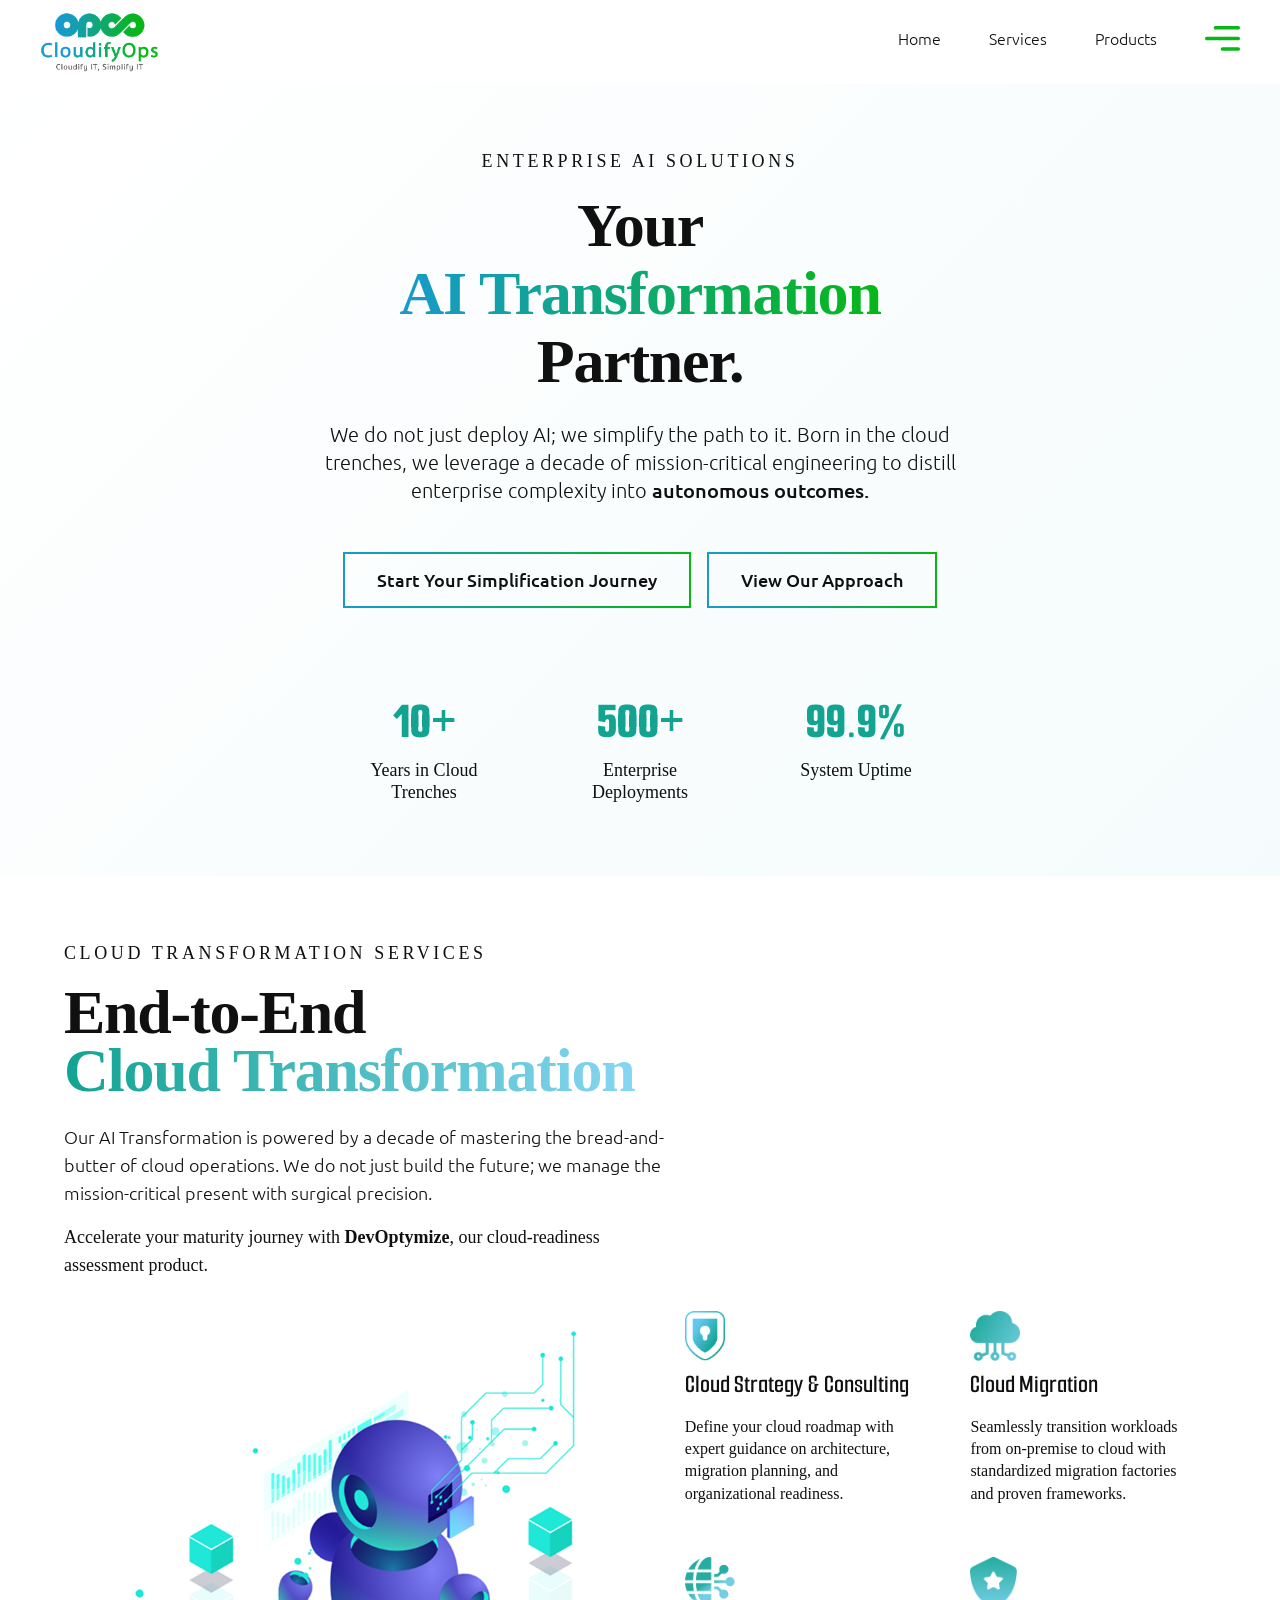
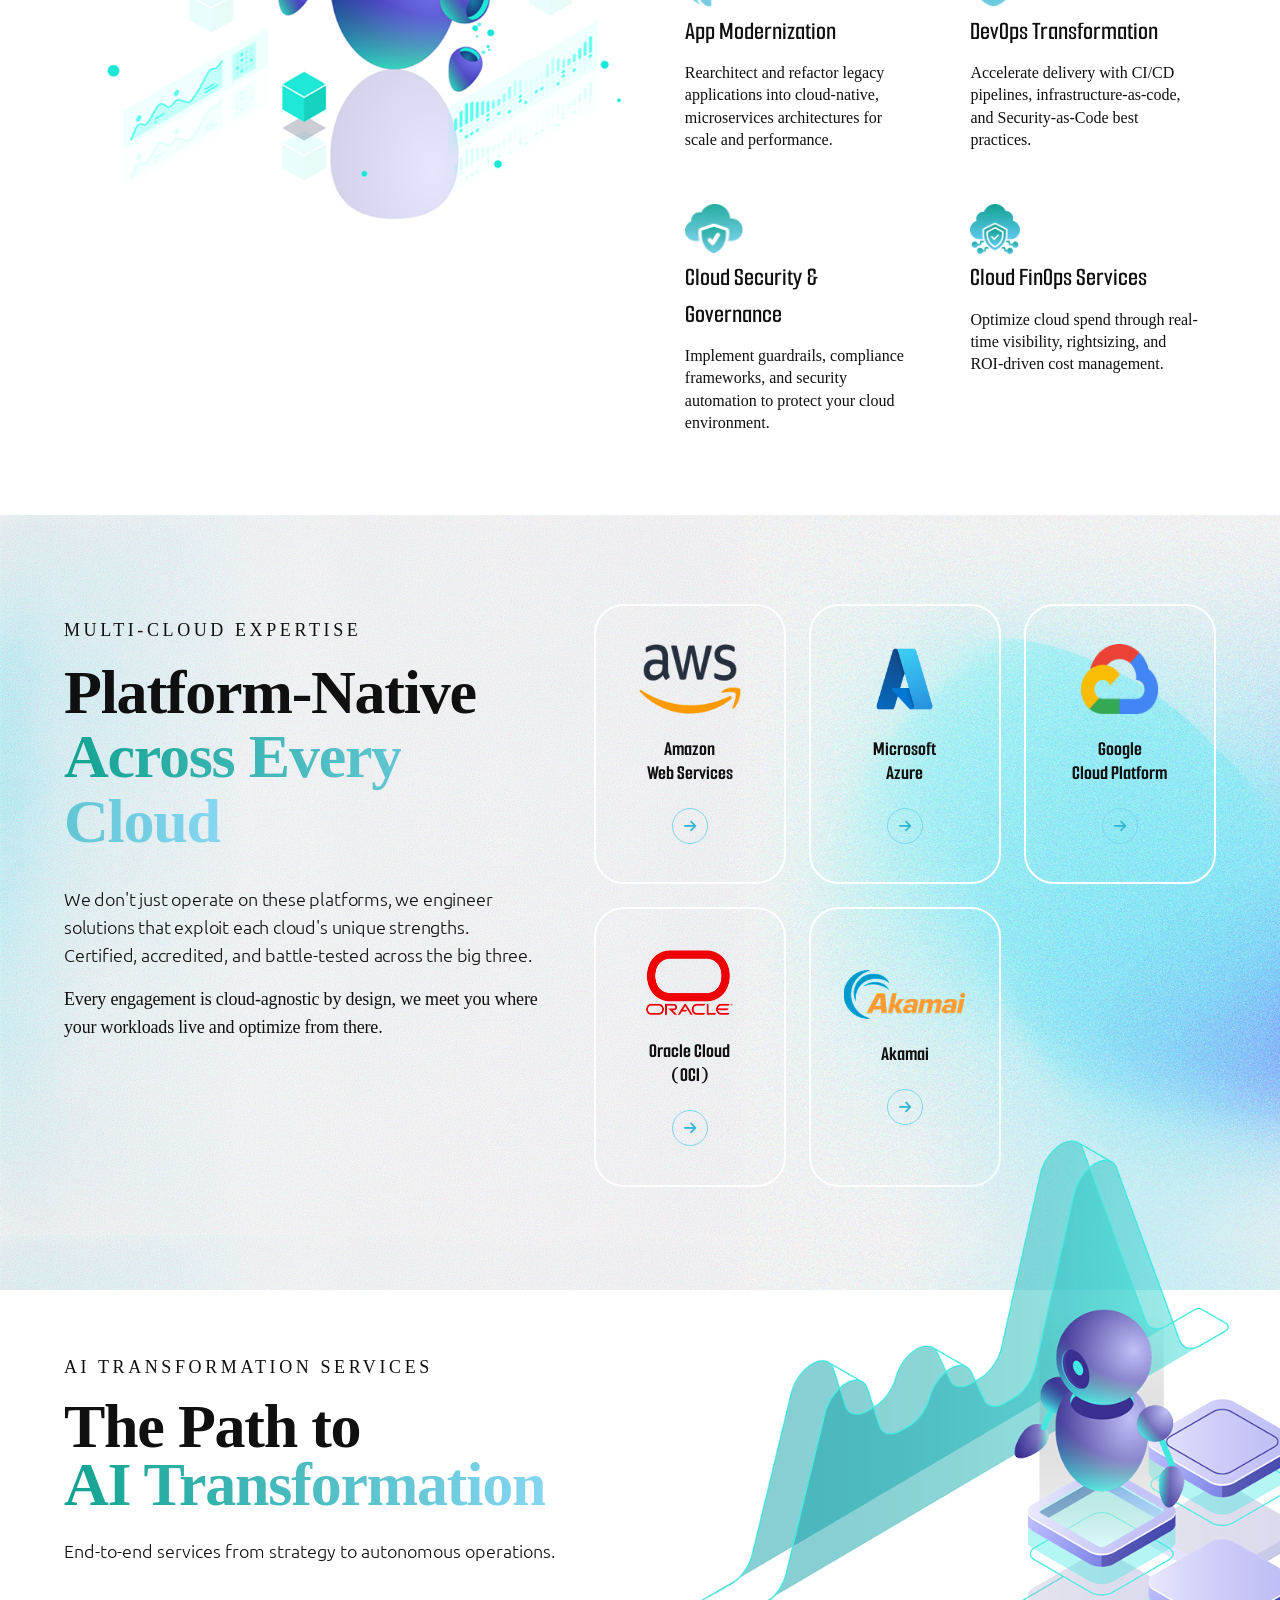
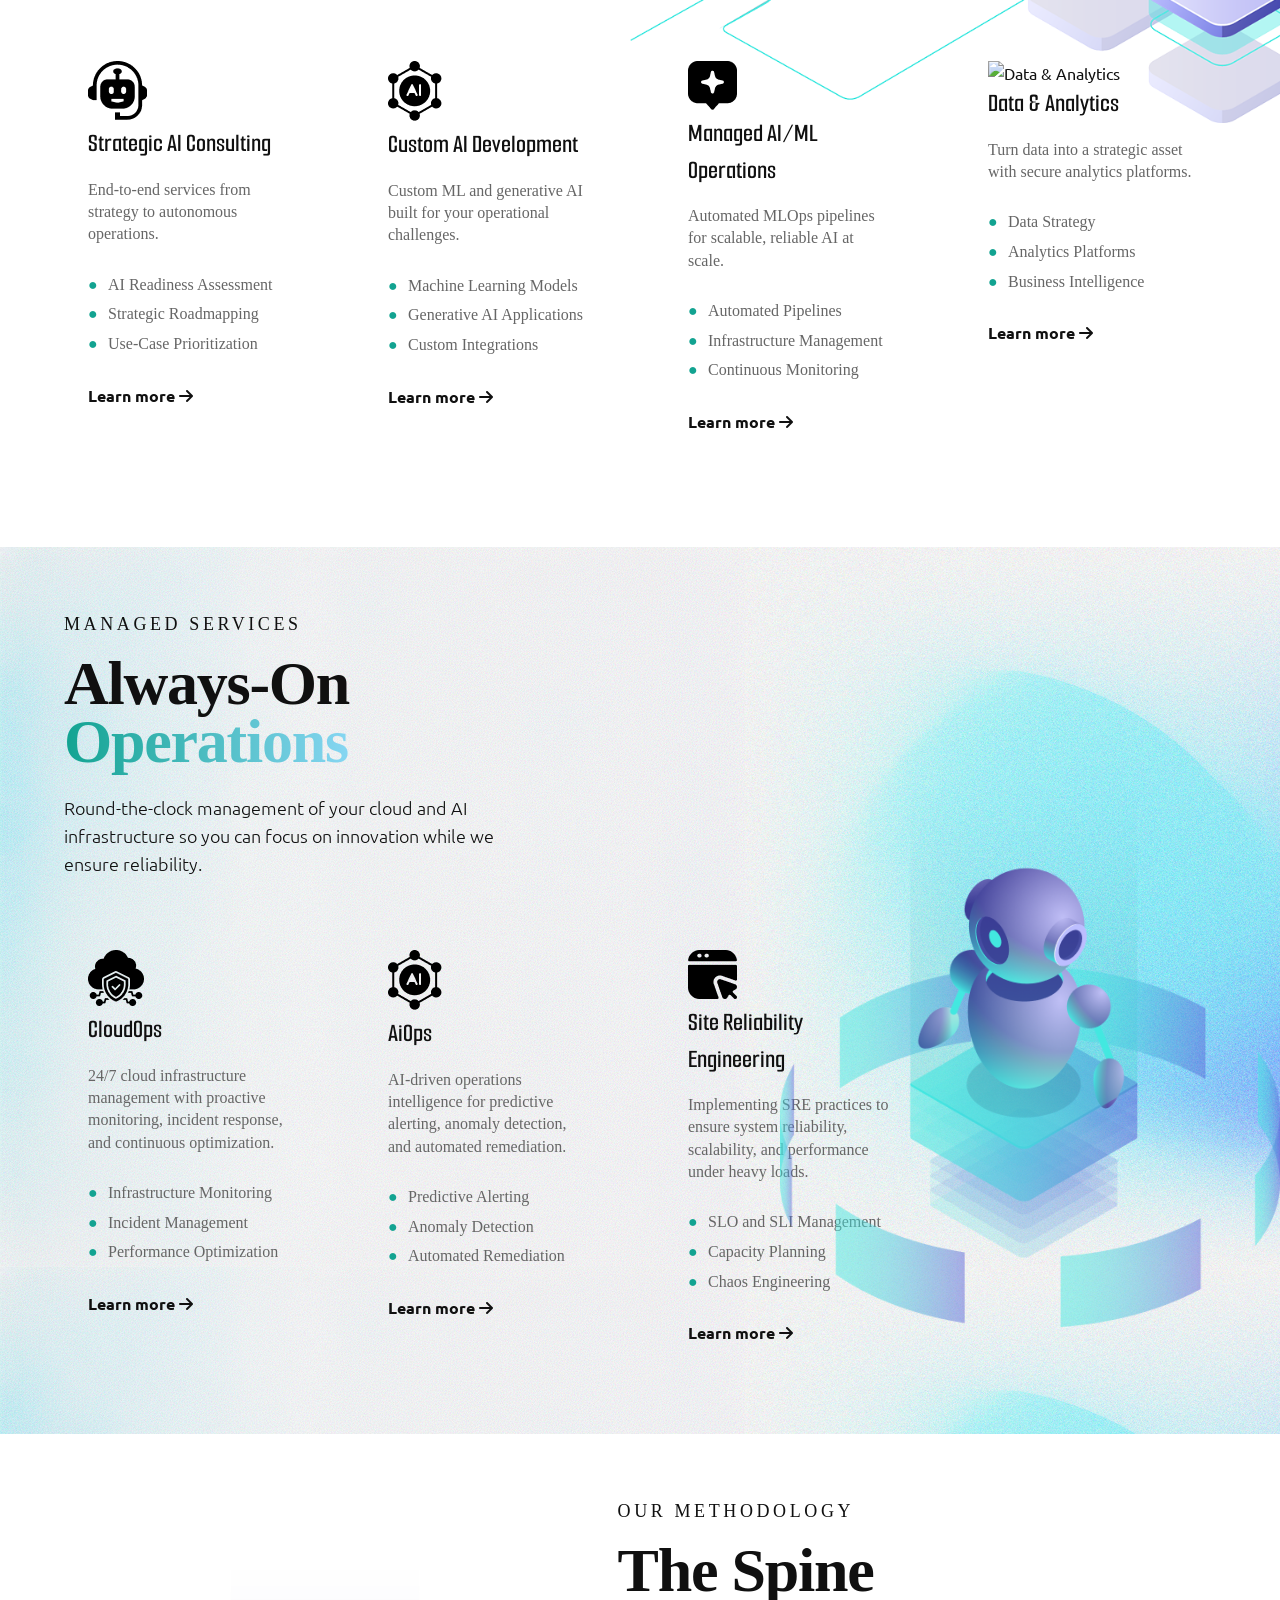
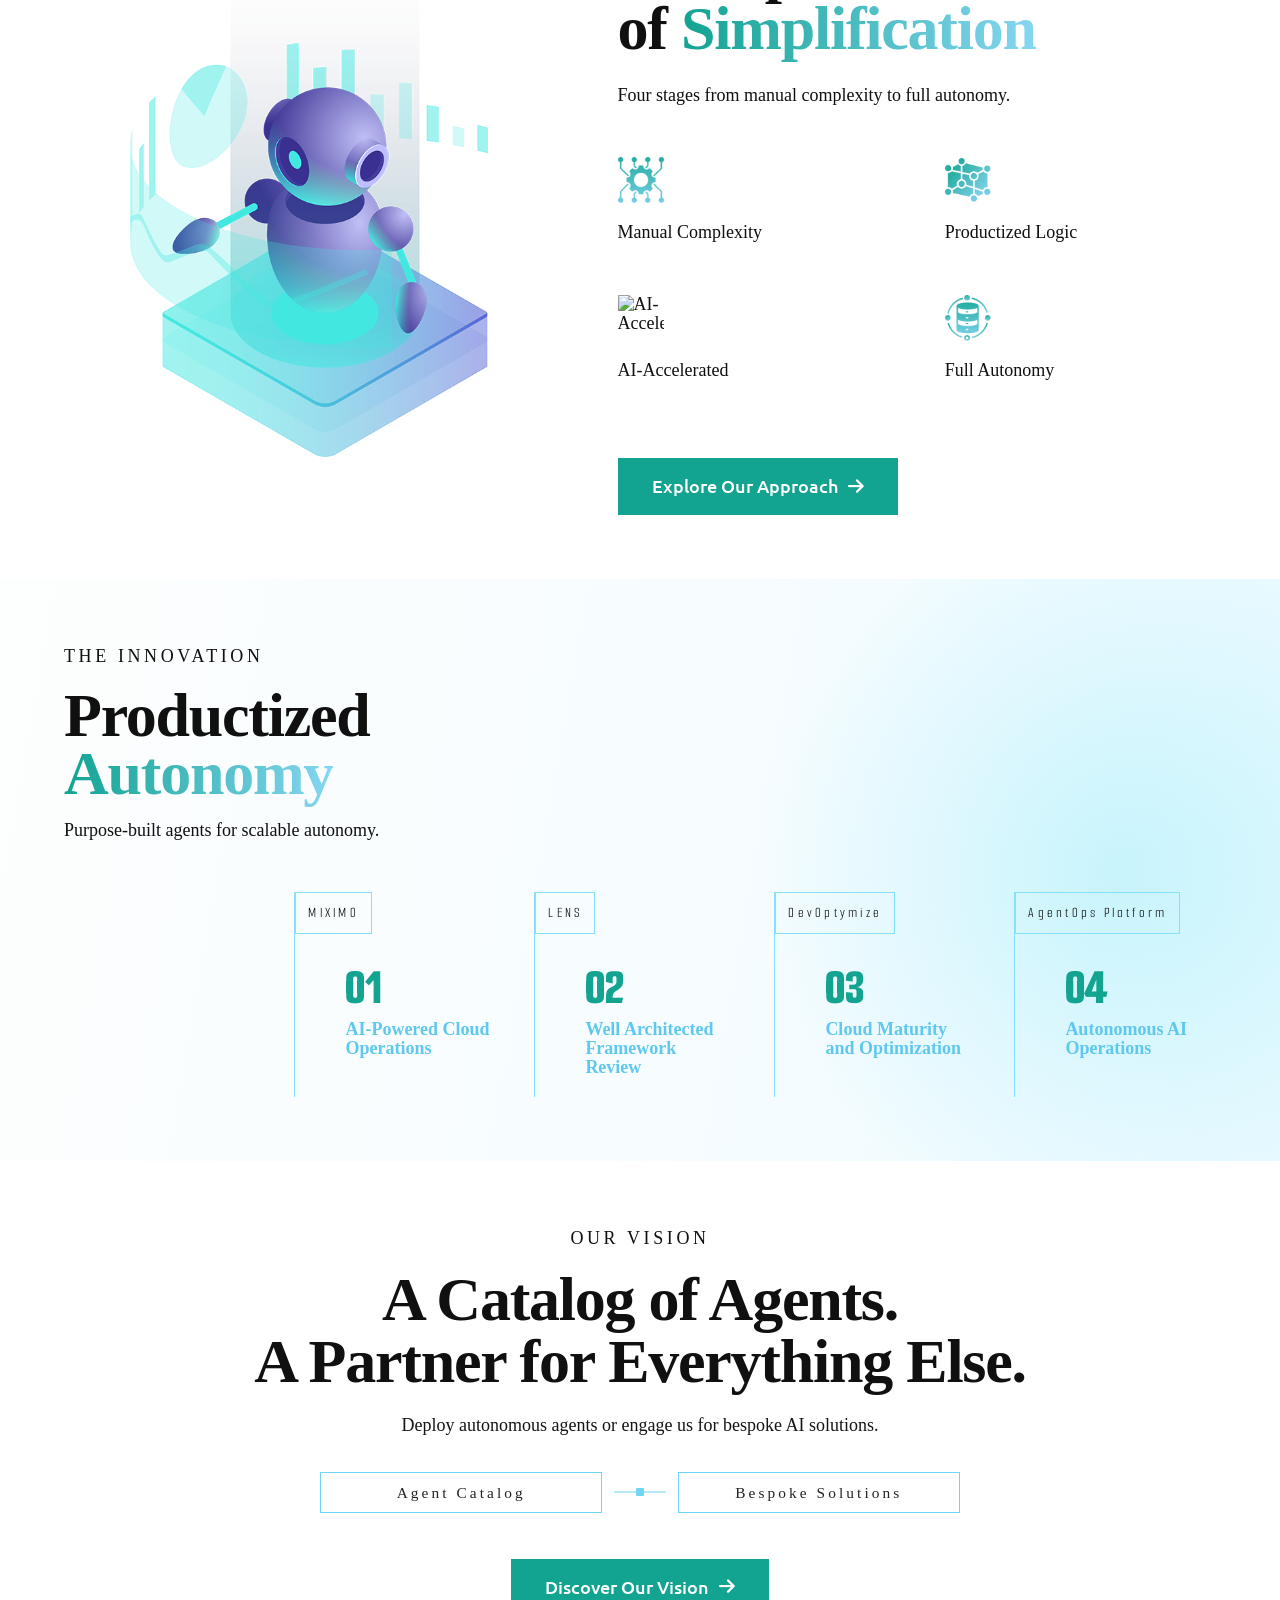
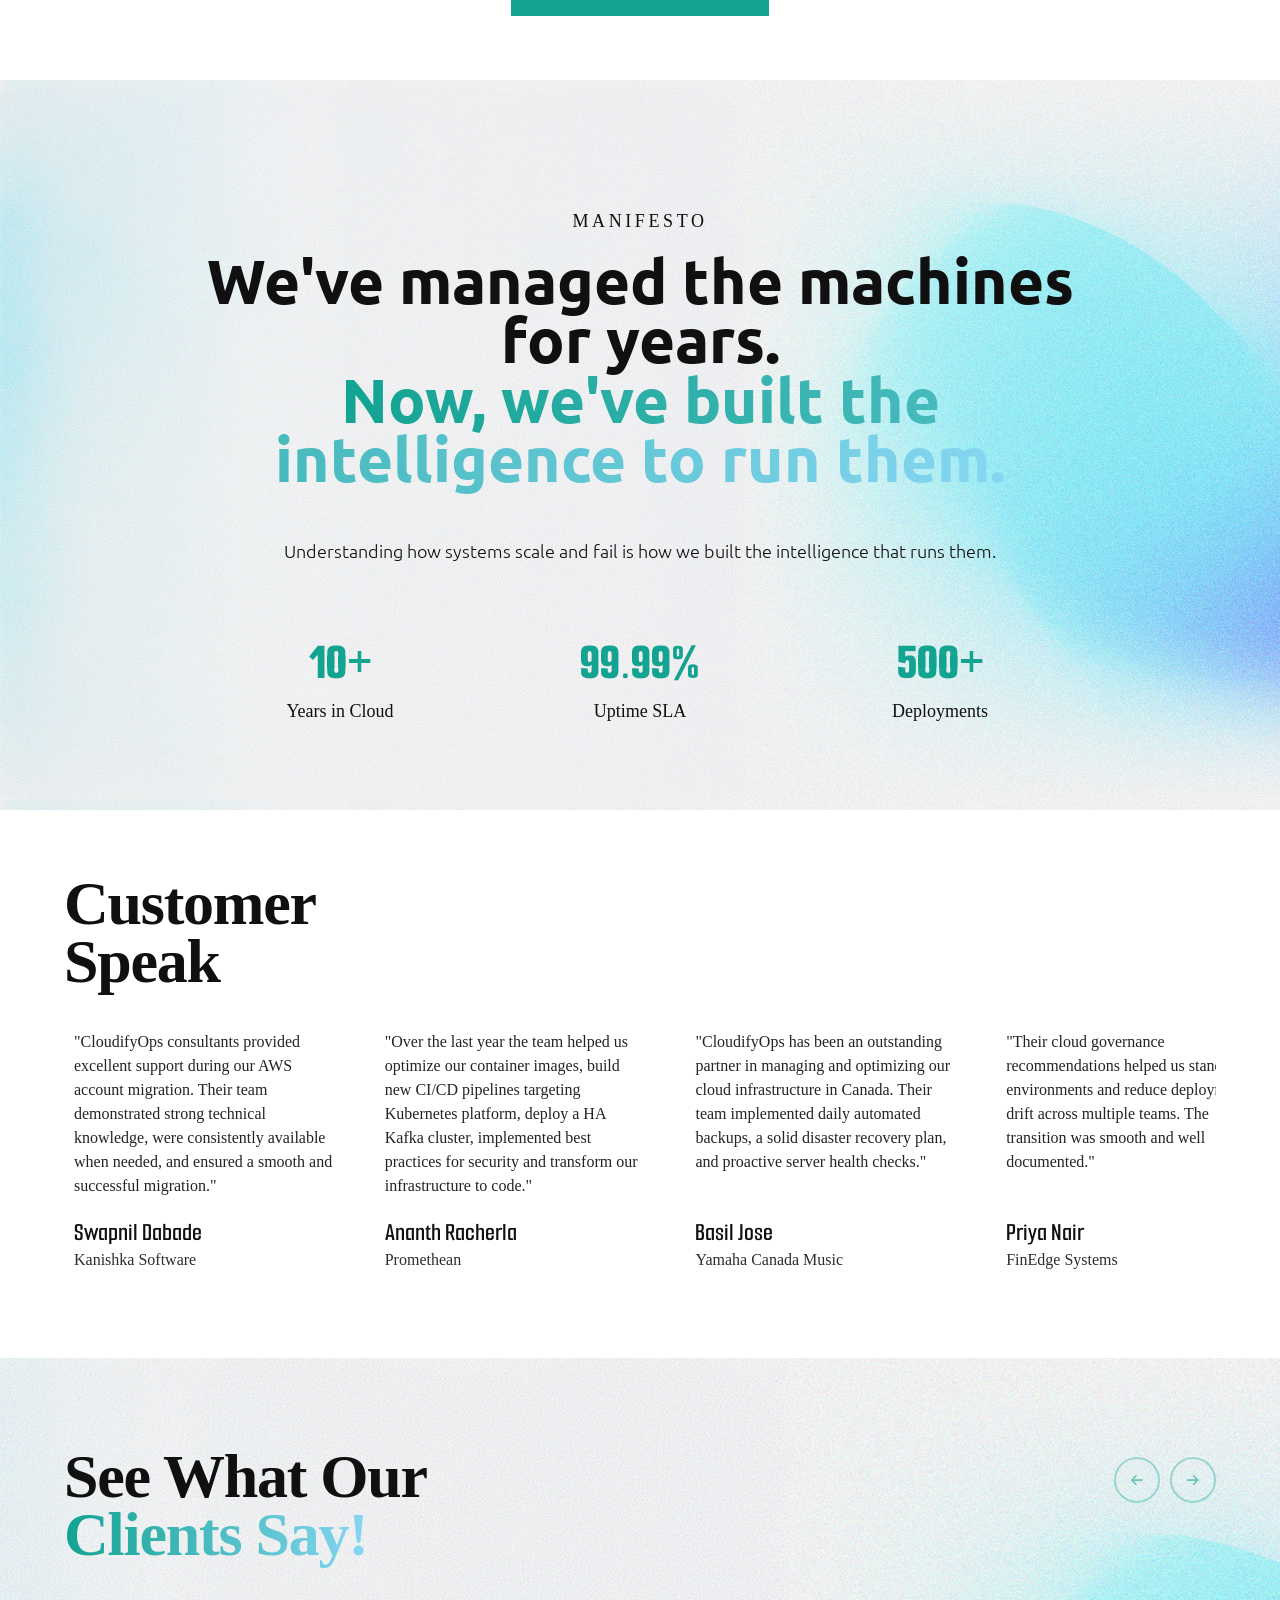
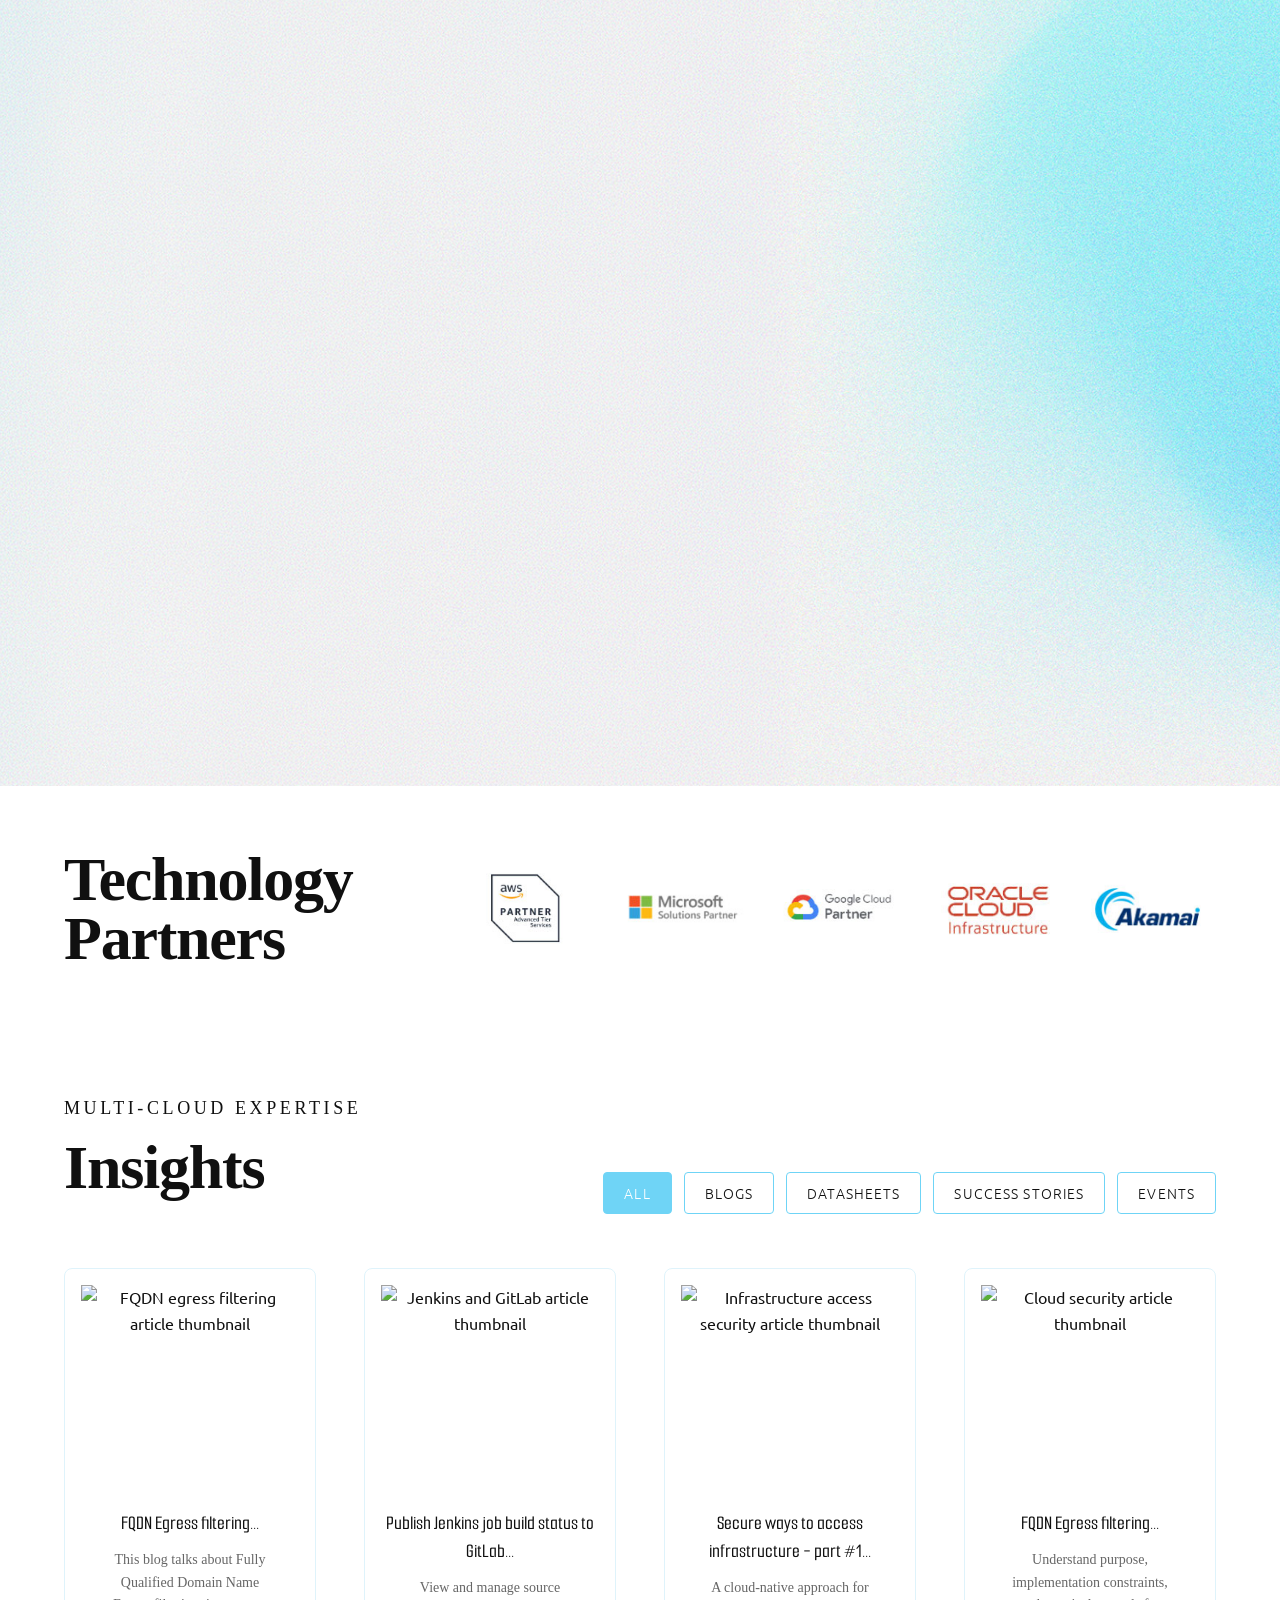
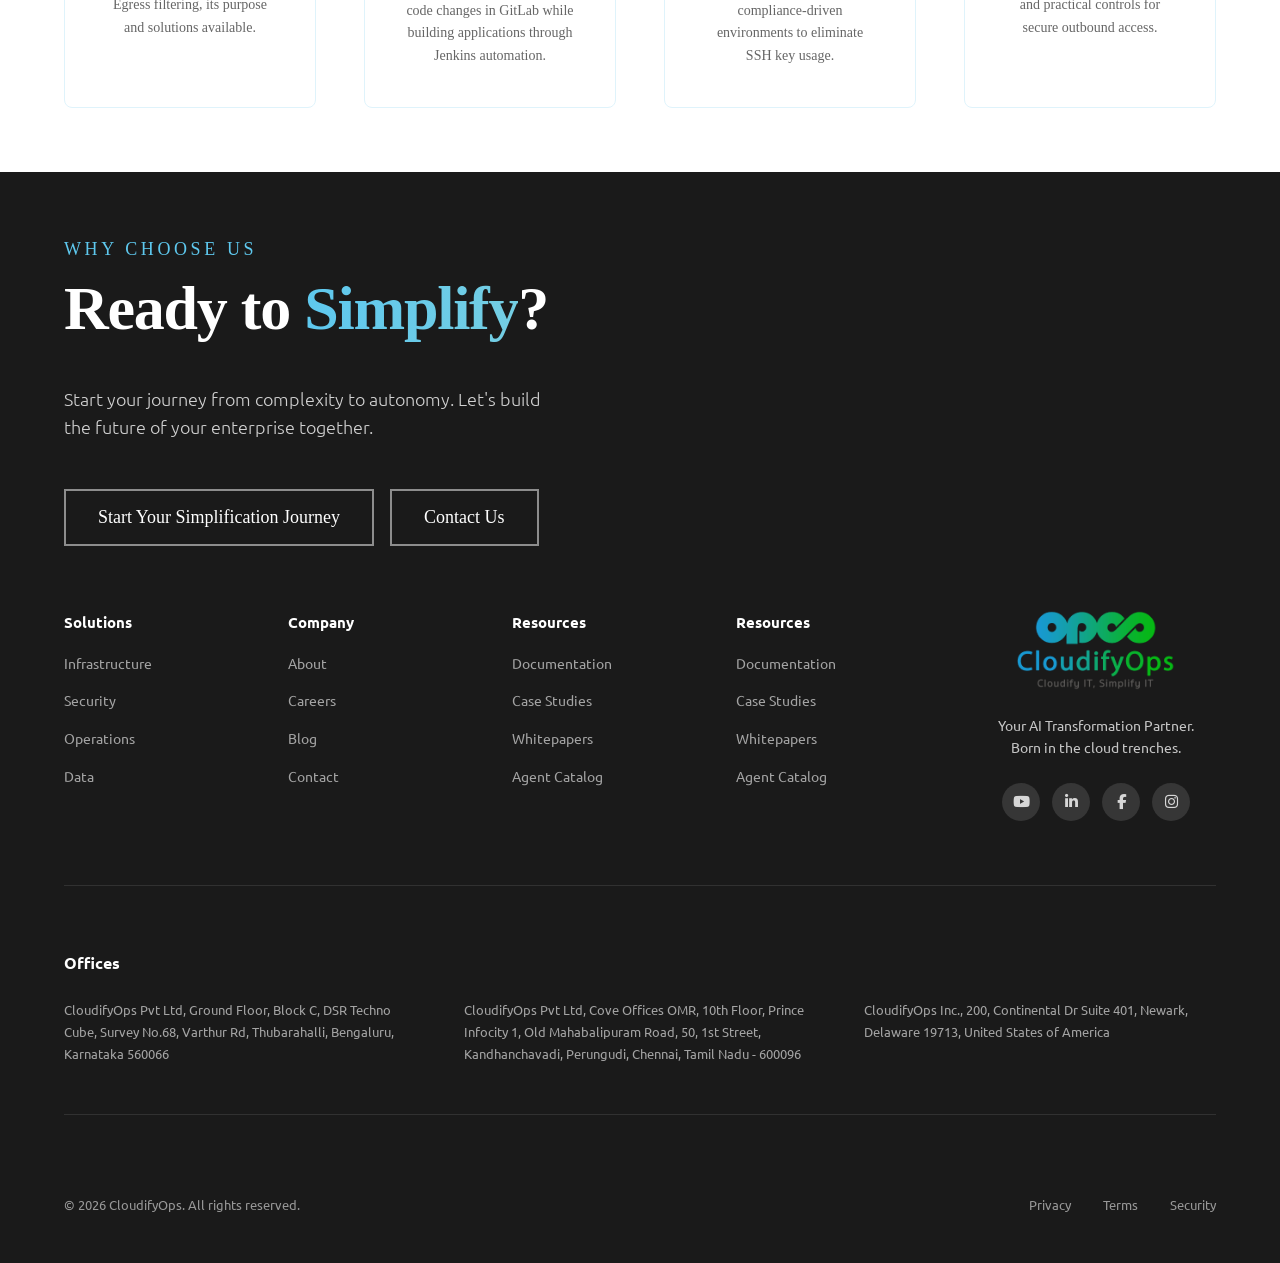
==== index.html @ 9f72c700 "project first copy" ====
<!DOCTYPE html>
<html lang="en">
<head>
  <meta charset="UTF-8" />
  <meta name="viewport" content="width=device-width, initial-scale=1.0" />
  <title>CloudifyOps | AI Transformation Partner</title>
  <meta name="description" content="CloudifyOps helps enterprises simplify cloud complexity and accelerate AI transformation." />
 <link rel="shortcut icon" href="./favicon.ico" type="image/x-icon">
<link rel="icon" href="./favicon.ico" type="image/x-icon">
  <link rel="preconnect" href="https://fonts.googleapis.com" />
  <link rel="preconnect" href="https://fonts.gstatic.com" crossorigin />
  <link href="https://fonts.googleapis.com/css2?family=Ubuntu:wght@300;400;500;700&family=Ubuntu+Sans:wght@300;400;500;700;800&family=Smooch+Sans:wght@600&display=swap" rel="stylesheet" />
  <link rel="stylesheet" href="https://cdnjs.cloudflare.com/ajax/libs/font-awesome/6.4.0/css/all.min.css" />
  <link rel="stylesheet" href="https://unpkg.com/aos@2.3.1/dist/aos.css" />
  <link rel="stylesheet" href="styles.css" />
</head>
<body>
  <header class="site-header" role="banner">
    <div class="container header-wrap">
      <img class="brand" src="images/logo.png" alt="CloudifyOps logo" />
      <nav aria-label="Primary">
        <ul class="nav-list">
          <li><a href="#">Home</a></li>
          <li><a href="#services">Services</a></li>
          <li><a href="#products">Products</a></li>
          <li><a href=""> 
            <svg width="35" height="25" viewBox="0 0 35 25" fill="none" xmlns="http://www.w3.org/2000/svg">
<path d="M8.75 1.77643C8.75 0.795367 9.53354 0 10.5 0H33.25C34.2165 0 35 0.795367 35 1.77643C35 2.75749 34.2165 3.55285 33.25 3.55285H10.5C9.53354 3.55285 8.75 2.75742 8.75 1.77643ZM33.25 10.6586H1.75C0.783535 10.6586 0 11.454 0 12.435C0 13.416 0.783535 14.2114 1.75 14.2114H33.25C34.2165 14.2114 35 13.416 35 12.435C35 11.454 34.2165 10.6586 33.25 10.6586ZM33.25 21.3171H17.5C16.5336 21.3171 15.75 22.1125 15.75 23.0935C15.75 24.0745 16.5336 24.87 17.5 24.87H33.25C34.2165 24.87 35 24.0745 35 23.0935C35 22.1125 34.2165 21.3171 33.25 21.3171Z" fill="#06B715"/>
</svg>

          </a></li>
        </ul>
      </nav>
    </div>
  </header>

  <main>
    <section class="hero section-soft" aria-labelledby="hero-title">
      <div id="hero-particles" aria-hidden="true"></div>
      <div class="container hero-inner">
        <p class="eyebrow center">Enterprise AI Solutions</p>
        <h1 id="hero-title" class="display center">
          Your <br /><span class="gradient">AI Transformation</span><br />Partner.
        </h1>
        <p class="lead center max-hero">
          We do not just deploy AI; we simplify the path to it. Born in the cloud trenches, we leverage a decade of mission-critical engineering to distill enterprise complexity into <span class="bold">autonomous outcomes.</span>
        </p>
        <div class="cta-row" role="group" aria-label="Primary actions">
          <a class="btn btn-outline" href="#services">Start Your Simplification Journey</a>
          <a class="btn btn-outline" href="#methodology">View Our Approach</a>
        </div>
        <dl class="stats-grid" aria-label="Company highlights">
          <div>
            <dt class="stat-value">10+</dt>
            <dd>Years in Cloud Trenches</dd>
          </div>
          <div>
            <dt class="stat-value">500+</dt>
            <dd>Enterprise Deployments</dd>
          </div>
          <div>
            <dt class="stat-value">99.9%</dt>
            <dd>System Uptime</dd>
          </div>
        </dl>
      </div>
      <!-- <div class="video-bg">
  <video autoplay muted loop playsinline>
    <source src="video/bg.mp4" type="video/mp4">
  </video>
  <div class="content">
    <h1>Hello World</h1>
    <p>This text sits on top of the video.</p>
  </div>
  </div> -->
    </section>

    <section id="services" class="section section-cloud" aria-labelledby="cloud-title">
      <div class="container cloud-layout">
        <div>
                  <p class="eyebrow">Cloud Transformation Services</p>
          <h2 id="cloud-title" class="display">End-to-End<br /><span class="gradient2">Cloud Transformation</span></h2>
          <p class="lead">
            Our AI Transformation is powered by a decade of mastering the bread-and-butter of cloud operations. We do not just build the future; we manage the mission-critical present with surgical precision.
          </p>
          <p class="lead lead-Sans">Accelerate your maturity journey with <strong>DevOptymize</strong>, our cloud-readiness assessment product.</p>
        </div>
        <div></div>
          <div class="cloud-left">
          <figure class="visual-card">
            <img src="images/end-to-end.png" alt="Cloud architecture visualization" />
          </figure>
        </div>
        <div class="cloud-services">
          <article class="card">
            <img src="images/cloudStrategy.png" alt="Cloud Strategy & Consulting" />
            <h3>Cloud Strategy & Consulting</h3>
            <p>Define your cloud roadmap with expert guidance on architecture, migration planning, and organizational readiness.</p>
          </article>
          <article class="card">
             <img src="images/cloudMigration.png" alt="Cloud Migration" />
            <h3>Cloud Migration</h3>
            <p>Seamlessly transition workloads from on-premise to cloud with standardized migration factories and proven frameworks.</p>
          </article>
          <article class="card">
              <img src="images/appModernization.png" alt="App Modernization" />
            <h3>App Modernization</h3>
            <p>Rearchitect and refactor legacy applications into cloud-native, microservices architectures for scale and performance.</p>
          </article>
          <article class="card">
              <img src="images/devOpsTransform.png" alt="DevOps Transformation" />
            <h3>DevOps Transformation</h3>
            <p>Accelerate delivery with CI/CD pipelines, infrastructure-as-code, and Security-as-Code best practices.</p>
          </article>
          <article class="card">
              <img src="images/cloudSecurity.png" alt="Cloud Security & Governance" />
            <h3>Cloud Security & Governance</h3>
            <p>Implement guardrails, compliance frameworks, and security automation to protect your cloud environment.</p>
          </article>
          <article class="card">
              <img src="images/cloudFinOps.png" alt="Cloud FinOps" />
            <h3>Cloud FinOps Services</h3>
            <p>Optimize cloud spend through real-time visibility, rightsizing, and ROI-driven cost management.</p>
          </article>
        </div>
      </div>
    </section>

    <section class="section section-soft multi-cloud-section" aria-labelledby="multi-title">
      <div class="container multi-cloud-wrap">
        <div class="multi-copy">
          <p class="eyebrow">Multi-Cloud Expertise</p>
          <h2 id="multi-title" class="display">Platform-Native<br /><span class="gradient2">Across Every Cloud</span></h2>
          <p class="lead">We don't just operate on these platforms, we engineer solutions that exploit each cloud's unique strengths. Certified, accredited, and battle-tested across the big three.</p>
          <p class="lead lead-Sans">Every engagement is cloud-agnostic by design, we meet you where your workloads live and optimize from there.</p>
        </div>

        <div class="provider-grid" aria-label="Supported cloud platforms">
          <article class="provider-card">
            <img src="images/aws-logo.png" alt="Amazon Web Services" />
            <h3>Amazon<br />Web Services</h3>
            <a href="#" class="provider-link" aria-label="Explore Amazon Web Services"><i class="fas fa-arrow-right"></i></a>
          </article>

          <article class="provider-card">
            <img src="images/azure-logo.png" alt="Microsoft Azure" />
            <h3>Microsoft<br />Azure</h3>
            <a href="#" class="provider-link" aria-label="Explore Microsoft Azure"><i class="fas fa-arrow-right"></i></a>
          </article>

          <article class="provider-card">
            <img src="images/cloud-platform-logo.png" alt="Google Cloud Platform" />
            <h3>Google<br />Cloud Platform</h3>
            <a href="#" class="provider-link" aria-label="Explore Google Cloud Platform"><i class="fas fa-arrow-right"></i></a>
          </article>

          <article class="provider-card">
            <img src="images/oracle-logo.png" alt="Oracle Cloud" />
            <h3>Oracle Cloud<br />(OCI)</h3>
            <a href="#" class="provider-link" aria-label="Explore Oracle Cloud"><i class="fas fa-arrow-right"></i></a>
          </article>

          <article class="provider-card ">
             <img src="images/akamai-logo.png" alt="Akamai" />
            <h3>Akamai</h3>
            <a href="#" class="provider-link" aria-label="Explore Akamai"><i class="fas fa-arrow-right"></i></a>
          </article>
        </div>
      </div>
    </section>

    <section class="section ai-services-section" aria-labelledby="ai-title">
      <div class="container">
        <div class="text-left">
        <p class="eyebrow">AI Transformation Services</p>
        <h2 id="ai-title" class="display">The Path to<br /><span class="gradient2">AI Transformation</span></h2>
        <p class="lead max-copy">End-to-end services from strategy to autonomous operations.</p>
        </div>
        <div class="ai-services-grid">
          <article class="service-card">
            <img src="images/strategic_AI.png" alt="Strategic AI Consulting" /> 
            <h3>Strategic AI Consulting</h3>
            <p>End-to-end services from strategy to autonomous operations.</p>
            <ul>
              <li>AI Readiness Assessment</li>
              <li>Strategic Roadmapping</li>
              <li>Use-Case Prioritization</li>
            </ul>
            <a href="#" class="learn-more">Learn more <i class="fas fa-arrow-right"></i></a>
          </article>
          <article class="service-card">
            <img src="images/custom_AI.png" alt="Custom AI Development" />
            <h3>Custom AI Development</h3>
            <p>Custom ML and generative AI built for your operational challenges.</p>
            <ul>
              <li>Machine Learning Models</li>
              <li>Generative AI Applications</li>
              <li>Custom Integrations</li>
            </ul>
            <a href="#" class="learn-more">Learn more <i class="fas fa-arrow-right"></i></a>
          </article>
          <article class="service-card">
            <img src="images/managed_AI.png" alt="Managed AI/ML Operations" />
            <h3>Managed AI/ML Operations</h3>
            <p>Automated MLOps pipelines for scalable, reliable AI at scale.</p>
            <ul>
              <li>Automated Pipelines</li>
              <li>Infrastructure Management</li>
              <li>Continuous Monitoring</li>
            </ul>
            <a href="#" class="learn-more">Learn more <i class="fas fa-arrow-right"></i></a>
          </article>
          <article class="service-card">
            <img src="images/data_analytics.png" alt="Data & Analytics" />
            <h3>Data & Analytics</h3>
            <p>Turn data into a strategic asset with secure analytics platforms.</p>
            <ul>
              <li>Data Strategy</li>
              <li>Analytics Platforms</li>
              <li>Business Intelligence</li>
            </ul>
            <a href="#" class="learn-more">Learn more <i class="fas fa-arrow-right"></i></a>
          </article>
        </div>
      </div>
      <div class="background-visual">
      <img src="images/the_path_to_bg.png" alt="Path to AI transformation background"  />  
      </div>
    </section>

    <section class="section section-soft managed-section" aria-labelledby="ops-title">
      <div class="container">
        <div class="text-left">
        <p class="eyebrow">Managed Services</p>
        <h2 id="ops-title" class="display">Always-On<br /><span class="gradient2">Operations</span></h2>
        <p class="lead max-copy">Round-the-clock management of your cloud and AI infrastructure so you can focus on innovation while we ensure reliability.</p>
      </div>
        <div class="managed-grid">
          <article class="managed-card">           
              <img src="images/cloud_OPS.png" alt="CloudOps" />
            
            <h3>CloudOps</h3>
            <p>24/7 cloud infrastructure management with proactive monitoring, incident response, and continuous optimization.</p>
            <ul>
              <li>Infrastructure Monitoring</li>
              <li>Incident Management</li>
              <li>Performance Optimization</li>
            </ul>
            <a href="#" class="learn-more">Learn more <i class="fas fa-arrow-right"></i></a>
          </article>
          <article class="managed-card">
            <img src="images/AI_OPS.png" alt="AiOps" />
            <h3>AiOps</h3>
            <p>AI-driven operations intelligence for predictive alerting, anomaly detection, and automated remediation.</p>
            <ul>
              <li>Predictive Alerting</li>
              <li>Anomaly Detection</li>
              <li>Automated Remediation</li>
            </ul>
            <a href="#" class="learn-more">Learn more <i class="fas fa-arrow-right"></i></a>
          </article>
          <article class="managed-card">
            <img src="images/site_Realiabilty.png"  alt="Site Reliability Engineering" />
            <h3>Site Reliability Engineering</h3>
            <p>Implementing SRE practices to ensure system reliability, scalability, and performance under heavy loads.</p>
            <ul>
              <li>SLO and SLI Management</li>
              <li>Capacity Planning</li>
              <li>Chaos Engineering</li>
            </ul>
            <a href="#" class="learn-more">Learn more <i class="fas fa-arrow-right"></i></a>
          </article>
          <div class="managed-bg">
          <img src="images/always_Operations_bg.png"  alt="Always on operations background"  />
        </div>
        </div>
      </div>
    </section>

    <section id="methodology" class="section methodology-section" aria-labelledby="method-title">
      <div class="container two-col">
        <figure class="visual-card">
          <img src="images/the_Spine_bg.png" alt="Autonomy maturity model illustration" />
        </figure>
        <div>
          <p class="eyebrow">Our Methodology</p>
          <h2 id="method-title" class="display">The Spine<br />of <span class="gradient2">Simplification</span></h2>
          <p class="lead lead-Sans">Four stages from manual complexity to full autonomy.</p>
          <ol class="method-list">
            <li>
              <img src="images/manual_Complexity.png" alt="Manual Complexity" />  
              Manual Complexity</li>
            <li>
              <img src="images/productized_Logic.png" alt="Productized Logic" />  
              Productized Logic</li>
            <li>
              <img src="images/ai_Accelerated.png" alt="AI-Accelerated" />  
              AI-Accelerated</li>
            <li>
              <img src="images/full_Autonomy.png" alt="Full Autonomy" />  
              Full Autonomy</li>
          </ol>
          <a class="btn btn-solid" href="#products">Explore Our Approach <i class="fas fa-arrow-right ml-10"></i> </a>
        </div>
      </div>
    </section>

    <section id="products" class="section section-soft products-section" aria-labelledby="product-title">
      <div class="container">
        <p class="eyebrow">The Innovation</p>
        <h2 id="product-title" class="display">Productized<br /><span class="gradient2">Autonomy</span></h2>
        <p class="lead lead-Sans">Purpose-built agents for scalable autonomy.</p>
        <div class="timeline" role="list" aria-label="Productized offerings">
          <article role="listitem" class="timeline-step"><span>01</span><h3>MIXIMO</h3><p>AI-Powered Cloud Operations</p></article>
          <article role="listitem" class="timeline-step"><span>02</span><h3>LENS</h3><p>Well Architected Framework Review</p></article>
          <article role="listitem" class="timeline-step"><span>03</span><h3>DevOptymize</h3><p>Cloud Maturity and Optimization</p></article>
          <article role="listitem" class="timeline-step"><span>04</span><h3>AgentOps Platform</h3><p>Autonomous AI Operations</p></article>
        </div>
      </div>
    </section>

    <section class="section vision-section" aria-labelledby="vision-title">
      <div class="container center-block">
        <p class="eyebrow center">Our Vision</p>
        <h2 id="vision-title" class="display center">A Catalog of Agents.<br />A Partner for Everything Else.</h2>
        <p class="vision-tagline">Deploy autonomous agents or engage us for bespoke AI solutions.</p>

        <div class="vision-options" aria-label="Vision options">
          <span class="vision-option-box">Agent Catalog</span>
          <span class="vision-option-connector" aria-hidden="true"></span>
          <span class="vision-option-box">Bespoke Solutions</span>
        </div>

        <a class="btn btn-solid" href="#">Discover Our Vision <i class="fas fa-arrow-right ml-10"></i></a>
   
      </div>
    </section>

    <section class="section manifesto-section" aria-labelledby="manifesto-title">
      <div class="container hero-inner">
      <p class="eyebrow center manifesto">Manifesto</p>
        <h3 class="manifesto-title center">We've managed the machines for years.<br /><span class="gradient2">Now, we've built the intelligence to run them.</span></h3>
        <p class="lead center max-copy">Understanding how systems scale and fail is how we built the intelligence that runs them.</p>
        <dl class="stats-grid compact" aria-label="Manifesto metrics">
          <div><dt class="stat-value">10+</dt><dd>Years in Cloud</dd></div>
          <div><dt class="stat-value">99.99%</dt><dd>Uptime SLA</dd></div>
          <div><dt class="stat-value">500+</dt><dd>Deployments</dd></div>
        </dl>
        </div>
    </section>

    <section class="section section-soft testimonials-section" aria-labelledby="speak-title">
      <div class="container">
        <h2 id="speak-title" class="display">Customer<br />Speak</h2>
        <div class="testimonials-scroll" tabindex="0" aria-label="Customer testimonials horizontal scroll">
          <div class="testimonials">
            <article class="card quote">
              <p>"CloudifyOps consultants provided excellent support during our AWS account migration. Their team demonstrated strong technical knowledge, were consistently available when needed, and ensured a smooth and successful migration."</p>
              <h3>Swapnil Dabade</h3>
              <p class="company">Kanishka Software</p>
            </article>
            <article class="card quote">
              <p>"Over the last year the team helped us optimize our container images, build new CI/CD pipelines targeting Kubernetes platform, deploy a HA Kafka cluster, implemented best practices for security and transform our infrastructure to code."</p>
              <h3>Ananth Racherla</h3>
              <p class="company">Promethean</p>
            </article>
            <article class="card quote">
              <p>"CloudifyOps has been an outstanding partner in managing and optimizing our cloud infrastructure in Canada. Their team implemented daily automated backups, a solid disaster recovery plan, and proactive server health checks."</p>
              <h3>Basil Jose</h3>
              <p class="company">Yamaha Canada Music</p>
            </article>
            <article class="card quote">
              <p>"Their cloud governance recommendations helped us standardize environments and reduce deployment drift across multiple teams. The transition was smooth and well documented."</p>
              <h3>Priya Nair</h3>
              <p class="company">FinEdge Systems</p>
            </article>
            <article class="card quote">
              <p>"CloudifyOps modernized our CI/CD process end-to-end. Build times came down significantly, and release quality improved due to automated quality gates."</p>
              <h3>Rahul Menon</h3>
              <p class="company">Nexora Labs</p>
            </article>
            <article class="card quote">
              <p>"From architecture review to production rollout, the team was proactive and highly responsive. Their SRE practices improved platform stability from day one."</p>
              <h3>Shreya Kulkarni</h3>
              <p class="company">Meridian HealthTech</p>
            </article>
            <article class="card quote">
              <p>"We engaged them for cloud cost optimization and saw measurable savings in the first quarter. Their FinOps dashboard gave our leadership excellent visibility."</p>
              <h3>Arvind Iyer</h3>
              <p class="company">BlueOrbit Commerce</p>
            </article>
          </div>
        </div>
      </div>
    </section>

    <section class="section client-section" aria-labelledby="client-title">
      <div class="container">
        <div class="client-head">
          <div class="text-left">
            <h2 id="client-title" class="display">See What Our<br /><span class="gradient2">Clients Say!</span></h2>
          </div>
          <div class="client-video-controls" role="group" aria-label="Switch testimonial video">
            <button type="button" class="client-video-btn" id="client-video-prev" aria-label="Previous video">
              <i class="fas fa-arrow-left"></i>
            </button>
            <button type="button" class="client-video-btn" id="client-video-next" aria-label="Next video">
              <i class="fas fa-arrow-right"></i>
            </button>
          </div>
        </div>
        <figure class="video-frame">
          <iframe
            id="client-video-frame"
            src="https://www.youtube.com/embed/M7lc1UVf-VE?rel=0"
            title="Client testimonial video 1"
            loading="lazy"
            allow="accelerometer; autoplay; clipboard-write; encrypted-media; gyroscope; picture-in-picture; web-share"
            referrerpolicy="strict-origin-when-cross-origin"
            allowfullscreen>
          </iframe>
        </figure>
      </div>
    </section>

    <section class="section section-soft partners-section" aria-labelledby="partners-title">
      <div class="container partners-wrap">
        <h2 id="partners-title" class="display">Technology<br />Partners</h2>
        <div class="partners-logos" aria-label="Technology partner logos">
          <img src="images/aws_partner.jpg" alt="AWS Partner" />
          <img src="images/ms_partner.jpg" alt="Microsoft Solutions Partner" />
          <img src="images/gcp_partner.jpg" alt="Google Cloud Partner" />
          <img src="images/oracle_partner.jpg" alt="Oracle Cloud Infrastructure" />
          <img src="images/akamai_partner.jpg" alt="Akamai" />
        </div>
      </div>
    </section>

    <section class="section insights-section" aria-labelledby="insights-title">
      <div class="container">
        <div class="insights-header">
          <div class="text-left">
            <p class="eyebrow">Multi-Cloud Expertise</p>
            <h2 id="insights-title" class="display">Insights</h2>
          </div>
          <div class="insights-filters" role="group" aria-label="Filter insights by category">
            <button class="insights-filter-btn active" data-filter="all">All</button>
            <button class="insights-filter-btn" data-filter="blogs">Blogs</button>
            <button class="insights-filter-btn" data-filter="datasheets">Datasheets</button>
            <button class="insights-filter-btn" data-filter="success-stories">Success Stories</button>
            <button class="insights-filter-btn" data-filter="events">Events</button>
          </div>
        </div>
        <div class="insights-grid">
          <article class="card insight text-center" data-category="blogs">
            <img src="https://www.figma.com/api/mcp/asset/30bbb2be-18c9-4618-9ff2-c35a91240050" alt="FQDN egress filtering article thumbnail" />
            <h3>FQDN Egress filtering...</h3>
            <p>This blog talks about Fully Qualified Domain Name Egress filtering, its purpose and solutions available.</p>
          </article>
          <article class="card insight text-center" data-category="datasheets">
            <img src="https://www.figma.com/api/mcp/asset/0dc335c1-ae79-4dea-bd41-d3f1d31a6fc4" alt="Jenkins and GitLab article thumbnail" />
            <h3>Publish Jenkins job build status to GitLab...</h3>
            <p>View and manage source code changes in GitLab while building applications through Jenkins automation.</p>
          </article>
          <article class="card insight text-center" data-category="success-stories">
            <img src="https://www.figma.com/api/mcp/asset/27e1b049-0b17-4aa0-99bf-0b4b010f9f17" alt="Infrastructure access security article thumbnail" />
            <h3>Secure ways to access infrastructure - part #1...</h3>
            <p>A cloud-native approach for compliance-driven environments to eliminate SSH key usage.</p>
          </article>
          <article class="card insight text-center" data-category="events">
            <img src="https://www.figma.com/api/mcp/asset/c19cabff-6011-427c-ae5c-abffdbf961c8" alt="Cloud security article thumbnail" />
            <h3>FQDN Egress filtering...</h3>
            <p>Understand purpose, implementation constraints, and practical controls for secure outbound access.</p>
          </article>
        </div>
      </div>
    </section>
  </main>

  <footer class="site-footer" role="contentinfo">
    <div class="container">

      <!-- CTA block -->
      <p class="eyebrow light">Why Choose Us</p>
      <h2 class="display light">Ready to <span class="gradient">Simplify</span>?</h2>
      <p class="lead light">Start your journey from complexity to autonomy. Let's build the future of your enterprise together.</p>
      <div class="cta-row footer-cta" role="group" aria-label="Footer actions">
        <a class="btn light-border" href="#">Start Your Simplification Journey</a>
        <a class="btn light-border" href="#">Contact Us</a>
      </div>

      <!-- Nav links + Brand -->
      <div class="footer-main">
        <div class="footer-nav-cols">
          <div>
            <h3>Solutions</h3>
            <ul>
              <li><a href="#">Infrastructure</a></li>
              <li><a href="#">Security</a></li>
              <li><a href="#">Operations</a></li>
              <li><a href="#">Data</a></li>
            </ul>
          </div>
          <div>
            <h3>Company</h3>
            <ul>
              <li><a href="#">About</a></li>
              <li><a href="#">Careers</a></li>
              <li><a href="#">Blog</a></li>
              <li><a href="#">Contact</a></li>
            </ul>
          </div>
          <div>
            <h3>Resources</h3>
            <ul>
              <li><a href="#">Documentation</a></li>
              <li><a href="#">Case Studies</a></li>
              <li><a href="#">Whitepapers</a></li>
              <li><a href="#">Agent Catalog</a></li>
            </ul>
          </div>
          <div>
            <h3>Resources</h3>
            <ul>
              <li><a href="#">Documentation</a></li>
              <li><a href="#">Case Studies</a></li>
              <li><a href="#">Whitepapers</a></li>
              <li><a href="#">Agent Catalog</a></li>
            </ul>
          </div>
        </div>

        <div class="footer-brand">
          <img src="images/logo-footer.png" alt="CloudifyOps" class="footer-logo" />
          <p class="footer-tagline">Your AI Transformation Partner.<br>Born in the cloud trenches.</p>
          <div class="footer-social" role="list" aria-label="Social media links">
            <a href="#" aria-label="YouTube" role="listitem"><i class="fab fa-youtube"></i></a>
            <a href="#" aria-label="LinkedIn" role="listitem"><i class="fab fa-linkedin-in"></i></a>
            <a href="#" aria-label="Facebook" role="listitem"><i class="fab fa-facebook-f"></i></a>
            <a href="#" aria-label="Instagram" role="listitem"><i class="fab fa-instagram"></i></a>
          </div>
        </div>
      </div>

      <!-- Offices -->
      <section class="offices" aria-label="Office addresses">
        <h3>Offices</h3>
        <div class="office-grid">
          <p>CloudifyOps Pvt Ltd, Ground Floor, Block C, DSR Techno Cube, Survey No.68, Varthur Rd, Thubarahalli, Bengaluru, Karnataka 560066</p>
          <p>CloudifyOps Pvt Ltd, Cove Offices OMR, 10th Floor, Prince Infocity 1, Old Mahabalipuram Road, 50, 1st Street, Kandhanchavadi, Perungudi, Chennai, Tamil Nadu - 600096</p>
          <p>CloudifyOps Inc., 200, Continental Dr Suite 401, Newark, Delaware 19713, United States of America</p>
        </div>
      </section>

      <!-- Bottom bar -->
      <div class="footer-bottom">
        <p>&copy; 2026 CloudifyOps. All rights reserved.</p>
        <nav aria-label="Legal">
          <ul>
            <li><a href="#">Privacy</a></li>
            <li><a href="#">Terms</a></li>
            <li><a href="#">Security</a></li>
          </ul>
        </nav>
      </div>

    </div>
  </footer>

  <button class="scroll-to-top" id="scroll-to-top" aria-label="Scroll to top">
    <i class="fas fa-chevron-up" aria-hidden="true"></i>
  </button>

  <script>
    (function () {
      var videos = [
        { id: "M7lc1UVf-VE", title: "Client testimonial video 1" },
        { id: "aqz-KE-bpKQ", title: "Client testimonial video 2" },
        { id: "ScMzIvxBSi4", title: "Client testimonial video 3" }
      ];

      var frame = document.getElementById("client-video-frame");
      var prevBtn = document.getElementById("client-video-prev");
      var nextBtn = document.getElementById("client-video-next");
      if (!frame || !prevBtn || !nextBtn) return;

      var currentIndex = 0;

      function updateVideo() {
        var item = videos[currentIndex];
        frame.src = "https://www.youtube.com/embed/" + item.id + "?rel=0";
        frame.title = item.title;
      }

      prevBtn.addEventListener("click", function () {
        currentIndex = (currentIndex - 1 + videos.length) % videos.length;
        updateVideo();
      });

      nextBtn.addEventListener("click", function () {
        currentIndex = (currentIndex + 1) % videos.length;
        updateVideo();
      });
    })();
  </script>

  <script>
    // Insights filter buttons
    (function () {
      const filterBtns = document.querySelectorAll('.insights-filter-btn');
      const cards = document.querySelectorAll('.insights-grid .insight');

      filterBtns.forEach(function (btn) {
        btn.addEventListener('click', function () {
          filterBtns.forEach(function (b) { b.classList.remove('active'); });
          btn.classList.add('active');

          const filter = btn.dataset.filter;
          cards.forEach(function (card) {
            if (filter === 'all' || card.dataset.category === filter) {
              card.style.display = '';
            } else {
              card.style.display = 'none';
            }
          });
        });
      });
    })();
  </script>

  <script src="https://cdn.jsdelivr.net/npm/particles.js@2.0.0/particles.min.js"></script>
  <script>
    (function () {
      if (!window.particlesJS || !document.getElementById("hero-particles")) return;

      particlesJS("hero-particles", {
        particles: {
          number: {
            value: 150,
            density: {
              enable: true,
              value_area: 1000
            }
          },
          color: {
            value: ["#12a391", "#179ACD", "#06B716"]
          },
          shape: {
            type: "circle"
          },
          opacity: {
            value: 0.46,
            random: true,
            anim: {
              enable: true,
              speed: 0.6,
              opacity_min: 0.15,
              sync: false
            }
          },
          size: {
            value: 2.6,
            random: true,
            anim: {
              enable: false
            }
          },
          line_linked: {
            enable: true,
            distance: 165,
            color: "#179ACD",
            opacity: 0.24,
            width: 1
          },
          move: {
            enable: true,
            speed: 1.6,
            direction: "none",
            random: true,
            straight: false,
            out_mode: "out",
            bounce: false,
            attract: {
              enable: false
            }
          }
        },
        interactivity: {
          detect_on: "canvas",
          events: {
            onhover: {
              enable: true,
              mode: "repulse"
            },
            onclick: {
              enable: false,
              mode: "push"
            },
            resize: true
          },
          modes: {
            repulse: {
              distance: 175,
              duration: 0.55
            }
          }
        },
        retina_detect: true
      });
    })();
  </script>

  <script src="https://unpkg.com/aos@2.3.1/dist/aos.js"></script>
  <script>
    (function () {
      var header = document.querySelector(".site-header");
      if (!header) return;

      function syncHeaderState() {
        if (window.scrollY > 8) {
          header.classList.add("is-scrolled");
        } else {
          header.classList.remove("is-scrolled");
        }
      }

      window.addEventListener("scroll", syncHeaderState, { passive: true });
      syncHeaderState();
    })();
  </script>
  <script>
    (function () {
      var scrollBtn = document.getElementById("scroll-to-top");
      var secondSection = document.querySelector("main > section:nth-of-type(2)");
      if (!scrollBtn || !secondSection) return;

      function syncScrollButton() {
        var revealAt = secondSection.offsetTop - 20;
        if (window.scrollY >= revealAt) {
          scrollBtn.classList.add("is-visible");
        } else {
          scrollBtn.classList.remove("is-visible");
        }
      }

      scrollBtn.addEventListener("click", function () {
        window.scrollTo({ top: 0, behavior: "smooth" });
      });

      window.addEventListener("scroll", syncScrollButton, { passive: true });
      window.addEventListener("resize", syncScrollButton);
      syncScrollButton();
    })();
  </script>
  <script>
    (function () {
      var sections = document.querySelectorAll("main > section, .site-footer");

      sections.forEach(function (section, index) {
        section.setAttribute("data-aos", index % 2 === 0 ? "fade-left" : "fade-up");
        section.setAttribute("data-aos-duration", "900");
        section.setAttribute("data-aos-delay", String(Math.min(index * 60, 240)));
      });

      AOS.init({
        once: true,
        offset: 80,
        easing: "ease-out-cubic"
      });
    })();
  </script>
</body>
</html>
---- styles.css ----
/* ============================================
   Reset & Base Styles
   ============================================ */
* {
  box-sizing: border-box;
  margin: 0;
  padding: 0;
}

html {
  scroll-behavior: smooth;
}

body {
  font-family: "Ubuntu", sans-serif;
  color: #101010;
  background: #fff;
  line-height: 1.6;
  overflow-x: hidden;
}

/* ============================================
   CSS Custom Properties
   ============================================ */
:root {
  /* Typography Variables */
  --display-size: 62px;
  --display-line: 58px;
  --display-weight: 800;
  --display-font: "Ubuntu Sans";
  
  --body-size: 18px;
  --body-line: 28px;
  --body-font: "Ubuntu";
  --body-weight: 300;
  
  --eyebrow-size: 18px;
  --eyebrow-line: 27px;
  --eyebrow-weight: 300;
  --eyebrow-spacing: 0.2em;
  --eyebrow-font: "Ubuntu Sans";
  
  --smooch-size: 32px;
  --smooch-line: 38px;
  --smooch-weight: 600;
  --smooch-font: "Smooch Sans";
  
  --detail-size: 18px;
  --detail-line: 21px;
  --detail-weight: 400;
  --detail-font: "Ubuntu";
  
  /* Color Variables */
  --teal-strong: #12a391;
  --mint: #26aca1;
  --sky: #5ec8ee;
  --aqua: #74cee3;
  --text: #101010;
  --line: #dff3fb;
  --bg-soft: #f5fbfc;
  --dark: #1a1a1a;
  --gradient:  linear-gradient(90deg, #179ACD, #06B716);
  --gradient2:  linear-gradient(90deg, #12A391, #86D6F2);

  
  /* Spacing */
  --spacing-xs: 8px;
  --spacing-sm: 12px;
  --spacing-md: 16px;
  --spacing-lg: 24px;
  --spacing-xl: 32px;
  --spacing-2xl: 48px;
  --spacing-3xl: 64px;
  
  /* Container */
  --container-max: 1692px;
  --container-pad: 24px;
}

@media (max-width: 1199px) {
  :root {
    --display-size: 48px;
    --display-line: 52px;
    --body-size: 16px;
    --body-line: 22px;
    --eyebrow-size: 16px;
    --container-pad: 20px;
  }
}

@media (max-width: 767px) {
  :root {
    --display-size: 32px;
    --display-line: 38px;
    --body-size: 16px;
    --body-line: 20px;
    --eyebrow-size: 14px;
    --container-pad: 16px;
  }
}

/* ============================================
   Typography Classes
   ============================================ */
.display {
  font-family: var(--display-font);
  font-size: var(--display-size);
  line-height: var(--display-line);
  font-weight: var(--display-weight);
  margin-bottom: var(--spacing-lg);
  letter-spacing: -0.02em;
}

.lead {
  font-family: var(--body-font);
  font-size: var(--body-size);
  line-height: var(--body-line);
  font-weight: var(--body-weight);
  margin-bottom: var(--spacing-md);
  color: var(--text);
}

.lead-Sans {
  font-family: var(--display-font);
  font-weight: 500;

}

.eyebrow {
  font-family: var(--eyebrow-font);
  font-size: var(--eyebrow-size);
  line-height: var(--eyebrow-line);
  font-weight: var(--eyebrow-weight);
  text-transform: uppercase;
  letter-spacing: var(--eyebrow-spacing);
  margin-bottom: var(--spacing-md);
  color: var(text);
  display: block;
}

.stat-value {
  font-family: var(--smooch-font);
  font-size: clamp(32px, 5vw, 52px);
  font-weight: 800;
  line-height: 1;
  color: var(--teal-strong);
  display: block;
  margin-bottom: var(--spacing-sm);
}

.detail {
  font-size: var(--detail-size);
  line-height: var(--detail-line);
  font-weight: var(--detail-weight);
  color: var(--text);
}

.gradient {
  background: linear-gradient(90deg, #179ACD, #06B716);
  -webkit-background-clip: text;
  -webkit-text-fill-color: transparent;
  background-clip: text;
}
.gradient2 {
  background: linear-gradient(90deg, #12A391, #86D6F2);
  -webkit-background-clip: text;
  -webkit-text-fill-color: transparent;
  background-clip: text;
}

.bold{font-weight: 500;}

/* ============================================
   Layout & Container
   ============================================ */
.container {
  width: min(var(--container-max), calc(100% - var(--container-pad) * 2));
  margin: 0 auto;
  padding: 0 var(--spacing-md);
}

.section {
  padding: var(--spacing-3xl) var(--spacing-lg);
  position: relative;
  overflow: hidden;
}

.section-soft {
    background: #fff;
    /* background: var(--bg-soft); */
  
}

.section-cloud {
background-color: #ffffff;
}

.hero {
  padding: var(--spacing-3xl) var(--spacing-lg) var(--spacing-2xl);
  background: linear-gradient(135deg, #fff 0%, var(--bg-soft) 100%);
  position: relative;
}

/* ============================================
   Header & Navigation
   ============================================ */
.site-header {
  position: sticky;
  top: 0;
  z-index: 1000;
  background: transparent;
  backdrop-filter: none;
  -webkit-backdrop-filter: none;
  padding: var(--spacing-sm) 0;
  transition: background-color 0.3s ease, backdrop-filter 0.3s ease, -webkit-backdrop-filter 0.3s ease;
}

.site-header.is-scrolled {
  background: rgba(255, 255, 255, 0.72);
  backdrop-filter: blur(10px);
  -webkit-backdrop-filter: blur(10px);
}

.header-wrap {
  display: flex;
  align-items: center;
  justify-content: space-between;
  gap: var(--spacing-lg);
}

.brand {
  height: auto;
  width: clamp(100px, 10%, 160px);
  flex-shrink: 0;
}

.nav-list {
  display: flex;
  list-style: none;
  gap: var(--spacing-2xl);
}

.nav-list a {
  text-decoration: none;
  color: var(--text);
  font-weight: 300;
  transition: color 0.3s ease;
}

.nav-list a:hover {
  color: var(--teal-strong);
}

@media (max-width: 767px) {
  .nav-list {
    gap: var(--spacing-lg);
  }
}

/* ============================================
   Buttons
   ============================================ */
.btn {
  display: inline-flex;
  align-items: center;
  justify-content: center;
  padding: var(--spacing-sm) var(--spacing-xl);
  text-decoration: none;
  font-weight: 500;
  font-size: var(--detail-size);
  transition: all 0.3s ease;
  cursor: pointer;
  border: 2px solid transparent;
}

.btn-outline {
  border: 2px solid ;
   border-image-source: linear-gradient(90deg, #179ACD, #06B716);
  border-image-slice: 1;
  color: var(--text);
  background: transparent;
}

.btn-outline:hover {
  background:  linear-gradient(90deg, #179ACD, #06B716);
  color: #fff;
}

.btn-solid {
  background: var(--teal-strong);
  color: #fff;
  border: 2px solid var(--teal-strong);
}

.btn-solid:hover {
  background: #0f8773;
  border-color: #0f8773;
}

.btn.light-border {
  border-color: rgba(255, 255, 255, 0.5);
  color: #fff;
}

.btn.light-border:hover {
  background: #fff;
  color: var(--teal-strong);
}

@media (max-width: 767px) {
  .btn {
    width: 100%;
  }
}

/* ============================================
   Hero Section
   ============================================ */
.hero-inner {
  text-align: center;
  max-width: 900px;
  margin: 0 auto;
  position: relative;
  z-index: 2;
}

#hero-particles {
  position: absolute;
  inset: 0;
  z-index: 1;
  pointer-events: auto;
}

#hero-particles canvas {
  display: block;
}

.hero-inner .eyebrow {
  margin-bottom: var(--spacing-md);
}

.hero-inner .display {
  font-size: clamp(48px, 8vw, 62px);
  line-height: 1.1;
  margin-bottom: var(--spacing-lg);
}

.max-hero {
  max-width: 700px;
  margin: 0 auto var(--spacing-2xl);
  font-size: clamp(18px, 3vw, 20px);
}

.cta-row {
  display: flex;
  gap: var(--spacing-md);
  justify-content: center;
  flex-wrap: wrap;
  margin-bottom: var(--spacing-3xl);
}

.footer-cta {
  justify-content: flex-start;
  margin-top: var(--spacing-2xl);
}

.footer-cta .btn{
  font-weight: var(--detail-line); font-family: var(--display-font);
}

.video-bg {
  position: absolute;
  top:0px;
  z-index: -1;
  width: 100%;
  height: 100vh; /* full screen */
  overflow: hidden;
  opacity: 0.2;
}

.video-bg video {
  position: absolute;
  top: 50%;
  left: 50%;
  min-width: 100%;
  min-height: 100%;
  transform: translate(-50%, -50%);
  object-fit: cover; /* ensures video fills area */
  z-index: -1;       /* pushes video behind content */
}

.content {
  position: relative;
  z-index: 1; /* keeps text above video */
  color: white;
}


@media (max-width: 767px) {
  .cta-row {
    flex-direction: column;
  }
  
  .footer-cta {
    flex-direction: column;
  }
}

/* ============================================
   Stats Grid
   ============================================ */
.stats-grid {
  display: grid;
  grid-template-columns: repeat(3, 1fr);
  gap: var(--spacing-2xl);
  max-width: 600px;
  margin: var(--spacing-xl) auto 0;
  text-align: center;
}

.stats-grid div {
  padding: var(--spacing-lg);
}

.stats-grid dd {
  font-size: clamp(14px, 1.5vw, 18px);
  color: var(--text);
  font-weight: 300;
  font-family: var(--display-font); line-height: 1.2;
}

.stats-grid.compact {
  grid-template-columns: repeat(3, 1fr);
  max-width: 100%;
  gap: var(--spacing-xl);
  margin: var(--spacing-2xl) auto 0;
}

@media (max-width: 1199px) {
  .stats-grid,
  .stats-grid.compact {
    gap: var(--spacing-lg);
  }
}

@media (max-width: 767px) {
  .stats-grid,
  .stats-grid.compact {
    grid-template-columns: repeat(2, 1fr);
  }
}

/* ============================================
   Section 2: Cloud Transformation
   ============================================ */
.cloud-layout {
  display: grid;
  grid-template-columns: 1.05fr 0.95fr;
  gap: 0px;
  align-items: start;
}

.cloud-left {
  padding-top: var(--spacing-lg);
}

.cloud-left .display {
  font-size: clamp(42px, 6vw, 62px);
}

.cloud-left .lead {
  margin-bottom: var(--spacing-lg);
}

.visual-card {
  margin:0;
  border-radius: 12px;
  overflow: hidden;
}

.visual-card img {
  width: 100%;
  max-width: 550px;
  height: auto;
  display: block;
  margin: auto;
}

.cloud-services {
  display: grid;
  grid-template-columns: repeat(2, minmax(240px, 1fr));
  gap: 20px 24px;
}

.card {
  padding: var(--spacing-md);
  /* background: #f9fbfc;
  border-radius: 8px;
  border: 1px solid var(--line); */
  transition: all 0.3s ease;
  
}

.card:hover {
  transform: translateY(-4px);
  box-shadow: 0 8px 24px rgba(18, 163, 145, 0.12);
}

.card h3 {
  font-family: var(--smooch-font);
  font-size: clamp(16px, 3vw, 26px);
  font-weight: 600;
  color: var(--text);
  margin-bottom: var(--spacing-sm);
  line-height: 1.4;
}

.card p {
  font-size: clamp(14px, 1.5vw, 16px);
  font-family: var(--eyebrow-font);
  color:var(--text);
  line-height: 1.4;
}
.card img {
  height: 50px;
}

@media (max-width: 1199px) {
  .cloud-layout {
    grid-template-columns: 1fr;
    gap: 32px;
  }
  
  .cloud-services {
    grid-template-columns: repeat(2, 1fr);
  }
}

@media (max-width: 767px) {
  .cloud-services {
    grid-template-columns: 1fr;
  }
}

/* ============================================
   Section 3: Multi-Cloud Expertise
   ============================================ */
.multi-cloud-section {
  background: linear-gradient(115deg, #f9fcfd 48%, #edf9fe 100%);
  padding-top: clamp(64px, 7vw, 96px);
  padding-bottom: clamp(64px, 8vw, 112px);
  background-image: url(images/section_bg.jpg); background-position: top; background-attachment: fixed; background-size: 100% auto;
}

.multi-cloud-section::after {
  content: "";
  position: absolute;
  right: -120px;
  bottom: -200px;
  width: 500px;
  height: 500px;
  border-radius: 50%;
  background: radial-gradient(circle, rgba(121, 227, 246, 0.35) 0%, rgba(121, 227, 246, 0) 70%);
  pointer-events: none;
}

.multi-cloud-wrap {
  display: grid;
  grid-template-columns: minmax(300px, 1fr) minmax(520px, 1.3fr);
  gap: clamp(28px, 4vw, 56px);
  align-items: start;
}

.multi-copy {
  padding-top: clamp(8px, 1vw, 14px);
}

.multi-copy .display {
  margin-bottom: var(--spacing-xl);
  font-size: clamp(40px, 5vw, 62px);
  line-height: 1.04;
}

.multi-copy .lead {
  max-width: 520px;
  margin-bottom: var(--spacing-md);
  font-size: var(--body-size);
   line-height: var(--body-line);
  letter-spacing: -0.01em;
  font-family: var(--body-font);
    font-weight: var(--body-weight);
     color: var(--text);
}


.multi-copy  .lead-Sans {
  font-family: var(--display-font);
  font-weight: 500;

}

.provider-grid {
  display: grid;
  grid-template-columns: repeat(3, minmax(170px, 1fr));
  gap: clamp(16px, 1.8vw, 26px);
}

.provider-card {
  min-height: clamp(250px, 24vw, 280px);
  border: 2px solid #fff;
  border-radius: 30px;
  display: flex;
  flex-direction: column;
  align-items: center;
  justify-content: center;
  text-align: center;
  padding: clamp(10px, 2vw, 10px);
  background: transparent;
  transition: transform 0.3s ease, border-color 0.3s ease, box-shadow 0.3s ease;
}

.provider-card:hover {
  transform: translateY(-6px);
  border-color: #c7e9f8;
  box-shadow: 0 16px 38px rgba(18, 163, 145, 0.13);
  background: linear-gradient(160deg, rgba(255, 255, 255, 0.85) 0%, rgba(241, 251, 255, 0.65) 100%);
}

.provider-card img {
  width: auto;
  max-width: 72%;
  max-height: 70px;
  object-fit: contain;
  margin-bottom: clamp(16px, 2vw, 24px);
}

.provider-card h3 {
  font-family: var(--smooch-font);
  font-size: clamp(16px, 1.6vw, 24px);
  line-height: 1.16;
  font-weight: 700;
  color: #111;
  margin-bottom: clamp(16px, 2vw, 22px);
}

.provider-card-accent {
  background:
    linear-gradient(165deg, rgba(219, 245, 253, 0.85) 0%, rgba(243, 252, 255, 0.88) 58%, rgba(226, 248, 255, 0.94) 100%);
}

.provider-card-bottom {
  grid-column: span 1;
}

.provider-link {
  width: 36px;
  height: 36px;
  border: 1.8px solid #79d7ea;
  border-radius: 50%;
  display: inline-flex;
  align-items: center;
  justify-content: center;
  text-decoration: none;
  color: #35b5d6;
  font-size: 16px;
  font-weight: 700;
  line-height: 1;
  transition: transform 0.2s ease, background 0.2s ease, color 0.2s ease;
}

.provider-link i {
  font-size: 14px;
  display: flex;
  align-items: center;
  justify-content: center;
}

.provider-link:hover {
  transform: translateX(2px);
  background: #35b5d6;
  color: #fff;
}

.akamai-wordmark {
  margin-bottom: clamp(18px, 2vw, 24px);
  color: #2c9ec4;
  font-size: clamp(34px, 3vw, 46px);
  font-style: italic;
  font-weight: 700;
  line-height: 1;
}

@media (max-width: 1199px) {
  .multi-cloud-wrap {
    grid-template-columns: 1fr;
    gap: var(--spacing-2xl);
  }

  .multi-copy .lead {
    max-width: 900px;
  }

  .provider-grid {
    grid-template-columns: repeat(2, minmax(220px, 1fr));
  }

  .provider-card-bottom {
    grid-column: auto;
  }
}

@media (max-width: 767px) {
  .multi-cloud-section {
    padding-left: 0;
    padding-right: 0;
  }

  .provider-grid {
    grid-template-columns: 1fr;
  }

  .provider-card {
    min-height: 240px;
    border-radius: 24px;
  }
}

/* ============================================
   Section 4: AI Services
   ============================================ */
.ai-services-section {
  text-align: center;
  overflow: visible;
}

.ai-services-section .display {
  font-size: clamp(42px, 6vw, 62px);
}

.ai-services-grid {
  display: grid;
  grid-template-columns: repeat(4, 1fr);
  gap: var(--spacing-2xl);
  margin-top: var(--spacing-2xl);
}

.service-card {
  /* background: #fff;
  border: 1px solid var(--line);
  border-radius: 8px; */
  padding: var(--spacing-2xl) var(--spacing-lg);
  text-align: left;
  transition: all 0.3s ease;
}

.service-card:hover {
  border-color: var(--teal-strong);
  box-shadow: 0 12px 32px rgba(18, 163, 145, 0.12);
  transform: translateY(-8px);
}

.service-card h3 {
  font-size: clamp(16px, 3vw, 26px);
  font-family: var(--smooch-font);
  font-weight: 600;
  color: var(--text);
  margin-bottom: var(--spacing-md);
  line-height: 1.4;
}

.service-card > p {
  font-size: 16px;
  color: #666;
  margin-bottom: var(--spacing-lg);
  line-height: 1.4;
  font-family: var(--display-font);

}

.service-card ul {
  list-style: none;
  margin-bottom: var(--spacing-lg);
}

.service-card li {
  font-family: var(--display-font);
  font-size: 16px;
  color: #666;
  padding: 2px 0;
  padding-left: 20px;
  position: relative;
}

.service-card li:before {
  content: "●";
  position: absolute;
  left: 0;
  color: var(--teal-strong);
  font-weight: bold;
}

.learn-more {
  display: inline-block;
  color: var(--text);
  font-weight: 600;
  text-decoration: none;
  transition: color 0.3s ease;
}

.learn-more:hover {
  color: var(--mint);
}
.background-visual{position: absolute; top:-150px; right:0px; }
.background-visual img{max-width:650px; }

@media (max-width: 1199px) {
  .ai-services-grid {
    grid-template-columns: repeat(2, 1fr);
    gap: var(--spacing-xl);
  }
  .background-visual{top:-150px; }
  .background-visual img{max-width:550px; }
}

@media (max-width: 767px) {
  .ai-services-grid {
    grid-template-columns: 1fr;
  }
  .background-visual{top:-100px; }
  .background-visual img{max-width:300px; }
}

/* ============================================
   Section 5: Managed Services
   ============================================ */
.managed-section {
  text-align: center;
   background-image: url(images/section_bg.jpg); background-position: top; background-attachment: fixed; background-size: 100% auto;
}
.managed-section .lead{max-width: 40%;}

.managed-section .display {
  font-size: clamp(42px, 6vw, 62px);
}

.managed-grid {
  display: grid;
  grid-template-columns: repeat(4, 1fr);
  gap: var(--spacing-2xl);
  margin-top: var(--spacing-2xl);
}

.managed-card {

  padding: var(--spacing-lg);
  text-align: left;
  transition: all 0.3s ease;
}

.managed-card:hover {
  border-color: var(--teal-strong);
  box-shadow: 0 12px 32px rgba(18, 163, 145, 0.12);
  transform: translateY(-8px);
}

.service-icon {
  height: 60px;
  margin-bottom: var(--spacing-lg);
}

.service-icon img {
  height: 100%;
  width: auto;
}

.managed-card h3 {
  font-size: clamp(16px, 3vw, 26px);
  font-family: var(--smooch-font);
  font-weight: 600;
  color: var(--text);
  margin-bottom: var(--spacing-md);
  line-height: 1.4;
}

.managed-card > p {
  font-size: 16px;
  color: #666;
  margin-bottom: var(--spacing-lg);
  line-height: 1.4;
  font-family: var(--display-font);
}

.managed-card ul {
  list-style: none;
  margin-bottom: var(--spacing-lg);
}

.managed-card li {
  font-size: 16px;
  color: #666;
  padding: 2px 0;
  padding-left: 20px;
  position: relative;
  font-family: var(--display-font);
}

.managed-card li:before {
  content: "●";
  position: absolute;
  left: 0;
  color: var(--teal-strong);
  font-weight: bold;
}
.managed-bg{position: absolute; bottom:100px; right:0px; }
.managed-bg img{max-width:500px; }

@media (max-width: 1199px) {
  .managed-grid {
    grid-template-columns: repeat(2, 1fr);
    gap: var(--spacing-xl);
  }
  .managed-bg img{max-width:500px; }
}

@media (max-width: 767px) {
  .managed-grid {
    grid-template-columns: 1fr;
  }
  .managed-bg img{max-width:400px; }
}

/* ============================================
   Section 6: Methodology
   ============================================ */
.two-col {
  display: grid;
  grid-template-columns: 0.9fr 1.1fr;
  gap: var(--spacing-3xl);
  align-items: center;
}
.methodology-section .visual-card img{
  max-height: 500px;
  max-width: 100%;
  width: auto;
}

.method-list {
  list-style: none;
  margin: var(--spacing-2xl) 0 var(--spacing-2xl);
  padding-left: 0;
  display: grid;
  grid-template-columns: repeat(2, minmax(180px, 1fr));
  gap: 22px 56px;
}

.method-list li {
  font-family: var(--display-font);
  font-size: clamp(18px, 3vw, 18px);
  line-height: 1.1;
  padding: 0;
  display: flex;
  flex-direction: column;
  align-items: flex-start;
  gap: 10px;
  font-weight: 400;
  color: var(--text);
  margin-bottom: 30px;
}

.method-list li img {
  width: 46px;
  height: 46px;
  object-fit: contain;
  margin-bottom: 10px;
}

@media (max-width: 1199px) {
  .two-col {
    grid-template-columns: 1fr;
    gap: var(--spacing-2xl);
  }

  .method-list {
    gap: 18px 32px;
  }
}

@media (max-width: 767px) {
  .method-list {
    grid-template-columns: 1fr;
    gap: 16px;
  }
}

/* ============================================
   Section 7: Timeline
   ============================================ */
.products-section {
  position: relative;
  overflow: hidden;
  background: linear-gradient(100deg, #fdfefe 0%, #f5fcff 62%, #e9faff 100%);
}

.products-section::after {
  content: "";
  position: absolute;
  right: -220px;
  top: -90px;
  width: 760px;
  height: 760px;
  border-radius: 50%;
  background: radial-gradient(circle, rgba(129, 231, 247, 0.35) 0%, rgba(129, 231, 247, 0) 68%);
  pointer-events: none;
}

.products-section .container {
  position: relative;
  z-index: 1;
}

.products-section .display {
  margin-bottom: 14px;
}



.timeline {
  display: grid;
  grid-template-columns: repeat(4, minmax(0, 1fr));
  gap: clamp(24px, 3vw, 56px);
  margin-top: var(--spacing-2xl);
  list-style: none;
  justify-content: end; 
  width: 80%;           
  margin-left: 20%;
}


.timeline-step {
  text-align: left;
  position: relative;
  min-height: 205px;
  border-left: 1px solid #86dffc;
  display: flex;
  flex-direction: column;
  align-items: flex-start;
}

.timeline-step span {
  display: block;
  font-size: clamp(42px, 4vw, 56px);
  font-weight: 800;
  color: var(--teal-strong);
  margin-bottom: 8px;
  margin-left: 50px;
  font-family: var(--smooch-font);
  line-height: 0.95;
  order: 2;
}

.timeline-step h3 {
  font-family: var(--smooch-font);
  font-size: clamp(12px, 1.15vw, 18px);
  letter-spacing: 0.22em;
  font-weight: 400;
  color: var(--text);
  margin-bottom: 30px;
  padding: 8px 12px;
  border: 1px solid #86dffc;
  order: 1;
}

.timeline-step p {
  font-family: var(--display-font);
  font-size: clamp(18px, 1.4vw, 22px);
  font-weight: 700;
  color: #5EC8EE;
  line-height: 1.04;
  margin-left: 50px;
  order: 3;
}

@media (max-width: 1199px) {
  .products-section .lead {
    font-size: clamp(20px, 3.3vw, 30px);
  }

  .timeline {
    grid-template-columns: repeat(2, 1fr);
    gap: 28px;
      width: 100%;           
  margin-left: 0px;
  }

  .timeline-step {
    min-height: 186px;
  }

  .timeline-step p {
    font-size: clamp(24px, 4vw, 36px);
  }
}

@media (max-width: 767px) {
  .products-section::after {
    width: 420px;
    height: 420px;
    right: -140px;
    top: 60px;
  }

  .timeline {
    grid-template-columns: 1fr;
    gap: 22px;
  }

  .timeline-step {
    min-height: 160px;
    padding-top: 46px;
    padding-left: 16px;
  }

  .timeline-step h3 {
    margin-bottom: 20px;
    letter-spacing: 0.16em;
  }

  .timeline-step span {
    font-size: 52px;
  }

  .timeline-step p {
    font-size: 30px;
  }
}

/* ============================================
   Vision Section
   ============================================ */
.vision-section {
  text-align: center;
}

.center-block {
  max-width: 900px;
  margin: 0 auto;
}

.vision-section .display {
  font-size: clamp(42px, 6vw, 62px);
  line-height: 1;
}

.vision-tagline {
  font-family: var(--display-font);
  font-size: clamp(16px, 2vw, 18px);
  line-height: 1.08;
  font-weight: 500;
  color: #151515;
  max-width: 880px;
  margin: 0 auto 36px;
}

.vision-options {
  display: inline-flex;
  align-items: center;
  justify-content: center;
  gap: 12px;
  margin-bottom: 46px;
}

.vision-option-box {
  min-width: clamp(220px, 22vw, 320px);
  padding: 12px 20px;
  border: 1px solid #6fd4f6;
  color: #232323;
  font-family: var(--eyebrow-font);
  font-size: clamp(13px, 1.2vw, 20px);
  letter-spacing: 0.2em;
  line-height: 1;
  text-transform: none;
}

.vision-option-connector {
  position: relative;
  width: 52px;
  height: 12px;
}

.vision-option-connector::before {
  content: "";
  position: absolute;
  left: 0;
  right: 0;
  top: 50%;
  transform: translateY(-50%);
  border-top: 1px solid #6fd4f6;
}

.vision-option-connector::after {
  content: "";
  position: absolute;
  top: 50%;
  left: 50%;
  width: 8px;
  height: 8px;
  border-radius: 1px;
  background: #6fd4f6;
  transform: translate(-50%, -50%);
}


@media (max-width: 767px) {
  .vision-tagline {
    margin-bottom: 26px;
  }

  .vision-options {
    flex-direction: column;
    gap: 10px;
    margin-bottom: 28px;
  }

  .vision-option-box {
    min-width: min(300px, 90vw);
  }

  .vision-option-connector {
    width: 12px;
    height: 24px;
  }

  .vision-option-connector::before {
    left: 50%;
    right: auto;
    top: 0;
    bottom: 0;
    width: 0;
    height: auto;
    border-top: 0;
    border-left: 1px solid #6fd4f6;
    transform: translateX(-50%);
  }

 
}


/* ============================================
   Manifesto Section
   ============================================ */

.manifesto-section {
  background: linear-gradient(135deg, #f9fcfd 0%, #edf9fe 100%);
  text-align: center;
  background-image: url(images/section_bg.jpg); background-position: top; background-attachment: fixed; background-size: 100% auto  ;
}
.manifesto {
  margin-top: var(--spacing-3xl);
  margin-bottom: var(--spacing-md);
}

.manifesto-title {
  font-size: clamp(42px, 6vw, 62px);
  font-weight: 600;
  line-height: 0.96;
  margin-bottom: var(--spacing-2xl);

}

@media (max-width: 1199px) {

 


}
@media (max-width: 767px) {

 


}

/* ============================================
   Testimonials
   ============================================ */
.testimonials-section {
  text-align: left;

}

.testimonials-section .display {
  margin-bottom: 30px;
}

.testimonials-scroll {
  overflow-x: auto;
  overflow-y: hidden;
  -webkit-overflow-scrolling: touch;
  scrollbar-width: thin;
  scrollbar-color: #62cef0 #bfefff;
  margin-top: 4px;
  padding-bottom: 12px;
}

.testimonials-scroll::-webkit-scrollbar {
  height: 8px;
}

.testimonials-scroll::-webkit-scrollbar-track {
  background: #bfefff;
}

.testimonials-scroll::-webkit-scrollbar-thumb {
  background: #62cef0;
  border-radius: 8px;
}

.testimonials-scroll::-webkit-scrollbar-thumb:hover {
  background: #2db9e5;
}

.testimonials {
  display: flex;
  gap: clamp(26px, 2.4vw, 46px);
  width: max-content;
  min-width: 100%;
  align-items: stretch;
}

.quote {
  flex: 0 0 clamp(280px, 20.5vw, 400px);
  display: flex;
  flex-direction: column;
  padding: 10px;
  background: transparent;
  border: 0;
  border-radius: 0;
  box-shadow: none;
}

.quote p:first-child {
  font-family: var(--display-font);
  font-size: clamp(16px, 1vw, 20px);
  color: #242424;
  margin-bottom: clamp(18px, 12vw, 22px);
  line-height: 1.5;
  flex-grow: 1;
}

.quote h3 {
  font-family: var(--smooch-font);
  font-size: clamp(20px, 2vw, 46px);
  font-weight: 600;
  color: var(--text);
  margin-top: auto;
  margin-bottom: 2px;
  line-height: 1.05;
}

.quote p.company {
  font-family: var(--display-font);
  font-size: clamp(16px, 1vw, 20px);
  color: #2d2d2d;
  font-weight: 400;
  margin: 0;
}

@media (max-width: 1199px) {
  .quote {
    flex-basis: clamp(340px, 70vw, 680px);
  }

  .quote p:first-child {
    font-size: clamp(18px, 2.6vw, 30px);
  }

  .quote h3 {
    font-size: clamp(24px, 3vw, 36px);
  }

  .quote p.company {
    font-size: clamp(18px, 2.4vw, 28px);
  }
}

@media (max-width: 767px) {
  .quote {
    flex-basis: min(88vw, 420px);
  }

  .quote p:first-child {
    font-size: 20px;
    line-height: 1.2;
  }

  .quote h3 {
    font-size: 34px;
  }

  .quote p.company {
    font-size: 22px;
  }

}

/* ============================================
   Client & Partners Section
   ============================================ */
.client-section {
  background: linear-gradient(115deg, #f9fcfd 48%, #edf9fe 100%);
  padding-top: clamp(64px, 7vw, 96px);
  padding-bottom: clamp(64px, 8vw, 112px);
  background-image: url(images/section_bg.jpg); background-position: bottom;  background-size:cover;
}

.client-section,
.partners-section {
  text-align: center;
}

.client-head {
  display: flex;
  align-items: flex-start;
  justify-content: space-between;
  gap: var(--spacing-lg);
}

.client-video-controls {
  display: inline-flex;
  gap: 10px;
  margin-top: 10px;
}

.client-video-btn {
  width: 46px;
  height: 46px;
  border-radius: 50%;
  border: 2px solid rgba(18, 163, 145, 0.35);
  color: rgba(18, 163, 145, 0.55);
  background: transparent;
  display: inline-flex;
  align-items: center;
  justify-content: center;
  cursor: pointer;
  transition: all 0.2s ease;
}

.client-video-btn:hover {
  border-color: #12a391;
  color: #12a391;
  transform: translateY(-1px);
}

.client-section .display,
.partners-section .display {
  font-size: clamp(42px, 6vw, 62px);
}

.video-frame,
.partner-band {
  width: 100%;
  margin-top: var(--spacing-2xl);
  border-radius: 12px;
  overflow: hidden;
}

.video-frame iframe,
.partner-band img {
  width: 100%;
  height: auto;
  display: block;
}

.video-frame iframe {
  aspect-ratio: 16 / 9;
  border: 0;
}

.partners-wrap {
  display: grid;
  grid-template-columns: minmax(220px, 0.95fr) minmax(0, 2.05fr);
  align-items: center;
  gap: clamp(26px, 4vw, 64px);
}

.partners-section .display {
  margin: 0;
  line-height: 0.95;
  text-align: left;
}

.partners-logos {
  display: grid;
  grid-template-columns: repeat(5, minmax(92px, 1fr));
  align-items: center;
  gap: clamp(18px, 2.5vw, 40px);
}

.partners-logos img {
  width: 100%;
  max-height: 84px;
  object-fit: contain;
  justify-self: center;
}

@media (max-width: 1199px) {
  .partners-wrap {
    grid-template-columns: 1fr;
    gap: var(--spacing-xl);
  }

  .partners-logos {
    grid-template-columns: repeat(3, minmax(120px, 1fr));
  }
}

@media (max-width: 767px) {
  .client-head {
    flex-direction: column;
    align-items: flex-start;
  }

  .client-video-controls {
    margin-top: 0;
  }

  .client-video-btn {
    width: 40px;
    height: 40px;
  }

  .partners-wrap {
    grid-template-columns: 1fr;
    gap: var(--spacing-xl);
  }

  .partners-logos {
    grid-template-columns: repeat(2, minmax(120px, 1fr));
  }

  .partners-logos img:last-child {
    grid-column: 1 / -1;
    width: min(190px, 62%);
  }
}

/* ============================================
   Insights Section
   ============================================ */
.insights-section {
  text-align: center;
}

.insights-section .display {
  font-size: clamp(42px, 6vw, 62px);
}

.insights-header {
  display: flex;
  align-items: flex-end;
  justify-content: space-between;
  gap: var(--spacing-lg);
  flex-wrap: wrap;
}

.insights-filters {
  display: flex;
  align-items: center;
  gap: 12px;
  flex-wrap: wrap;
  padding-bottom: 6px;
}

.insights-filter-btn {
  background: transparent;
  border: 1px solid #6fd4f6;
  color: #101010;
  font-family: var(--body-font);
  font-size: 14px;
  font-weight: 300;
  letter-spacing: 0.08em;
  text-transform: uppercase;
  padding: 10px 20px;
  border-radius: 4px;
  cursor: pointer;
  transition: background 0.2s ease, color 0.2s ease, border-color 0.2s ease;
}

.insights-filter-btn:hover {
  background: rgba(111, 212, 246, 0.15);
  border-color: #12a391;
}

.insights-filter-btn.active {
  background: #6fd4f6;
  border-color: #6fd4f6;
  color: #fff;
}

.insights-grid {
  display: grid;
  grid-template-columns: repeat(4, 1fr);
  gap: var(--spacing-2xl);
  margin-top: var(--spacing-2xl);
}

.insight {
  text-align: left;
  background: #fff;
  border: 1px solid var(--line);
  border-radius: 8px;
  overflow: hidden;
  transition: all 0.3s ease;
}

.insight:hover {
  border-color: var(--teal-strong);
  box-shadow: 0 12px 32px rgba(18, 163, 145, 0.12);
  transform: translateY(-8px);
}

.insight img {
  width: 100%;
  height: 200px;
  object-fit: cover;
  display: block;
}

.insight h3 {
  font-size: 20px;
  font-weight: 500;
  color: var(--text);
  margin-top: var(--spacing-lg);
  line-height: 1.4;
}

.insight p {
  font-size: 14px;
  color: #666;
  margin: 0 var(--spacing-lg) var(--spacing-lg);
  line-height: 1.6;
}

@media (max-width: 1199px) {
  .insights-header {
    flex-direction: column;
    align-items: flex-start;
  }
  .insights-grid {
    grid-template-columns: repeat(2, 1fr);
    gap: var(--spacing-lg);
  }
}

@media (max-width: 767px) {
  .insights-filters {
    gap: 8px;
  }
  .insights-filter-btn {
    font-size: 11px;
    padding: 8px 14px;
  }
  .insights-grid {
    grid-template-columns: 1fr;
  }
}

/* ============================================
   Footer
   ============================================ */
.site-footer {
  background: var(--dark);
  color: #fff;
  padding: var(--spacing-3xl) var(--spacing-lg) var(--spacing-2xl);
}

.site-footer .container {
  max-width: var(--container-max);
}

.site-footer .display {
  color: #fff;
  margin-bottom: var(--spacing-2xl);
}

.site-footer .display .gradient {
  background: linear-gradient(90deg, var(--sky), var(--aqua));
  -webkit-background-clip: text;
  -webkit-text-fill-color: transparent;
  background-clip: text;
}

.site-footer .lead {
  color: rgba(255, 255, 255, 0.8);
  max-width: 500px;
  margin-bottom: var(--spacing-2xl);
}

.site-footer .eyebrow {
  color: var(--sky);
}

.site-footer .eyebrow.light {
  color: var(--sky);
}

/* Footer main row: nav cols + brand */
.footer-main {
  display: flex;
  gap: var(--spacing-3xl);
  align-items: flex-start;
  margin: var(--spacing-3xl) 0;
  padding-bottom: var(--spacing-3xl) ;
  border-bottom: 1px solid rgba(255, 255, 255, 0.1);
}

.footer-nav-cols {
  display: grid;
  grid-template-columns: repeat(4, 1fr);
  gap: var(--spacing-2xl);
  flex: 1;
}

.footer-nav-cols h3 {
  font-size: 15px;
  font-weight: 700;
  margin-bottom: var(--spacing-md);
  color: #fff;
}

.footer-nav-cols ul {
  list-style: none;
}

.footer-nav-cols li {
  margin-bottom: var(--spacing-sm);
}

.footer-nav-cols a {
  color: rgba(255, 255, 255, 0.6);
  text-decoration: none;
  font-size: 14px;
  transition: color 0.3s ease;
}

.footer-nav-cols a:hover {
  color: var(--sky);
}

/* Brand column */
.footer-brand {
  display: flex;
  flex-direction: column;
  align-items: center;
  gap: var(--spacing-lg);
  min-width: 240px;
  max-width: 280px;
  text-align: center;
}

.footer-logo {
  width: 160px;
  height: auto;
  display: block;
}

.footer-tagline {
  font-size: 14px;
  color: rgba(255, 255, 255, 0.75);
  line-height: 1.6;
}

/* Social icons */
.footer-social {
  display: flex;
  gap: 12px;
  align-items: center;
}

.footer-social a {
  display: flex;
  align-items: center;
  justify-content: center;
  width: 38px;
  height: 38px;
  border-radius: 50%;
  background: rgba(255, 255, 255, 0.12);
  color: rgba(255, 255, 255, 0.8);
  font-size: 15px;
  text-decoration: none;
  transition: background 0.3s ease, color 0.3s ease;
}

.footer-social a:hover {
  background: var(--teal-strong);
  color: #fff;
}

/* Offices */
.offices {
  margin-bottom: var(--spacing-2xl);
  padding-bottom: var(--spacing-2xl);
  border-bottom: 1px solid rgba(255, 255, 255, 0.1);
}

.offices h3 {
  font-size: 16px;
  font-weight: 700;
  margin-bottom: var(--spacing-lg);
  color: #fff;
}

.office-grid {
  display: grid;
  grid-template-columns: repeat(3, 1fr);
  gap: var(--spacing-2xl);
}

.office-grid p {
  font-size: 13px;
  color: rgba(255, 255, 255, 0.6);
  line-height: 1.7;
}

/* Bottom bar */
.footer-bottom {
  display: flex;
  justify-content: space-between;
  align-items: center;
  flex-wrap: wrap;
  gap: var(--spacing-lg);
  padding-top: var(--spacing-xl);
  font-size: 13px;
  color: rgba(255, 255, 255, 0.55);
}

.footer-bottom nav ul {
  list-style: none;
  display: flex;
  gap: var(--spacing-xl);
}

.footer-bottom a {
  color: rgba(255, 255, 255, 0.55);
  text-decoration: none;
  transition: color 0.3s ease;
}

.footer-bottom a:hover {
  color: var(--sky);
}

.scroll-to-top {
  position: fixed;
  right: 24px;
  bottom: 24px;
  width: 48px;
  height: 48px;
  border: 0;
  border-radius: 50%;
  background: linear-gradient(90deg, #179ACD, #06B716);
  color: #fff;
  font-size: 16px;
  cursor: pointer;
  z-index: 1200;
  opacity: 0;
  visibility: hidden;
  transform: translateY(10px);
  pointer-events: none;
  box-shadow: 0 8px 24px rgba(23, 154, 205, 0.35);
  transition: opacity 0.25s ease, transform 0.25s ease, visibility 0.25s ease;
}

.scroll-to-top.is-visible {
  opacity: 1;
  visibility: visible;
  transform: translateY(0);
  pointer-events: auto;
}

.scroll-to-top:hover {
  transform: translateY(-2px);
  box-shadow: 0 12px 28px rgba(23, 154, 205, 0.45);
}

@media (prefers-reduced-motion: reduce) {
  [data-aos] {
    opacity: 1 !important;
    transform: none !important;
    transition: none !important;
  }

  .scroll-to-top {
    transition: none;
  }
}

@media (max-width: 1199px) {
  .footer-main {
    flex-direction: column;
  }
  .footer-brand {
    max-width: 100%;
    flex-direction: row;
    text-align: left;
    align-items: center;
  }
}

@media (max-width: 767px) {
  .scroll-to-top {
    right: 16px;
    bottom: 16px;
    width: 42px;
    height: 42px;
  }

  .footer-nav-cols {
    grid-template-columns: repeat(2, 1fr);
  }
  .footer-brand {
    flex-direction: column;
    text-align: center;
    align-items: center;
  }
  .office-grid {
    grid-template-columns: 1fr;
  }
  .footer-bottom {
    flex-direction: column;
    align-items: flex-start;
  }
}

@media (max-width: 1199px) {
  .footer-links {
    grid-template-columns: repeat(2, 1fr);
    gap: var(--spacing-2xl);
  }
  
  .office-grid {
    grid-template-columns: repeat(2, 1fr);
  }
}

@media (max-width: 767px) {
  .footer-links {
    grid-template-columns: 1fr;
  }
  
  .office-grid {
    grid-template-columns: 1fr;
  }
  
  .footer-bottom {
    flex-direction: column;
    text-align: center;
  }
}

/* ============================================
   Utility Classes
   ============================================ */
.center {
  text-align: center;
}

.light {
  color: #fff;
}

.light-border {
  border-color: rgba(255, 255, 255, 0.5);
  color: #fff;
}

@supports not (-webkit-background-clip: text) {
  .gradient {
    color: var(--teal-strong);
  }
}

.text-left{text-align: left;}
.text-right{text-align: right;}
.text-center{text-align: center;}
.ml-10{margin-left: 10px;}
.mr-10{margin-right: 10px;}
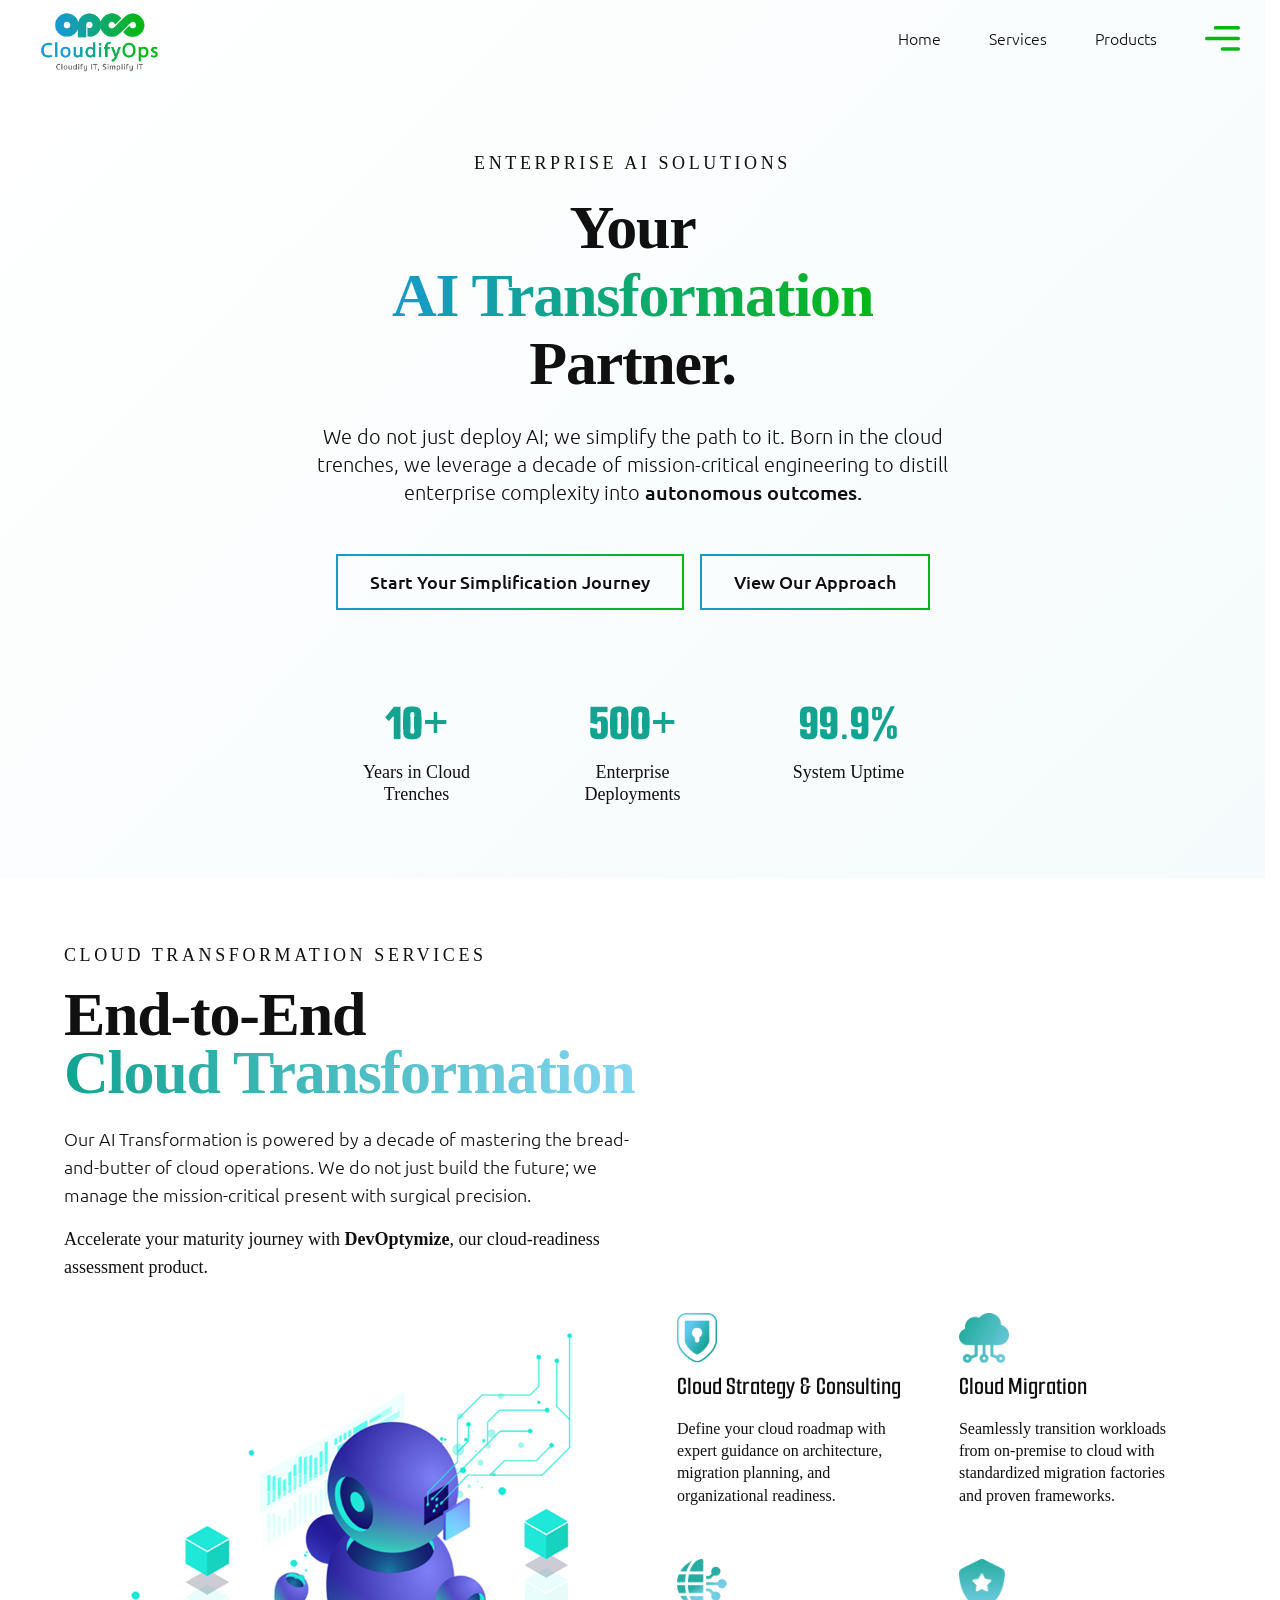
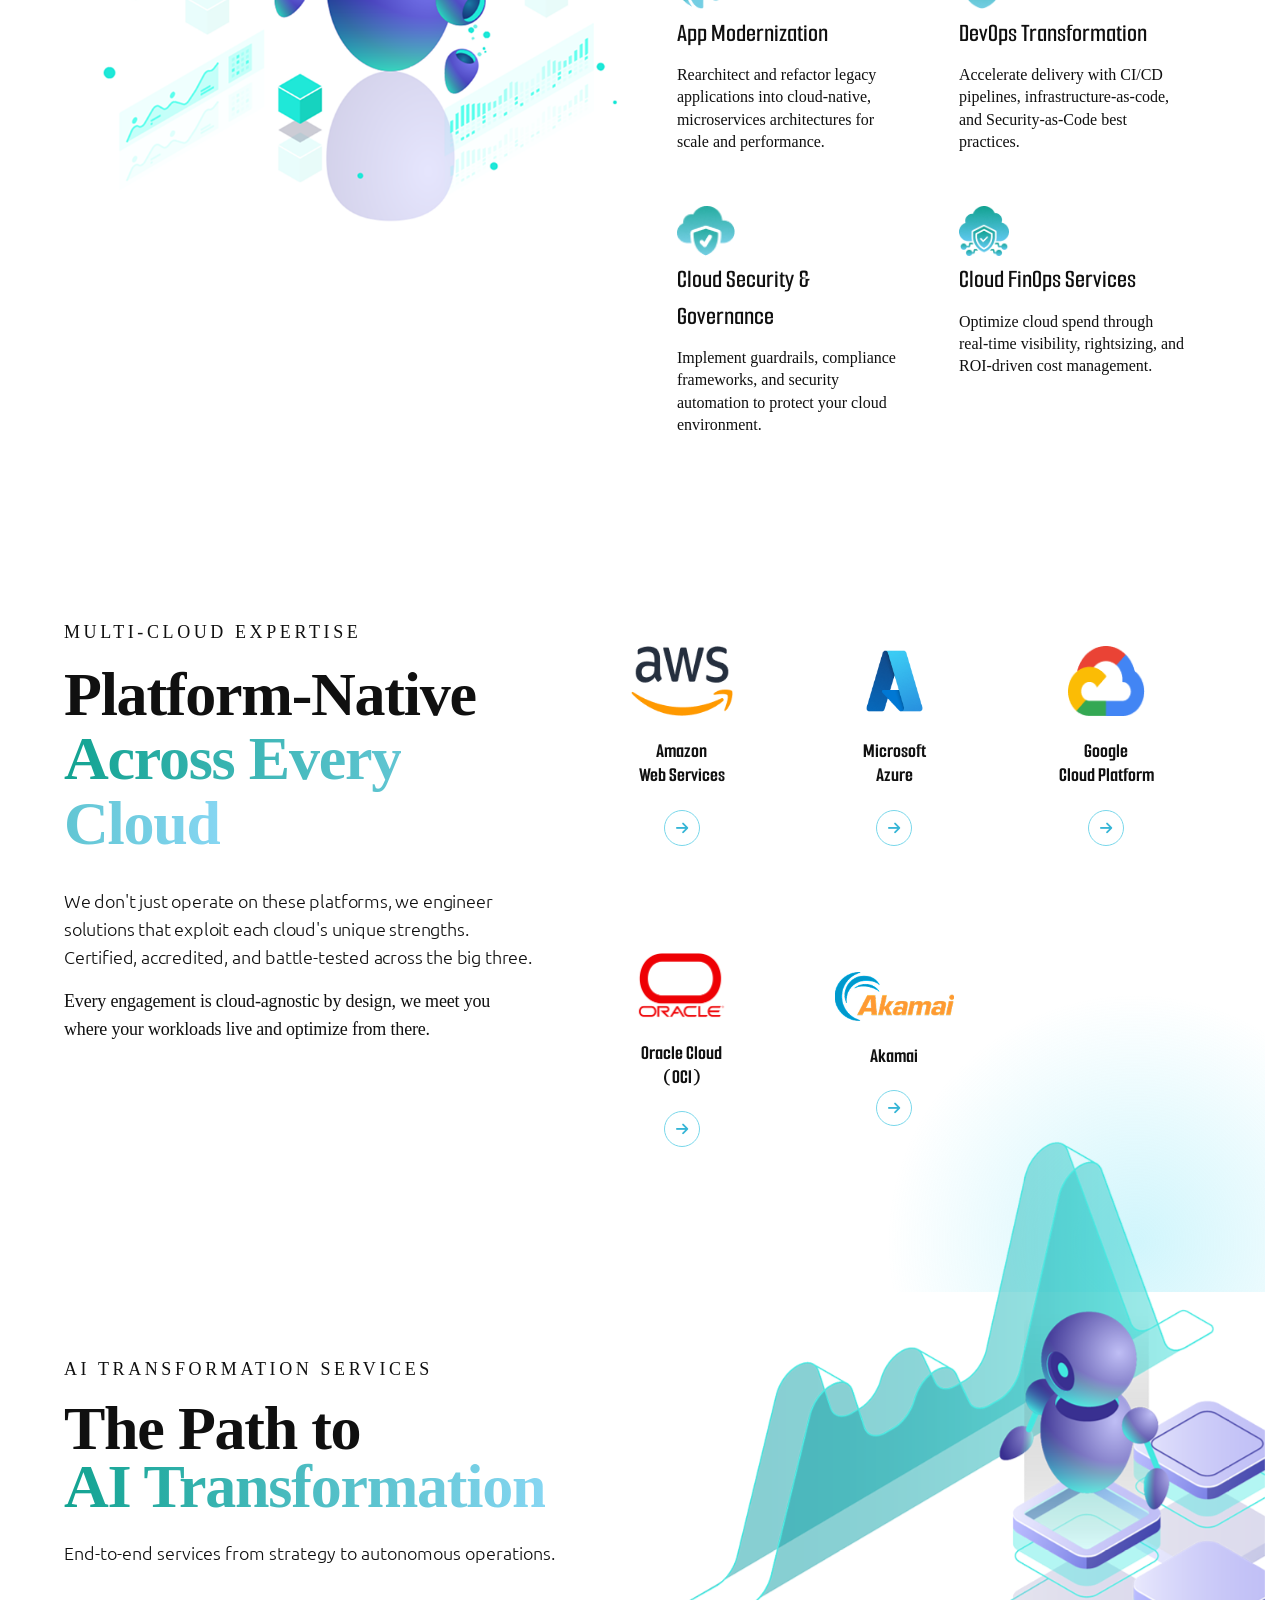
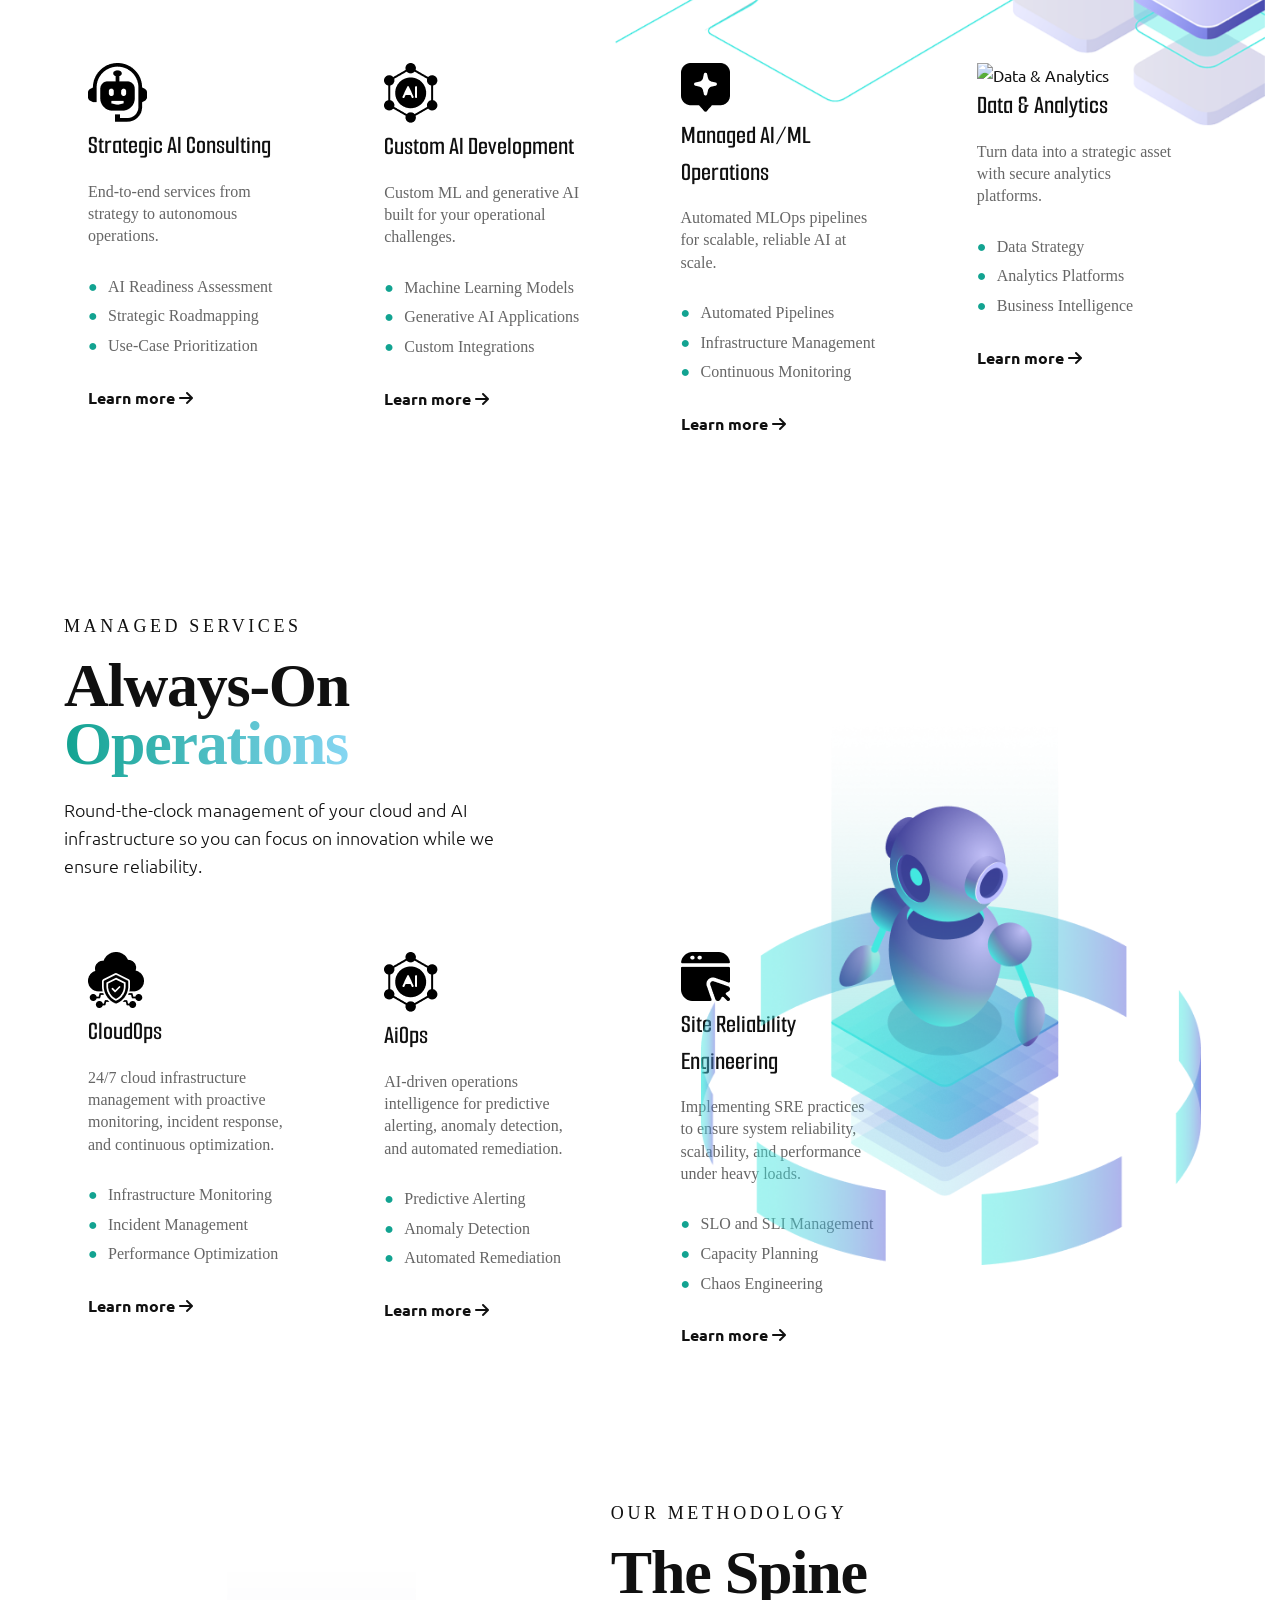
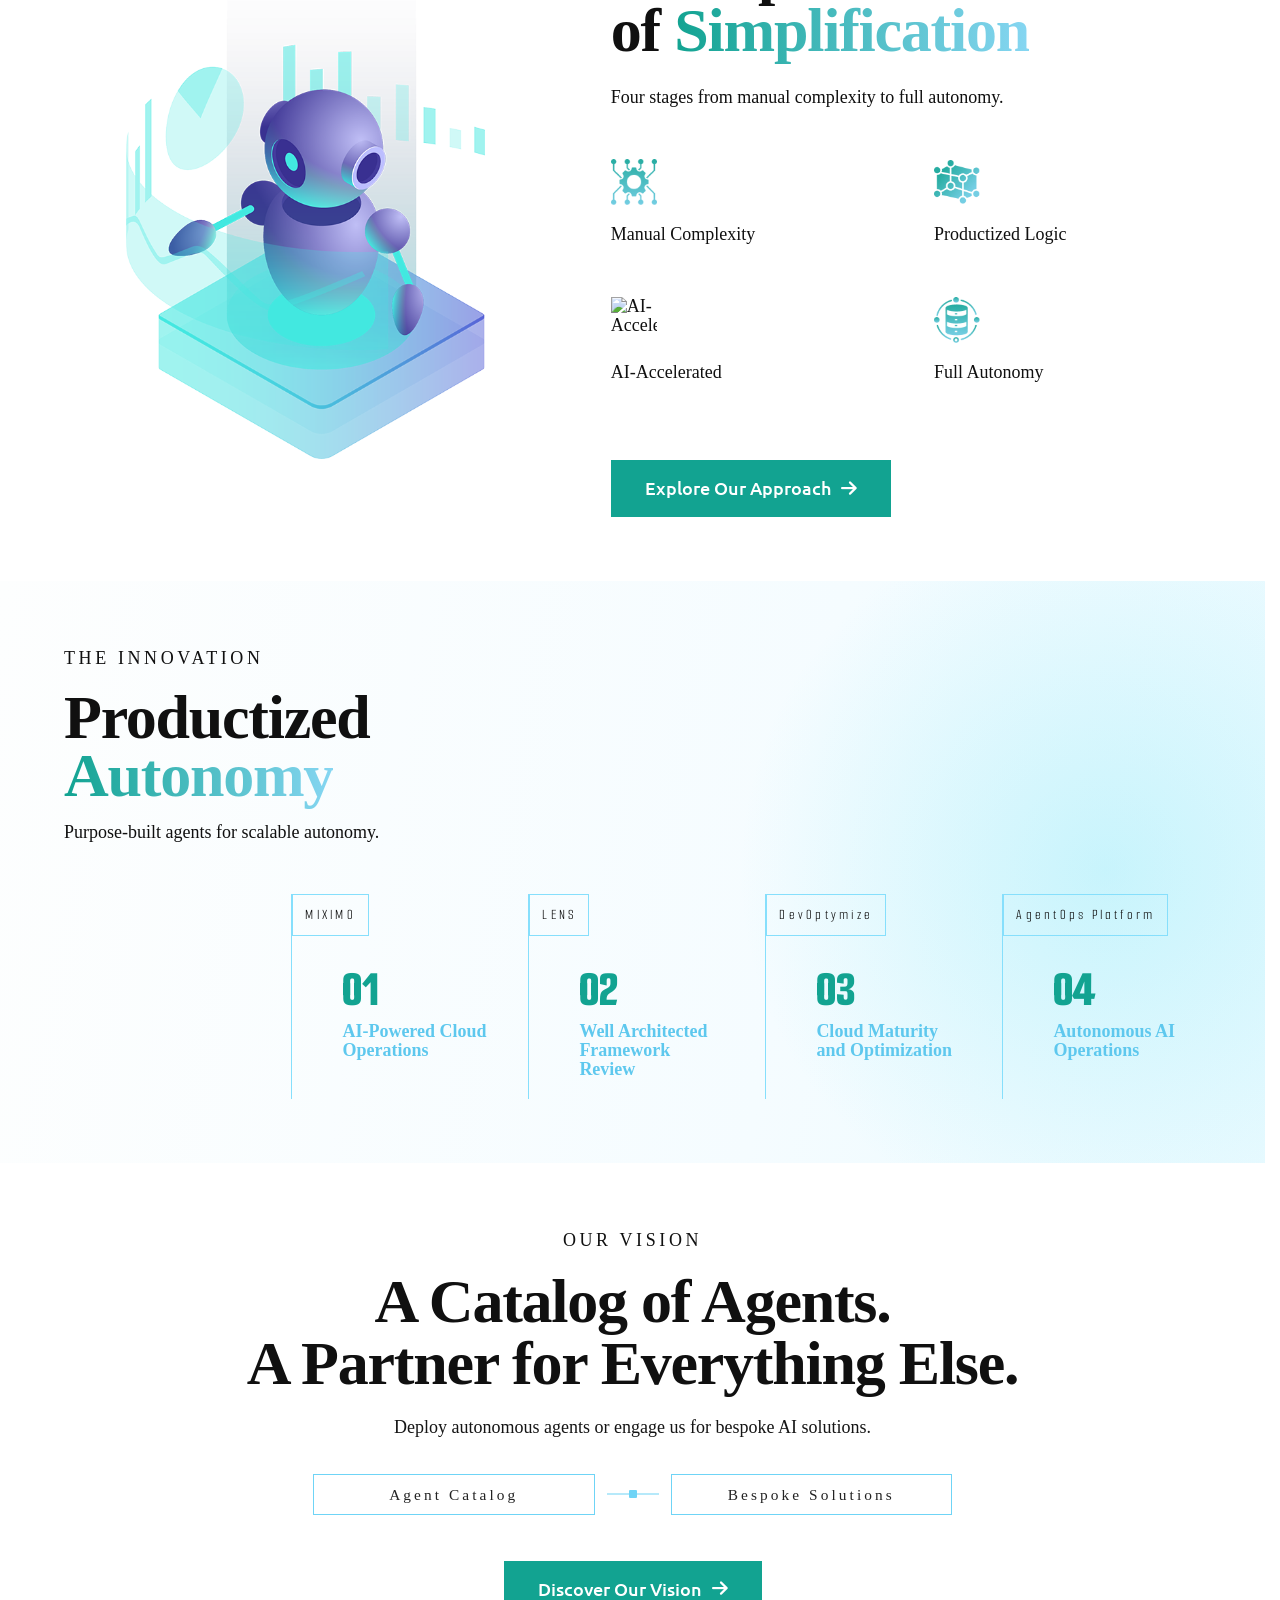
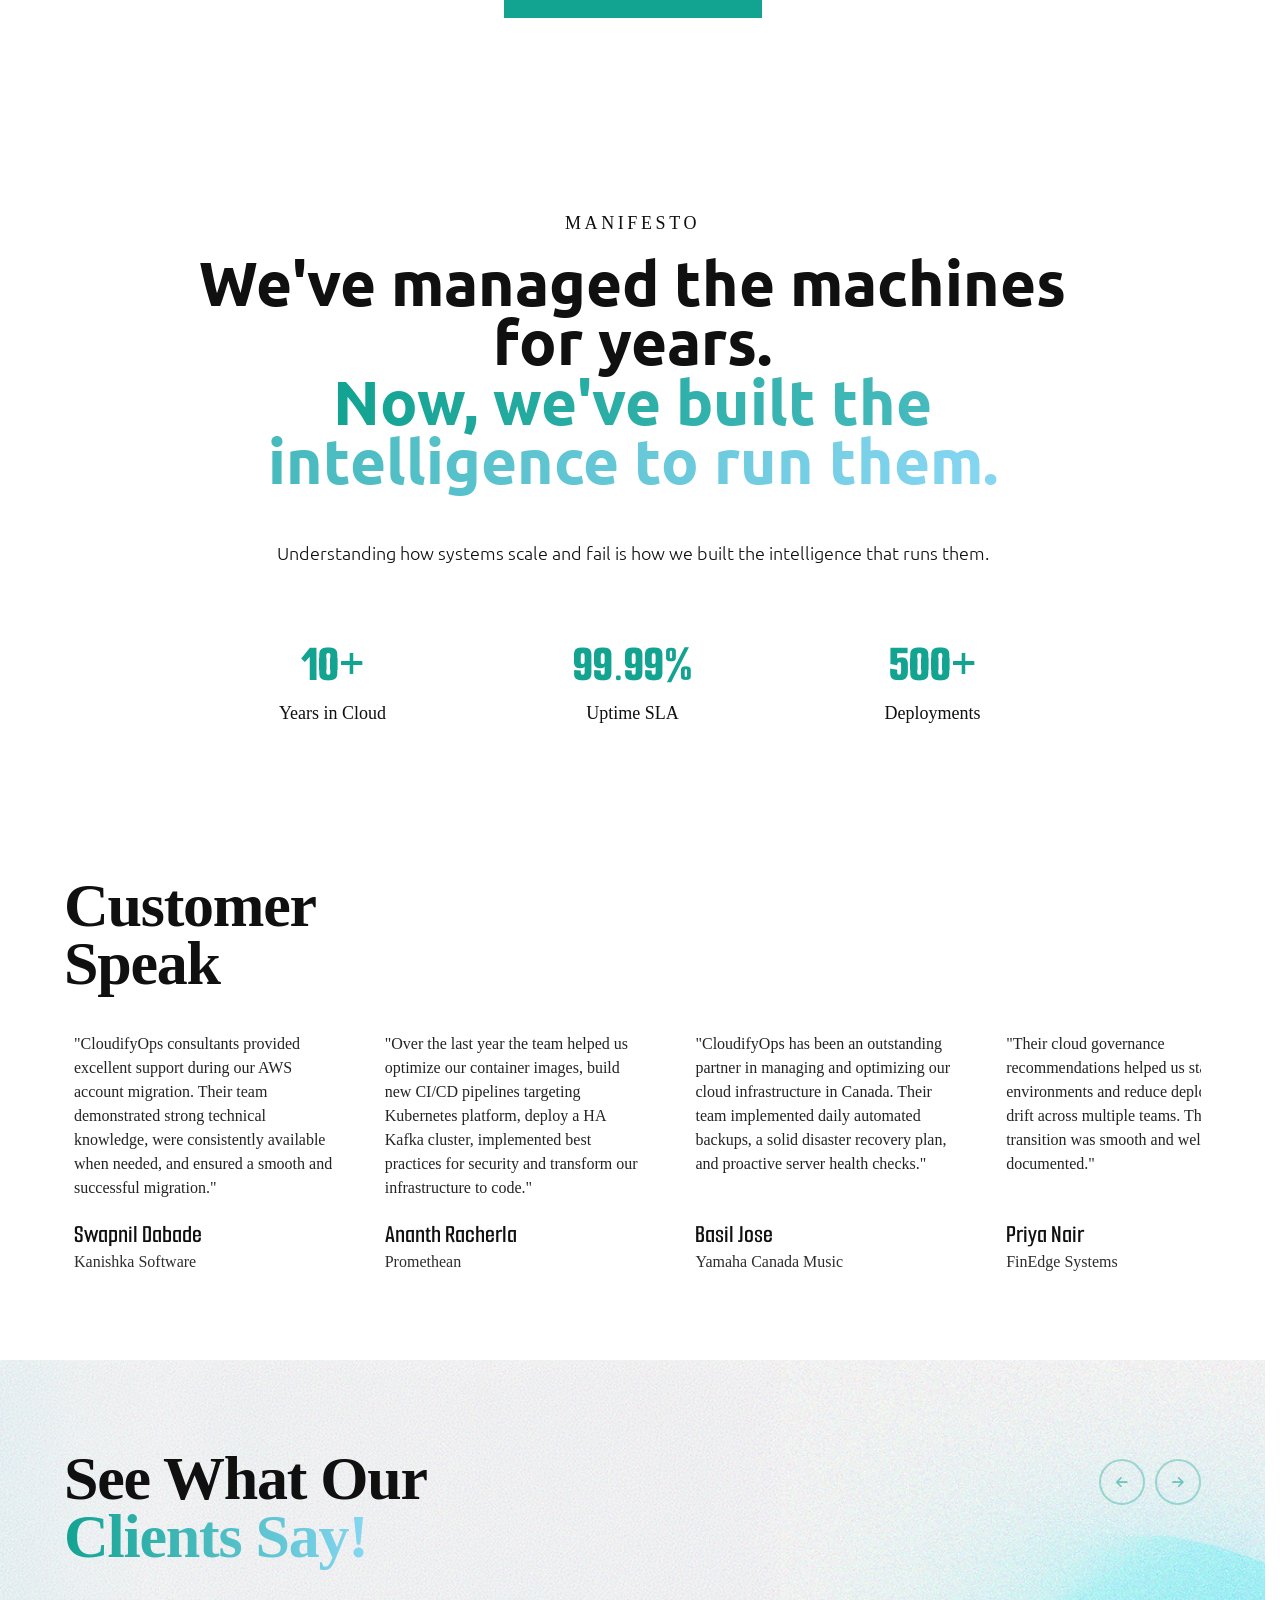
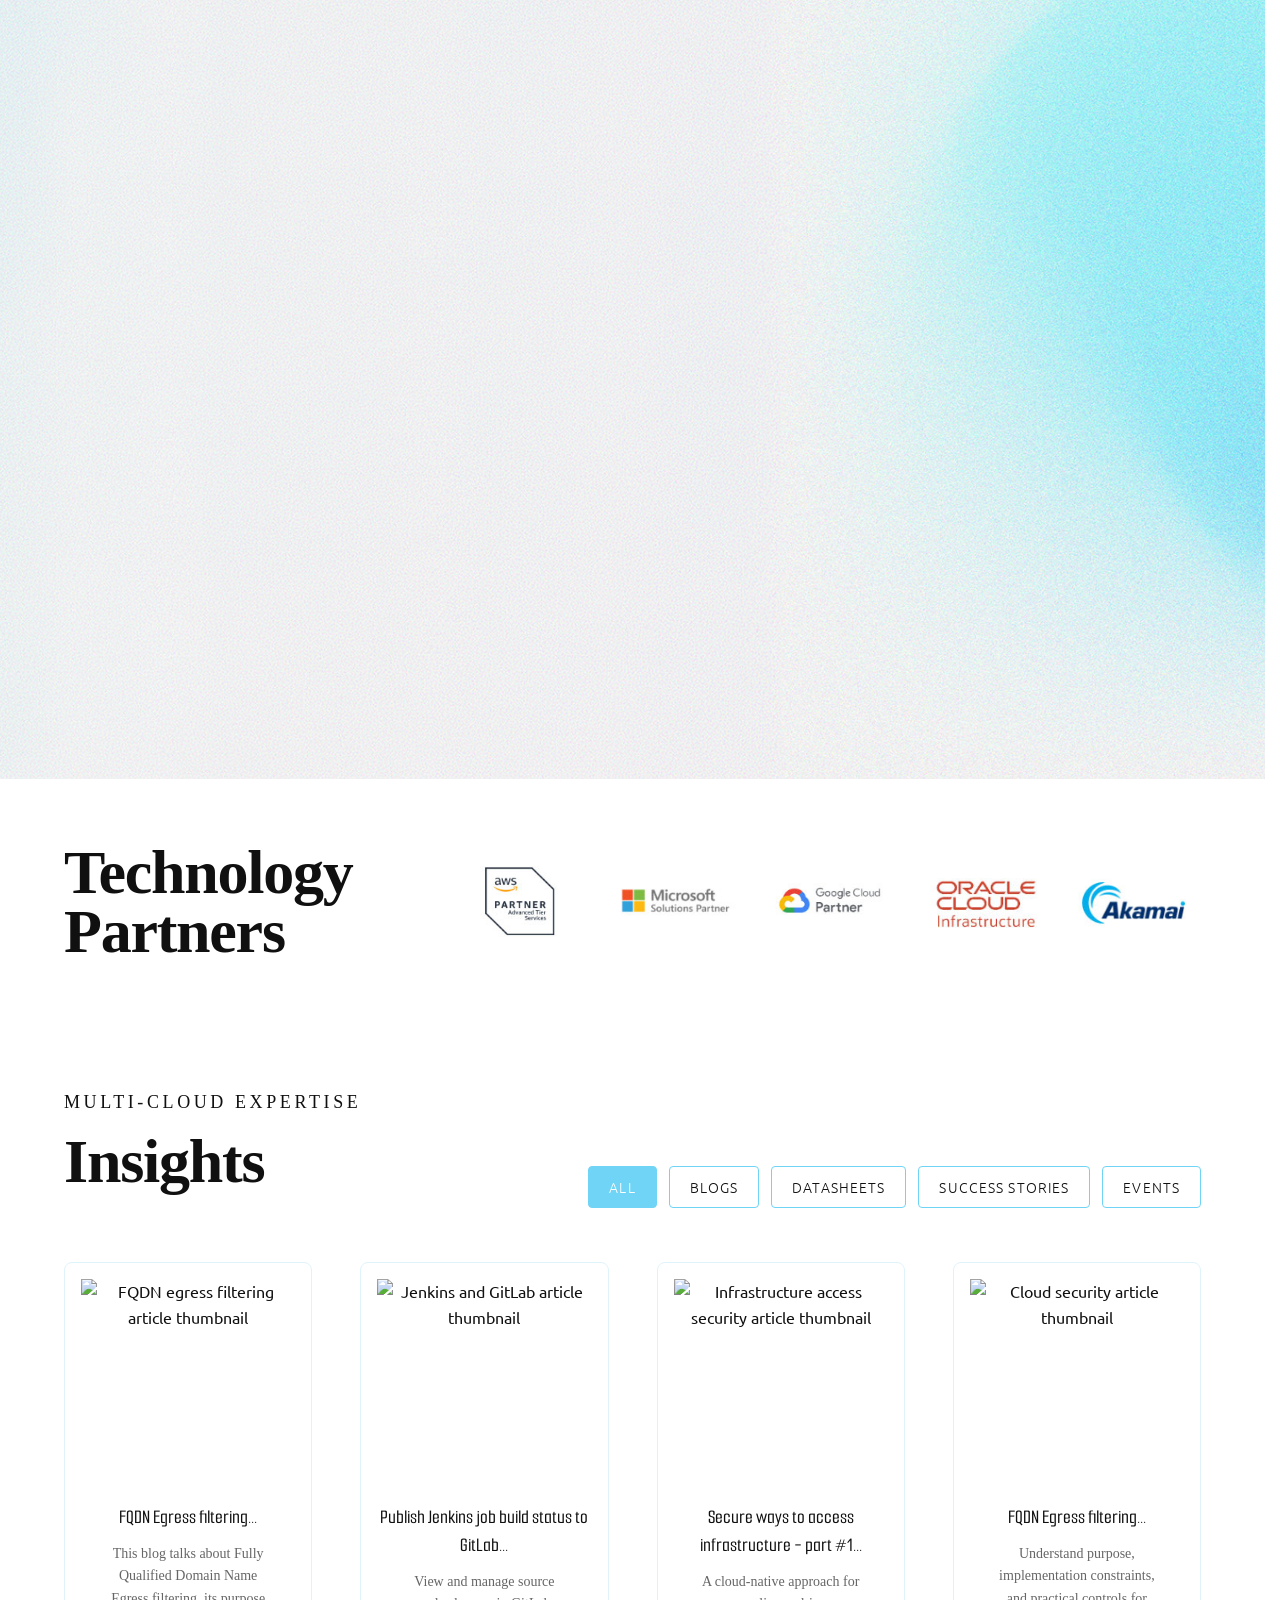
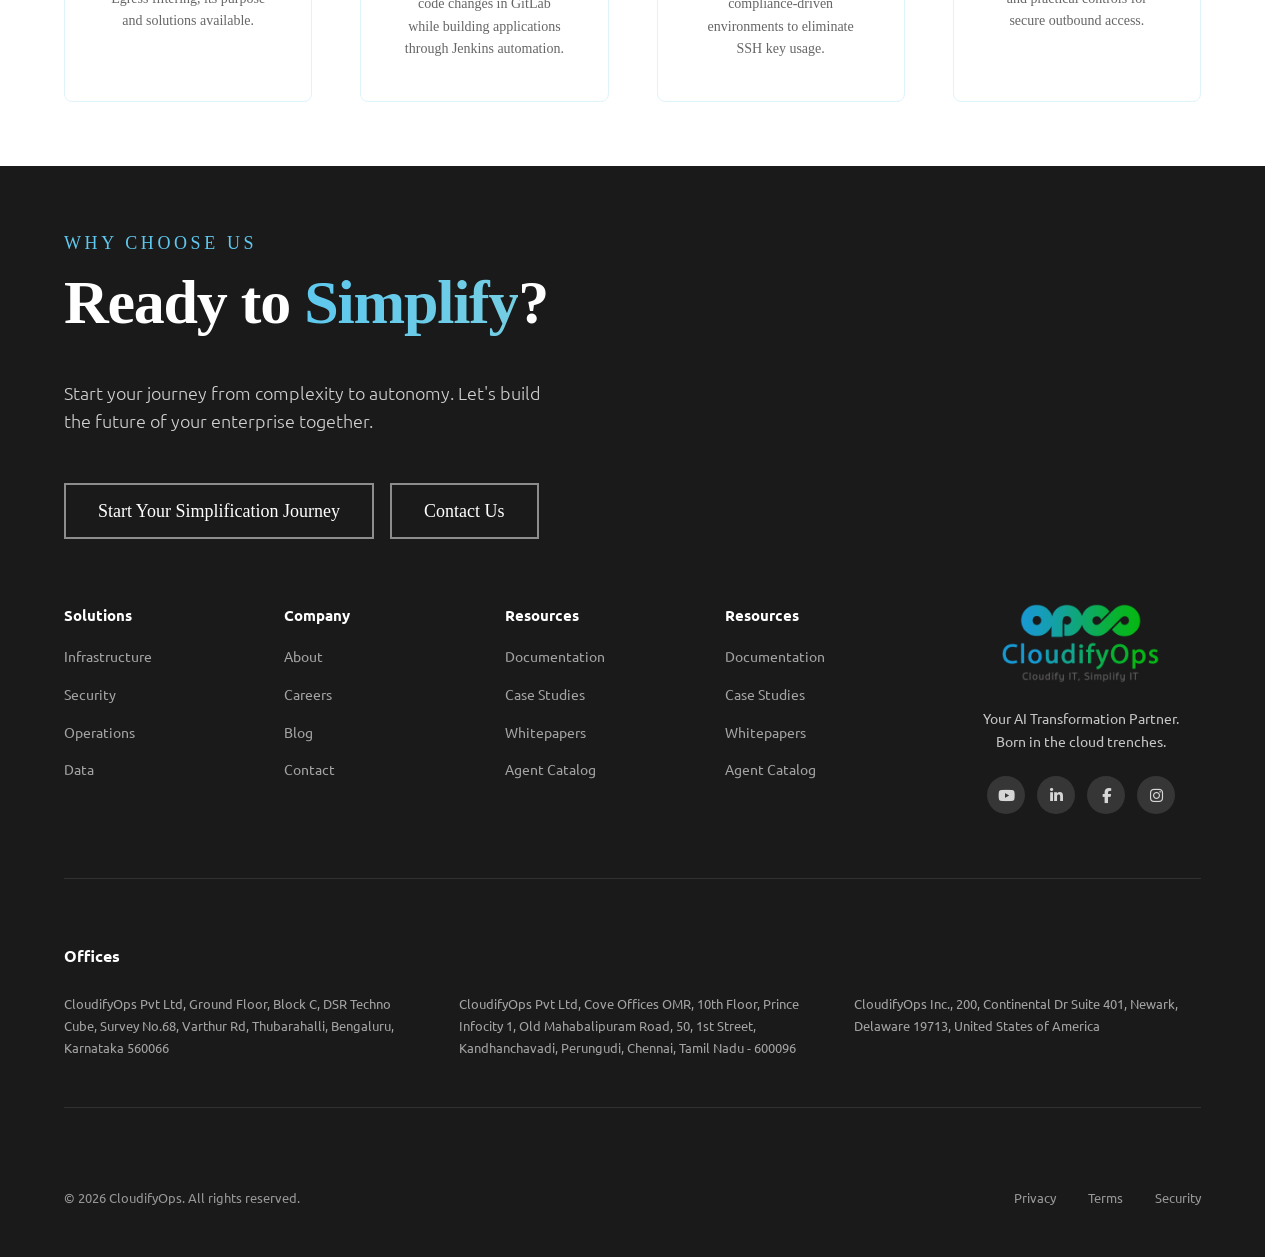
==== commit ad2cfb72: "Home page updated" ====
--- a/index.html
+++ b/index.html
@@ -14,7 +14,7 @@
   <link rel="stylesheet" href="https://unpkg.com/aos@2.3.1/dist/aos.css" />
   <link rel="stylesheet" href="styles.css" />
 </head>
-<body>
+<body class="overlay-header">
   <header class="site-header" role="banner">
     <div class="container header-wrap">
       <img class="brand" src="images/logo.png" alt="CloudifyOps logo" />
@@ -636,52 +636,61 @@
       particlesJS("hero-particles", {
         particles: {
           number: {
-            value: 150,
+            value: 120,
             density: {
               enable: true,
-              value_area: 1000
+              value_area: 920
             }
           },
           color: {
             value: ["#12a391", "#179ACD", "#06B716"]
           },
           shape: {
-            type: "circle"
+            type: "circle",
+            stroke: {
+              width: 0,
+              color: "#179ACD"
+            }
           },
           opacity: {
-            value: 0.46,
+            value: 0.38,
             random: true,
             anim: {
               enable: true,
-              speed: 0.6,
-              opacity_min: 0.15,
+              speed: 0.9,
+              opacity_min: 0.1,
               sync: false
             }
           },
           size: {
-            value: 2.6,
+            value: 2.2,
             random: true,
             anim: {
-              enable: false
+              enable: true,
+              speed: 2,
+              size_min: 0.4,
+              sync: false
             }
           },
           line_linked: {
             enable: true,
-            distance: 165,
+            distance: 145,
             color: "#179ACD",
-            opacity: 0.24,
+            opacity: 0.32,
             width: 1
           },
           move: {
             enable: true,
-            speed: 1.6,
+            speed: 1.15,
             direction: "none",
-            random: true,
+            random: false,
             straight: false,
             out_mode: "out",
-            bounce: false,
+            bounce: true,
             attract: {
-              enable: false
+              enable: true,
+              rotateX: 900,
+              rotateY: 1200
             }
           }
         },
@@ -690,18 +699,24 @@
           events: {
             onhover: {
               enable: true,
-              mode: "repulse"
+              mode: "grab"
             },
             onclick: {
-              enable: false,
-              mode: "push"
+              enable: true,
+              mode: "repulse"
             },
             resize: true
           },
           modes: {
+            grab: {
+              distance: 220,
+              line_linked: {
+                opacity: 0.75
+              }
+            },
             repulse: {
-              distance: 175,
-              duration: 0.55
+              distance: 130,
+              duration: 0.4
             }
           }
         },
@@ -709,8 +724,6 @@
       });
     })();
   </script>
-
-  <script src="https://unpkg.com/aos@2.3.1/dist/aos.js"></script>
   <script>
     (function () {
       var header = document.querySelector(".site-header");
@@ -752,19 +765,126 @@
       syncScrollButton();
     })();
   </script>
+  <script src="https://unpkg.com/aos@2.3.1/dist/aos.js"></script>
+  <script>
+    // Counter animation for stat values
+    (function () {
+      var statValues = document.querySelectorAll(".stat-value");
+      var animated = new Set();
+
+      function animateCounter(element) {
+        if (animated.has(element)) return;
+        animated.add(element);
+
+        var text = element.textContent.trim();
+        var isPercent = text.includes("%");
+        var isPlus = text.includes("+");
+        
+        // Extract numeric value
+        var numericText = text.replace(/[^0-9.]/g, "");
+        var finalValue = parseFloat(numericText);
+        var isDecimal = numericText.includes(".");
+
+        var startValue = 0;
+        var duration = 2000; // 2 seconds
+        var startTime = null;
+
+        function updateCounter(currentTime) {
+          if (!startTime) startTime = currentTime;
+          var elapsed = currentTime - startTime;
+          var progress = Math.min(elapsed / duration, 1);
+
+          var currentValue = Math.floor(progress * finalValue * 10) / 10;
+          
+          var displayValue = isDecimal 
+            ? currentValue.toFixed(1) 
+            : Math.floor(currentValue);
+          
+          element.textContent = displayValue + (isPercent ? "%" : "") + (isPlus ? "+" : "");
+
+          if (progress < 1) {
+            requestAnimationFrame(updateCounter);
+          } else {
+            element.textContent = finalValue + (isPercent ? "%" : "") + (isPlus ? "+" : "");
+          }
+        }
+
+        requestAnimationFrame(updateCounter);
+      }
+
+      // Use Intersection Observer to trigger animation when element comes into view
+      if ("IntersectionObserver" in window) {
+        var observer = new IntersectionObserver(function (entries) {
+          entries.forEach(function (entry) {
+            if (entry.isIntersecting) {
+              animateCounter(entry.target);
+            }
+          });
+        }, { threshold: 0.5 });
+
+        statValues.forEach(function (el) {
+          observer.observe(el);
+        });
+      } else {
+        // Fallback: animate immediately if IntersectionObserver not supported
+        statValues.forEach(function (el) {
+          animateCounter(el);
+        });
+      }
+    })();
+  </script>
   <script>
     (function () {
-      var sections = document.querySelectorAll("main > section, .site-footer");
-
-      sections.forEach(function (section, index) {
-        section.setAttribute("data-aos", index % 2 === 0 ? "fade-left" : "fade-up");
-        section.setAttribute("data-aos-duration", "900");
-        section.setAttribute("data-aos-delay", String(Math.min(index * 60, 240)));
+      // Initialize AOS for content elements (not entire sections)
+      var cardSelectors = [
+        '.card',
+        '.service-card',
+        '.managed-card',
+        '.quote',
+        '.insight',
+        '.provider-card',
+        '.timeline-step'
+      ];
+      
+      cardSelectors.forEach(function(selector) {
+        var elements = document.querySelectorAll(selector);
+        elements.forEach(function(el, index) {
+          el.setAttribute("data-aos", "fade-up");
+          el.setAttribute("data-aos-duration", "800");
+          el.setAttribute("data-aos-delay", String(Math.min(index * 50, 200)));
+        });
+      });
+
+      // Add animation to section titles and content
+      var sections = document.querySelectorAll("main > section");
+      sections.forEach(function(section) {
+        var display = section.querySelector(".display");
+        var eyebrow = section.querySelector(".eyebrow");
+        var leads = section.querySelectorAll(".lead");
+        var ctaRow = section.querySelector(".cta-row");
+        var grid = section.querySelector("[class*='-grid']");
+        
+        if (display) display.setAttribute("data-aos", "fade-up");
+        if (eyebrow) eyebrow.setAttribute("data-aos", "fade-up");
+        leads.forEach(function(lead) {
+          lead.setAttribute("data-aos", "fade-up");
+        });
+        if (ctaRow) ctaRow.setAttribute("data-aos", "fade-up");
+        if (grid && !grid.classList.contains("stats-grid")) {
+          grid.setAttribute("data-aos", "fade-up");
+        }
+      });
+
+      // Remove animation from background images
+      var bgImages = document.querySelectorAll(".managed-bg, .background-visual");
+      bgImages.forEach(function(el) {
+        el.removeAttribute("data-aos");
       });
 
       AOS.init({
         once: true,
-        offset: 80,
+        offset: 100,
+        duration: 800,
         easing: "ease-out-cubic"
       });
     })();
--- a/styles.css
+++ b/styles.css
@@ -9,6 +9,7 @@
 
 html {
   scroll-behavior: smooth;
+  scrollbar-gutter: stable;
 }
 
 body {
@@ -16,7 +17,7 @@
   color: #101010;
   background: #fff;
   line-height: 1.6;
-  overflow-x: hidden;
+  scrollbar-gutter: stable;
 }
 
 /* ============================================
@@ -221,6 +222,27 @@
   -webkit-backdrop-filter: blur(10px);
 }
 
+.overlay-header .site-header {
+  position: fixed;
+  top: 0;
+  left: 0;
+  width: 100%;
+  z-index: 1100;
+  background: transparent;
+  backdrop-filter: none;
+  -webkit-backdrop-filter: none;
+}
+
+.overlay-header .site-header.is-scrolled {
+  background: rgba(255, 255, 255, 0.72);
+  backdrop-filter: blur(10px);
+  -webkit-backdrop-filter: blur(10px);
+}
+
+.overlay-header .hero {
+  padding-top: clamp(110px, 12vw, 150px);
+}
+
 .header-wrap {
   display: flex;
   align-items: center;
@@ -551,7 +573,6 @@
   padding-bottom: clamp(64px, 8vw, 112px);
   background-image: url(images/section_bg.jpg); background-position: top; background-attachment: fixed; background-size: 100% auto;
 }
-
 .multi-cloud-section::after {
   content: "";
   position: absolute;
@@ -1747,6 +1768,484 @@
 .footer-nav-cols a:hover {
   color: var(--sky);
 }
+
+  /* ============================================
+     Secure Cloud Services Page
+     ============================================ */
+
+  .secure-cloud-page .site-header {
+    position: fixed;
+    top: 0;
+    left: 0;
+    width: 100%;
+    z-index: 1100;
+    background: transparent;
+    backdrop-filter: none;
+    -webkit-backdrop-filter: none;
+  }
+
+  .secure-cloud-page .site-header.is-scrolled {
+    background: rgba(255, 255, 255, 0.72);
+    backdrop-filter: blur(10px);
+    -webkit-backdrop-filter: blur(10px);
+  }
+
+  .hero-security {
+    position: relative;
+    overflow: hidden;
+    background-image: url(images/hero_section_bg.jpg);
+    background-position: top center;
+    background-size: cover;
+    padding-top: clamp(110px, 12vw, 150px);
+    padding-bottom: clamp(36px, 6vw, 72px);
+  }
+
+  .hero-security .btn-outline{
+    background-color: #ffffff52;
+  }
+
+  .hero-security::before {
+    content: "";
+    position: absolute;
+    left: -240px;
+    bottom: -180px;
+    width: clamp(360px, 44vw, 620px);
+    height: clamp(300px, 34vw, 500px);
+    border-radius: 50%;
+    background: radial-gradient(circle, rgba(161, 245, 250, 0.55) 0%, rgba(161, 245, 250, 0) 68%);
+    pointer-events: none;
+  }
+
+  .hero-security-inner {
+    display: grid;
+    grid-template-columns: minmax(320px, 1fr) minmax(360px, 1fr);
+    align-items: center;
+    gap: clamp(24px, 4vw, 54px);
+    text-align: left;
+    max-width: 1320px;
+  }
+
+  .hero-security-copy {
+    max-width: 560px;
+    position: relative;
+    z-index: 2;
+  }
+
+  .hero-security-copy .display {
+    font-size: clamp(48px, 8vw, 62px);
+    line-height: 1.06;
+    margin-bottom: var(--spacing-lg);
+  }
+
+  .hero-security-lead {
+    max-width: 540px;
+    margin-bottom: var(--spacing-xl);
+    font-family: var(--display-font);
+    font-weight: 400;
+    line-height: 1.35;
+    color: #222;
+  }
+
+  .hero-security-visual {
+    display: flex;
+    justify-content: center;
+    align-items: center;
+    position: relative;
+    z-index: 2;
+  }
+
+  .hero-security-visual img {
+    width: min(100%, 760px);
+    height: auto;
+    display: block;
+  }
+
+  .security-stats {  
+    padding-top: clamp(36px, 5vw, 56px);
+    padding-bottom: clamp(34px, 5vw, 54px);
+  }
+
+  .stats-grid-security {
+    grid-template-columns: repeat(4, 1fr);
+    max-width: 900px;
+    margin: 0 auto;
+    gap: clamp(12px, 2vw, 26px);
+  }
+
+  .stats-grid-security .stat-value {
+    font-size: clamp(46px, 5vw, 58px);
+    line-height: 1;
+    margin-bottom: 12px;
+    font-family: var(--smooch-font);
+  }
+
+  .stats-grid-security dd {
+    font-family: var(--display-font);
+    font-size: clamp(18px, 1.2vw, 28px);
+    line-height: 1.16;
+    font-weight: 300;
+    color: #1f1f1f;
+  }
+
+  @media (max-width: 991px) {
+    .hero-security-inner {
+      grid-template-columns: 1fr;
+      gap: var(--spacing-xl);
+      text-align: center;
+      max-width: 920px;
+    }
+
+    .hero-security-copy {
+      margin: 0 auto;
+    }
+
+    .hero-security-lead {
+      margin-left: auto;
+      margin-right: auto;
+    }
+
+    .hero-security-copy .btn {
+      width: auto;
+      min-width: 190px;
+    }
+
+    .stats-grid-security {
+      grid-template-columns: repeat(2, 1fr);
+      max-width: 700px;
+      row-gap: var(--spacing-xl);
+    }
+  }
+
+  @media (max-width: 575px) {
+    .stats-grid-security {
+      grid-template-columns: 1fr;
+      max-width: 340px;
+    }
+  }
+
+  /* Security Approach Section */
+  .security-approach {
+    background: linear-gradient(145deg, #d9f4f4 0%, #eafafa 40%, #f0fbfb 70%, #cef1f1 100%);
+    position: relative;
+    overflow: hidden;
+    padding-top: clamp(56px, 7vw, 100px);
+    padding-bottom: clamp(56px, 7vw, 100px);
+  }
+
+  .security-approach-blob {
+    position: absolute;
+    top: -140px;
+    right: -160px;
+    width: clamp(340px, 38vw, 560px);
+    height: clamp(340px, 38vw, 560px);
+    border-radius: 50%;
+    background: radial-gradient(circle, rgba(134, 214, 242, 0.55) 0%, rgba(134, 214, 242, 0.18) 50%, transparent 72%);
+    pointer-events: none;
+    z-index: 0;
+  }
+
+  .security-approach-layout {
+    display: grid;
+    grid-template-columns: minmax(260px, 0.9fr) minmax(360px, 1.4fr);
+    gap: clamp(32px, 5vw, 80px);
+    align-items: start;
+    position: relative;
+    z-index: 1;
+  }
+
+  .security-approach-heading .display {
+    font-size: clamp(36px, 4.5vw, 56px);
+    line-height: 1.1;
+    margin-bottom: 0;
+  }
+
+  .security-approach-body {
+    display: flex;
+    flex-direction: column;
+    gap: var(--spacing-xl);
+  }
+
+  .lead-content {
+    font-size: clamp(16px, 1.4vw, 18px);
+    line-height: 1.75;
+    color: #222;
+    margin-bottom: 0;
+    font-family: var(--display-font);
+    font-weight: 400;
+  }
+
+  @media (max-width: 899px) {
+    .security-approach-layout {
+      grid-template-columns: 1fr;
+      gap: var(--spacing-2xl);
+    }
+  }
+
+  /* Services Cards Grid */
+  .security-services {
+    background: #f5fbfc;
+  }
+
+  .security-services .display {
+    margin-bottom: var(--spacing-2xl);
+  }
+
+  .services-cards-grid {
+    display: grid;
+    grid-template-columns: repeat(4, 1fr);
+    gap: var(--spacing-xl);
+    margin-top: var(--spacing-2xl);
+  }
+
+  .service-box {
+    background: #fff;
+    padding: var(--spacing-xl);
+    border-radius: 8px;
+    border: 1px solid var(--line);
+    transition: all 0.3s ease;
+    display: flex;
+    flex-direction: column;
+  }
+
+  .service-box:hover {
+    border-color: var(--teal-strong);
+    box-shadow: 0 12px 32px rgba(18, 163, 145, 0.15);
+    transform: translateY(-6px);
+  }
+
+  .service-box h3 {
+    font-family: var(--smooch-font);
+    font-size: clamp(18px, 2vw, 22px);
+    font-weight: 600;
+    color: var(--text);
+    margin-bottom: var(--spacing-md);
+    line-height: 1.3;
+  }
+
+  .service-box > p {
+    font-family: var(--body-font);
+    font-size: 15px;
+    color: #555;
+    margin-bottom: var(--spacing-lg);
+    line-height: 1.6;
+    flex-grow: 1;
+  }
+
+  .service-box ul {
+    list-style: none;
+    padding: 0;
+  }
+
+  .service-box li {
+    font-family: var(--body-font);
+    font-size: 14px;
+    color: #666;
+    padding: 6px 0 6px 24px;
+    position: relative;
+    line-height: 1.5;
+  }
+
+  .service-box li:before {
+    content: "●";
+    position: absolute;
+    left: 8px;
+    color: var(--teal-strong);
+    font-weight: bold;
+  }
+
+  @media (max-width: 1199px) {
+    .services-cards-grid {
+      grid-template-columns: repeat(2, 1fr);
+      gap: var(--spacing-lg);
+    }
+  }
+
+  @media (max-width: 767px) {
+    .services-cards-grid {
+      grid-template-columns: 1fr;
+    }
+  }
+
+  /* Why Choose Section */
+  .why-choose-section {
+    background: #fff;
+    text-align: center;
+  }
+
+  .why-choose-section .display {
+    font-size: clamp(42px, 6vw, 62px);
+    margin-bottom: var(--spacing-2xl);
+  }
+
+  .why-choose-grid {
+    display: grid;
+    grid-template-columns: repeat(3, 1fr);
+    gap: var(--spacing-2xl);
+    margin-top: var(--spacing-2xl);
+  }
+
+  .why-card {
+    padding: var(--spacing-2xl);
+    background: #f9fbfc;
+    border-radius: 12px;
+    border: 1px solid var(--line);
+    transition: all 0.3s ease;
+    text-align: center;
+    display: flex;
+    flex-direction: column;
+    align-items: center;
+  }
+
+  .why-card:hover {
+    border-color: var(--teal-strong);
+    box-shadow: 0 12px 32px rgba(18, 163, 145, 0.12);
+    transform: translateY(-8px);
+    background: #fff;
+  }
+
+  .why-icon {
+    width: 56px;
+    height: 56px;
+    border-radius: 50%;
+    background: linear-gradient(135deg, #12a391, #26aca1);
+    display: flex;
+    align-items: center;
+    justify-content: center;
+    margin-bottom: var(--spacing-lg);
+    font-size: 28px;
+    color: #fff;
+  }
+
+  .why-card h3 {
+    font-family: var(--smooch-font);
+    font-size: clamp(18px, 2vw, 24px);
+    font-weight: 600;
+    color: var(--text);
+    margin-bottom: var(--spacing-md);
+  }
+
+  .why-card p {
+    font-family: var(--body-font);
+    font-size: 15px;
+    color: #666;
+    line-height: 1.6;
+  }
+
+  @media (max-width: 1199px) {
+    .why-choose-grid {
+      grid-template-columns: repeat(2, 1fr);
+      gap: var(--spacing-lg);
+    }
+  }
+
+  @media (max-width: 767px) {
+    .why-choose-grid {
+      grid-template-columns: 1fr;
+    }
+  }
+
+  /* Related Services Section */
+  .related-services {
+    background: #f5fbfc;
+    text-align: center;
+  }
+
+  .related-services .display {
+    font-size: clamp(42px, 6vw, 62px);
+    margin-bottom: var(--spacing-2xl);
+  }
+
+  .related-services-grid {
+    display: grid;
+    grid-template-columns: repeat(4, 1fr);
+    gap: var(--spacing-2xl);
+    margin-top: var(--spacing-2xl);
+  }
+
+  .related-card {
+    background: #fff;
+    padding: var(--spacing-2xl) var(--spacing-lg);
+    border-radius: 8px;
+    border: 1px solid var(--line);
+    transition: all 0.3s ease;
+    display: flex;
+    flex-direction: column;
+    align-items: center;
+    text-align: center;
+  }
+
+  .related-card:hover {
+    border-color: var(--teal-strong);
+    box-shadow: 0 12px 32px rgba(18, 163, 145, 0.12);
+    transform: translateY(-8px);
+  }
+
+  .related-icon {
+    width: 48px;
+    height: 48px;
+    border-radius: 50%;
+    background: linear-gradient(135deg, rgba(18, 163, 145, 0.1), rgba(38, 172, 161, 0.1));
+    display: flex;
+    align-items: center;
+    justify-content: center;
+    margin-bottom: var(--spacing-lg);
+    font-size: 24px;
+    color: var(--teal-strong);
+  }
+
+  .related-card h3 {
+    font-family: var(--smooch-font);
+    font-size: clamp(16px, 1.8vw, 22px);
+    font-weight: 600;
+    color: var(--text);
+    margin-bottom: var(--spacing-md);
+  }
+
+  .related-card p {
+    font-family: var(--body-font);
+    font-size: 15px;
+    color: #666;
+    line-height: 1.6;
+    margin-bottom: var(--spacing-lg);
+    flex-grow: 1;
+  }
+
+  .related-card .learn-more {
+    display: inline-block;
+    color: var(--text);
+    font-weight: 600;
+    text-decoration: none;
+    font-family: var(--body-font);
+    font-size: 14px;
+    transition: color 0.3s ease;
+    margin-top: auto;
+  }
+
+  .related-card .learn-more:hover {
+    color: var(--teal-strong);
+  }
+
+  @media (max-width: 1199px) {
+    .related-services-grid {
+      grid-template-columns: repeat(2, 1fr);
+      gap: var(--spacing-lg);
+    }
+  }
+
+  @media (max-width: 767px) {
+    .related-services-grid {
+      grid-template-columns: 1fr;
+    }
+  }
+
+  /* Utility Classes */
+  .center {
+    text-align: center;
+  }
+
+  .text-center {
+    text-align: center;
+  }
 
 /* Brand column */
 .footer-brand {
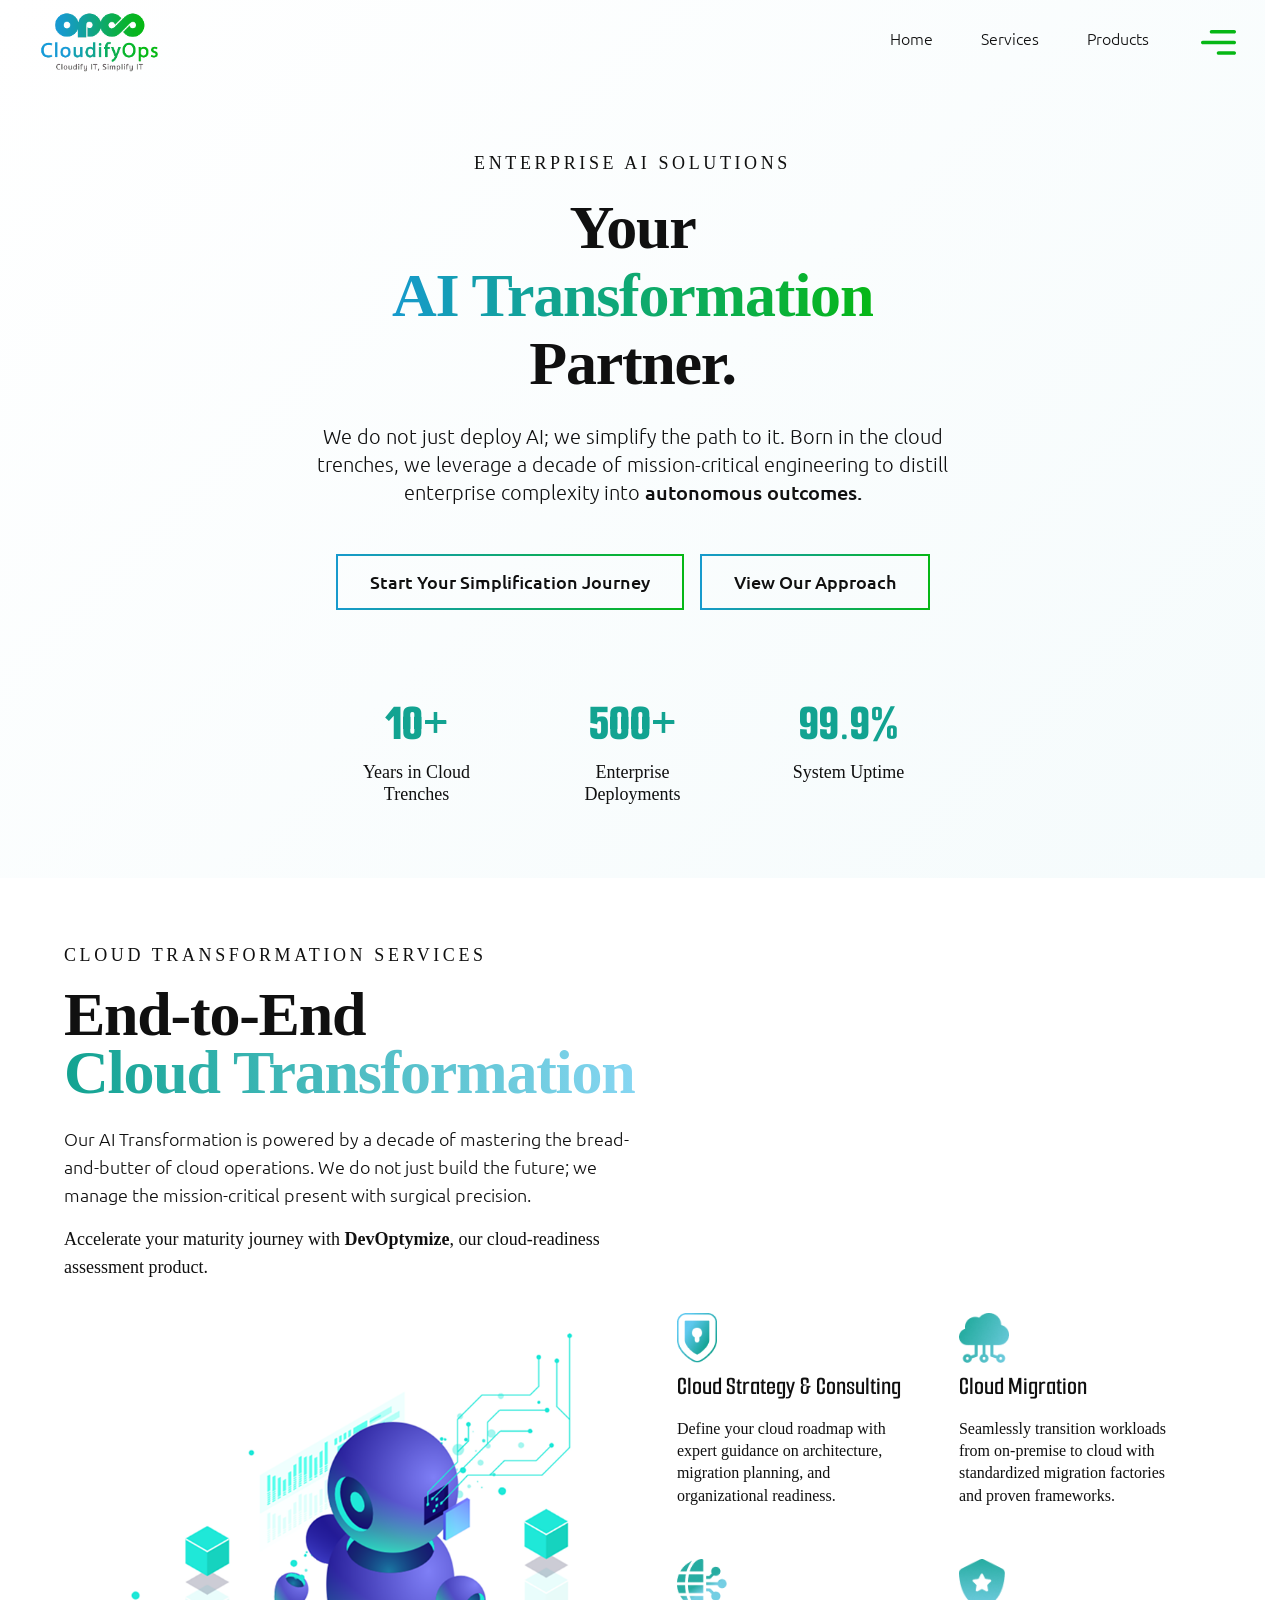
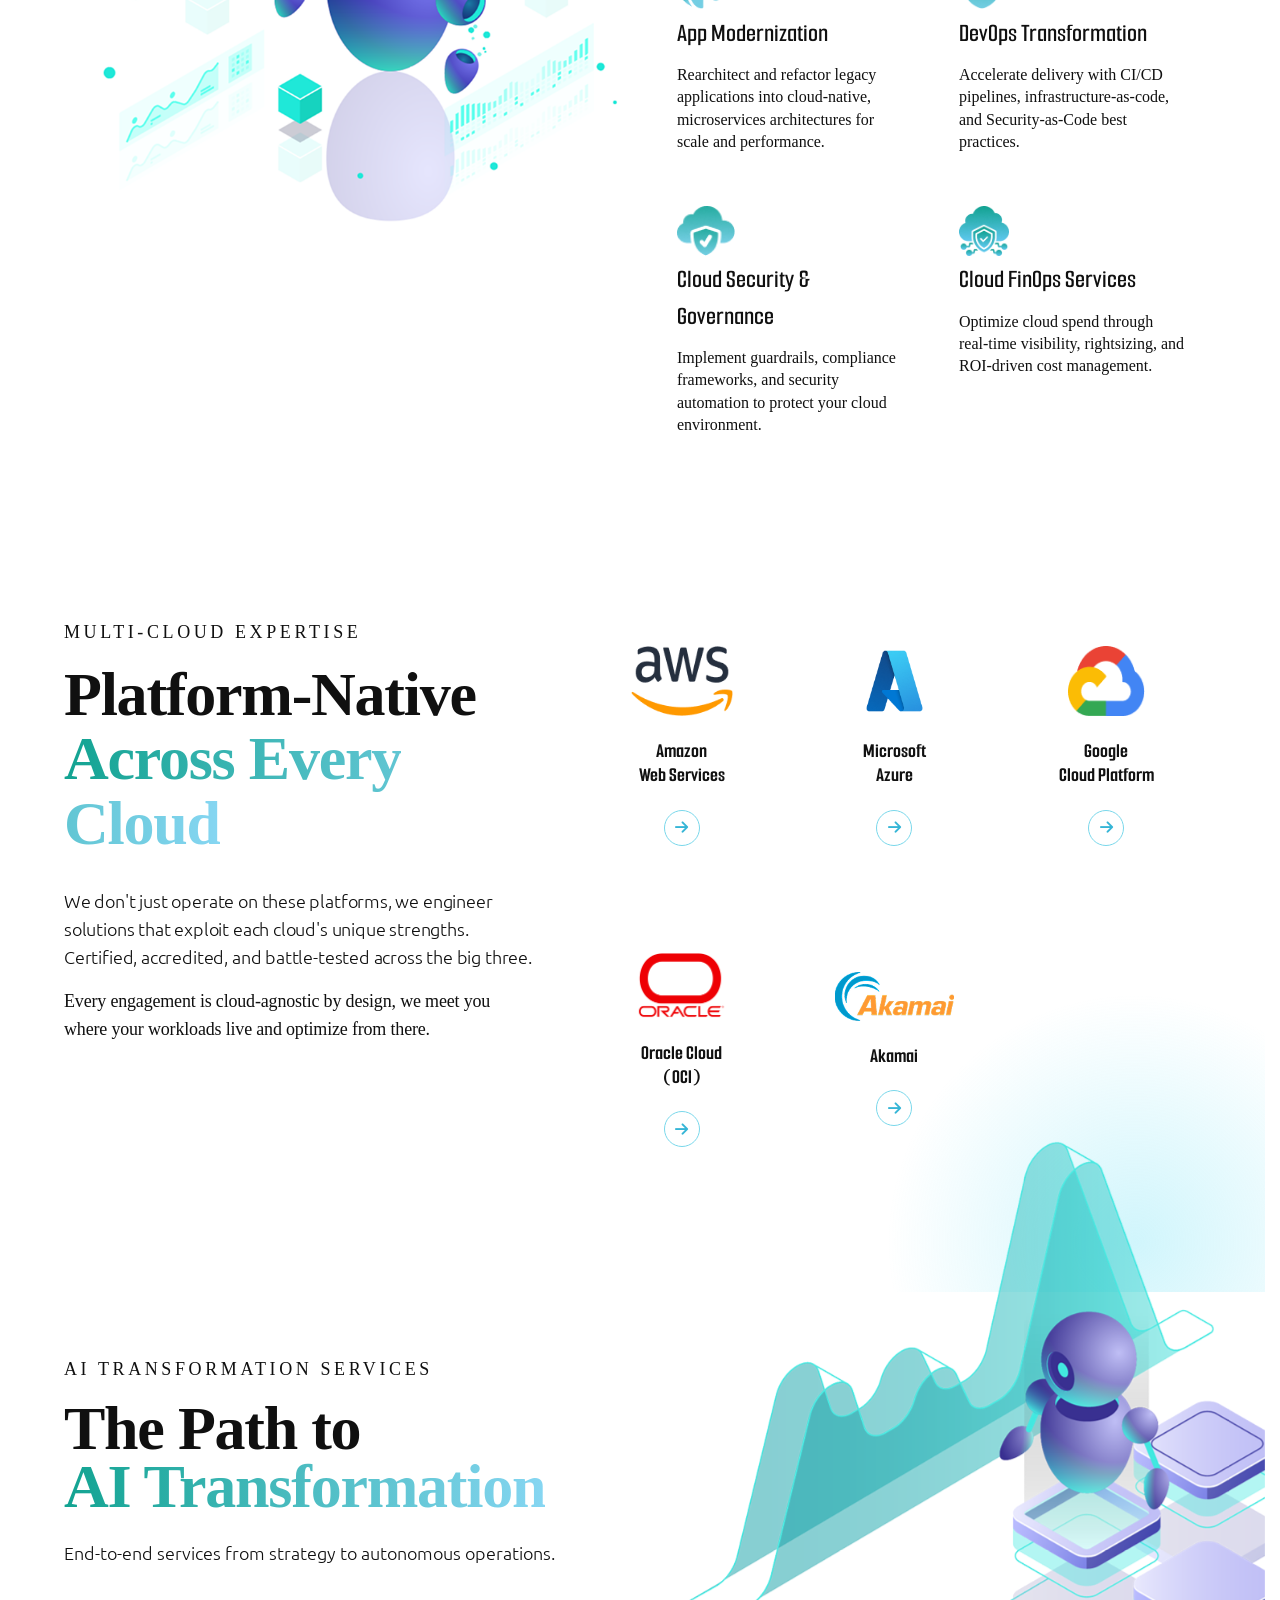
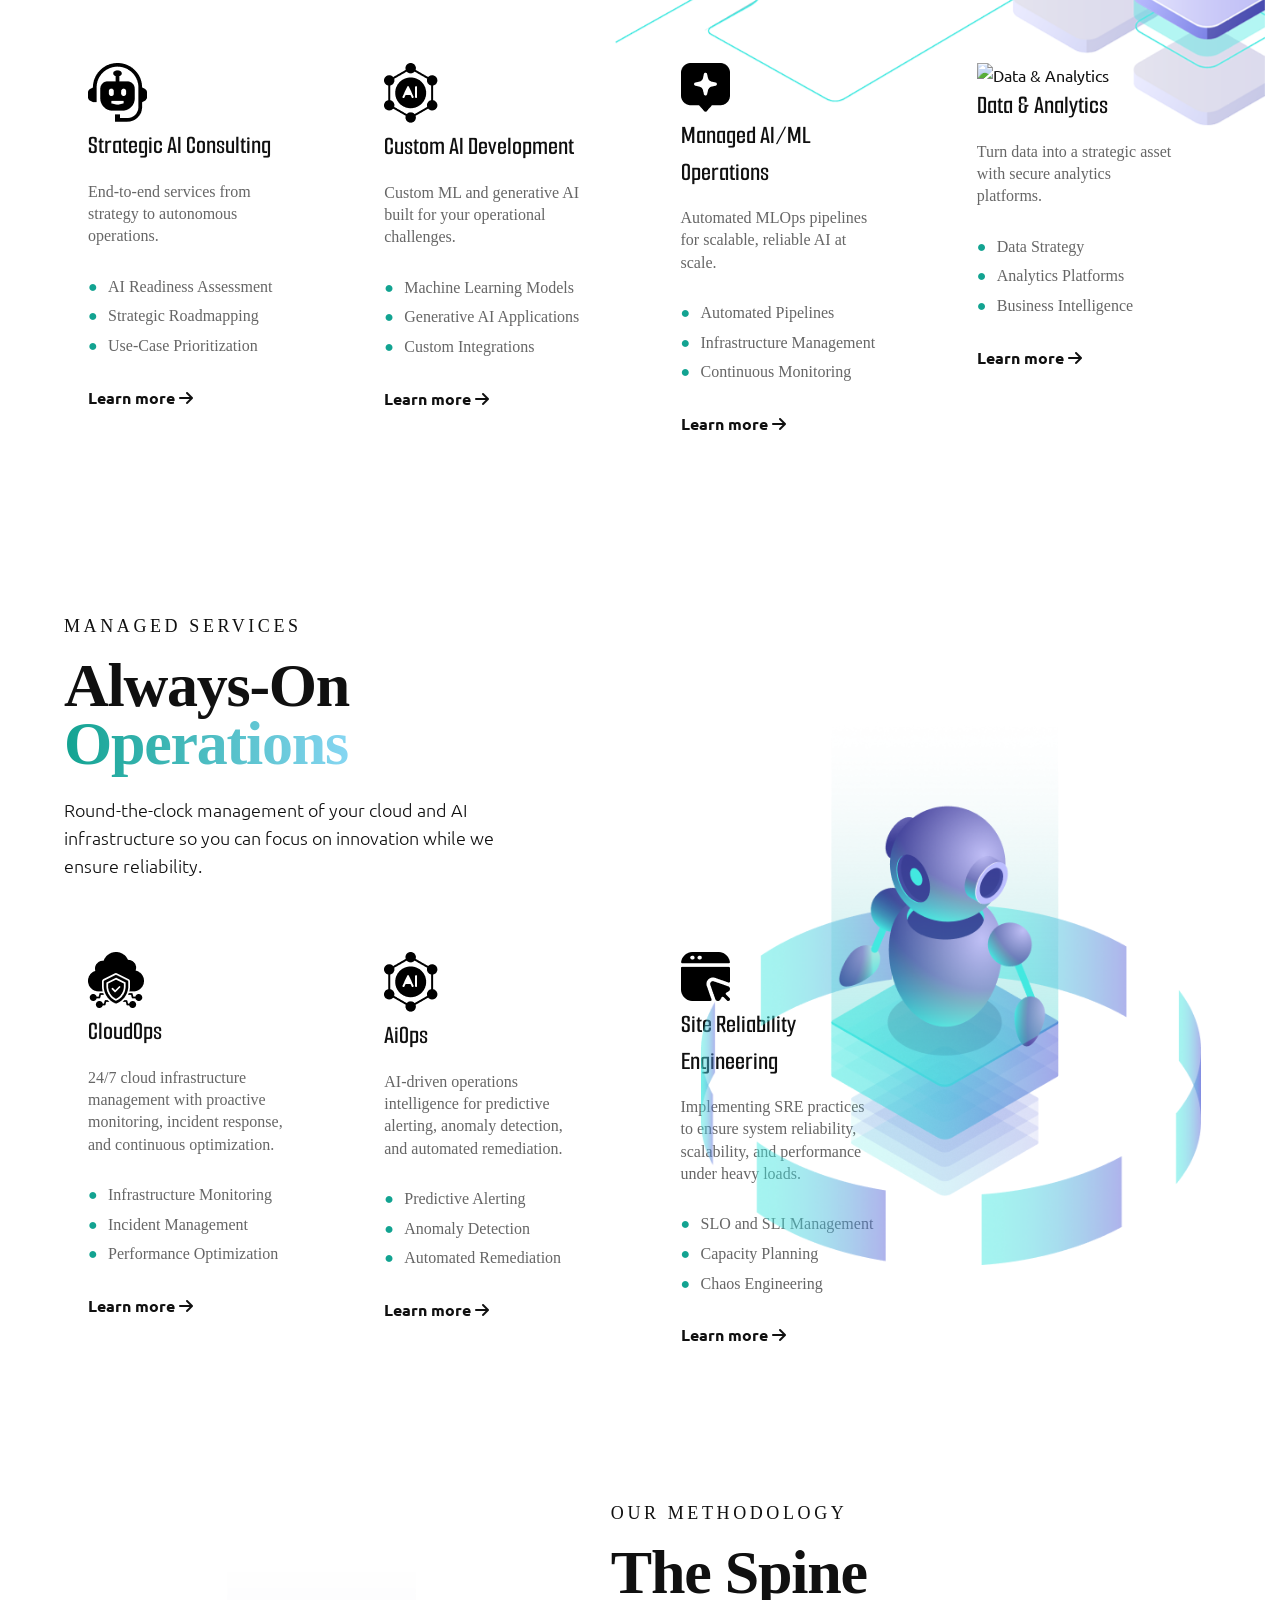
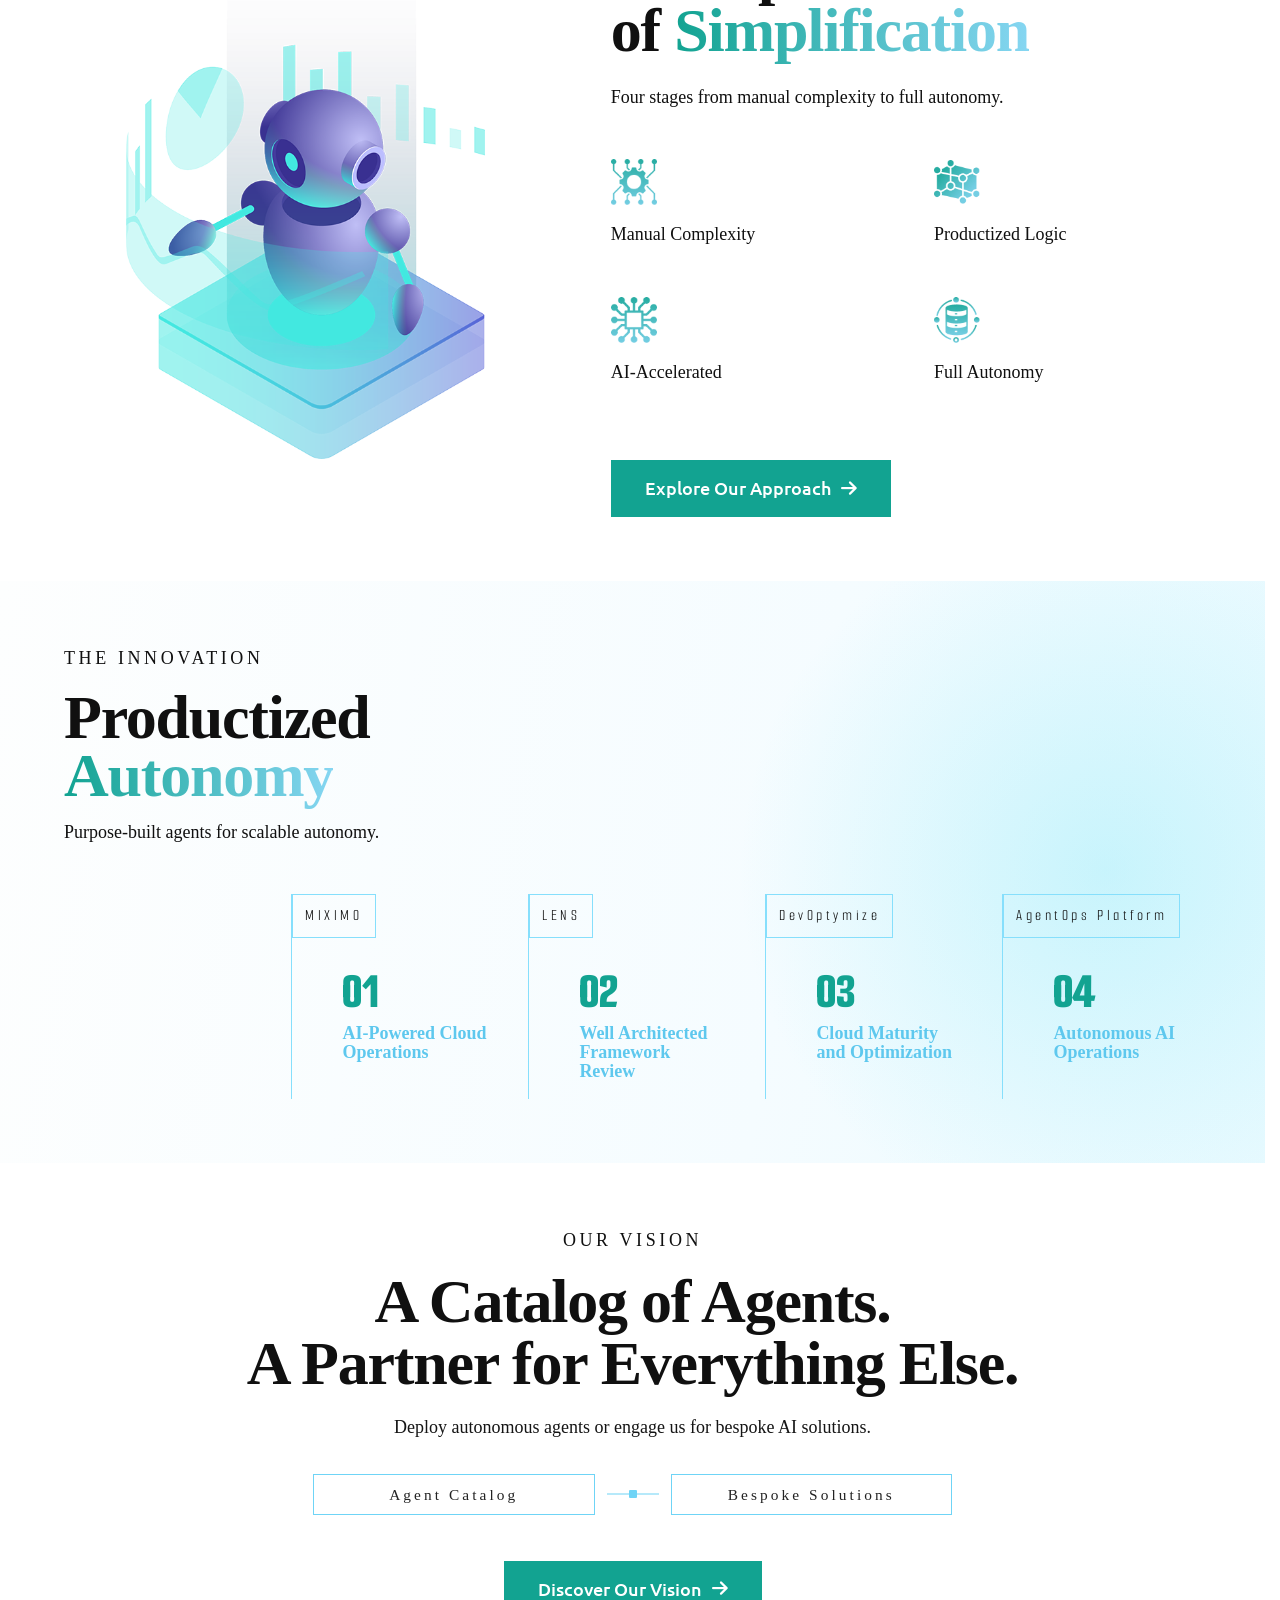
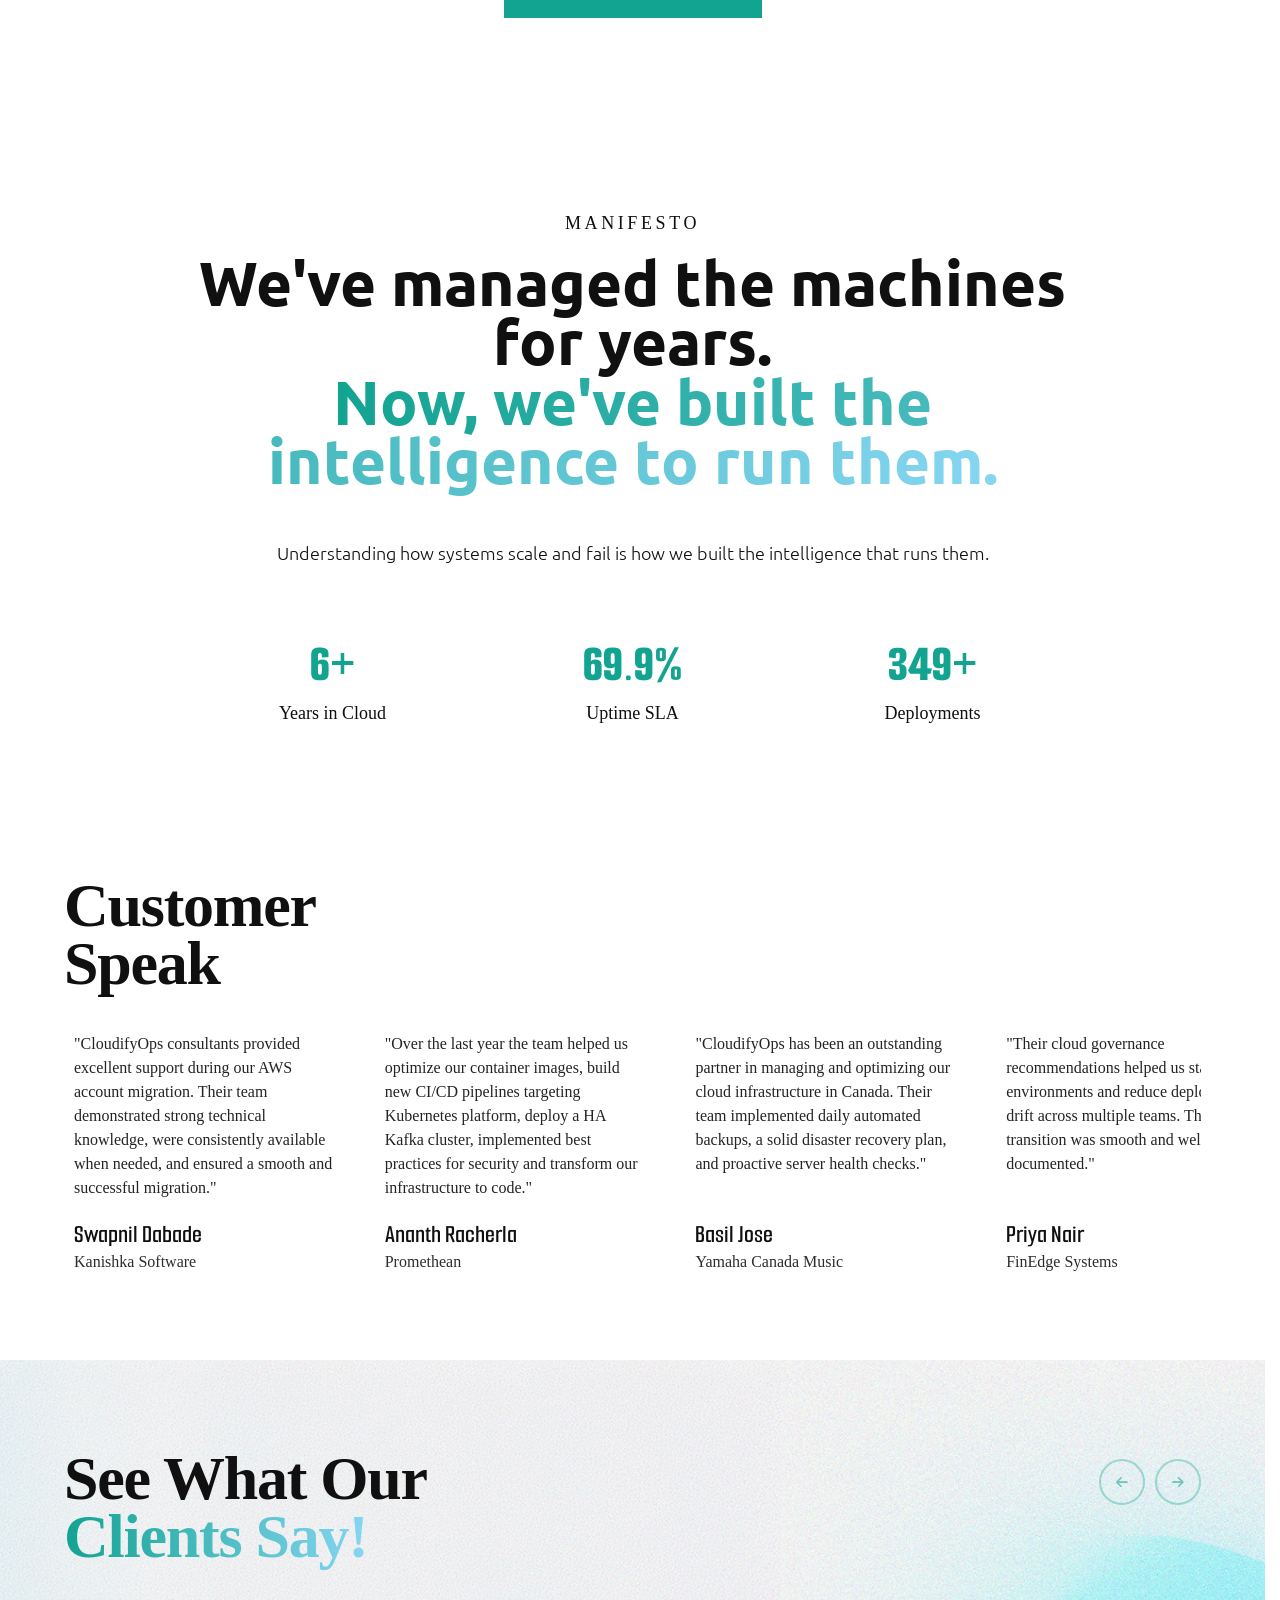
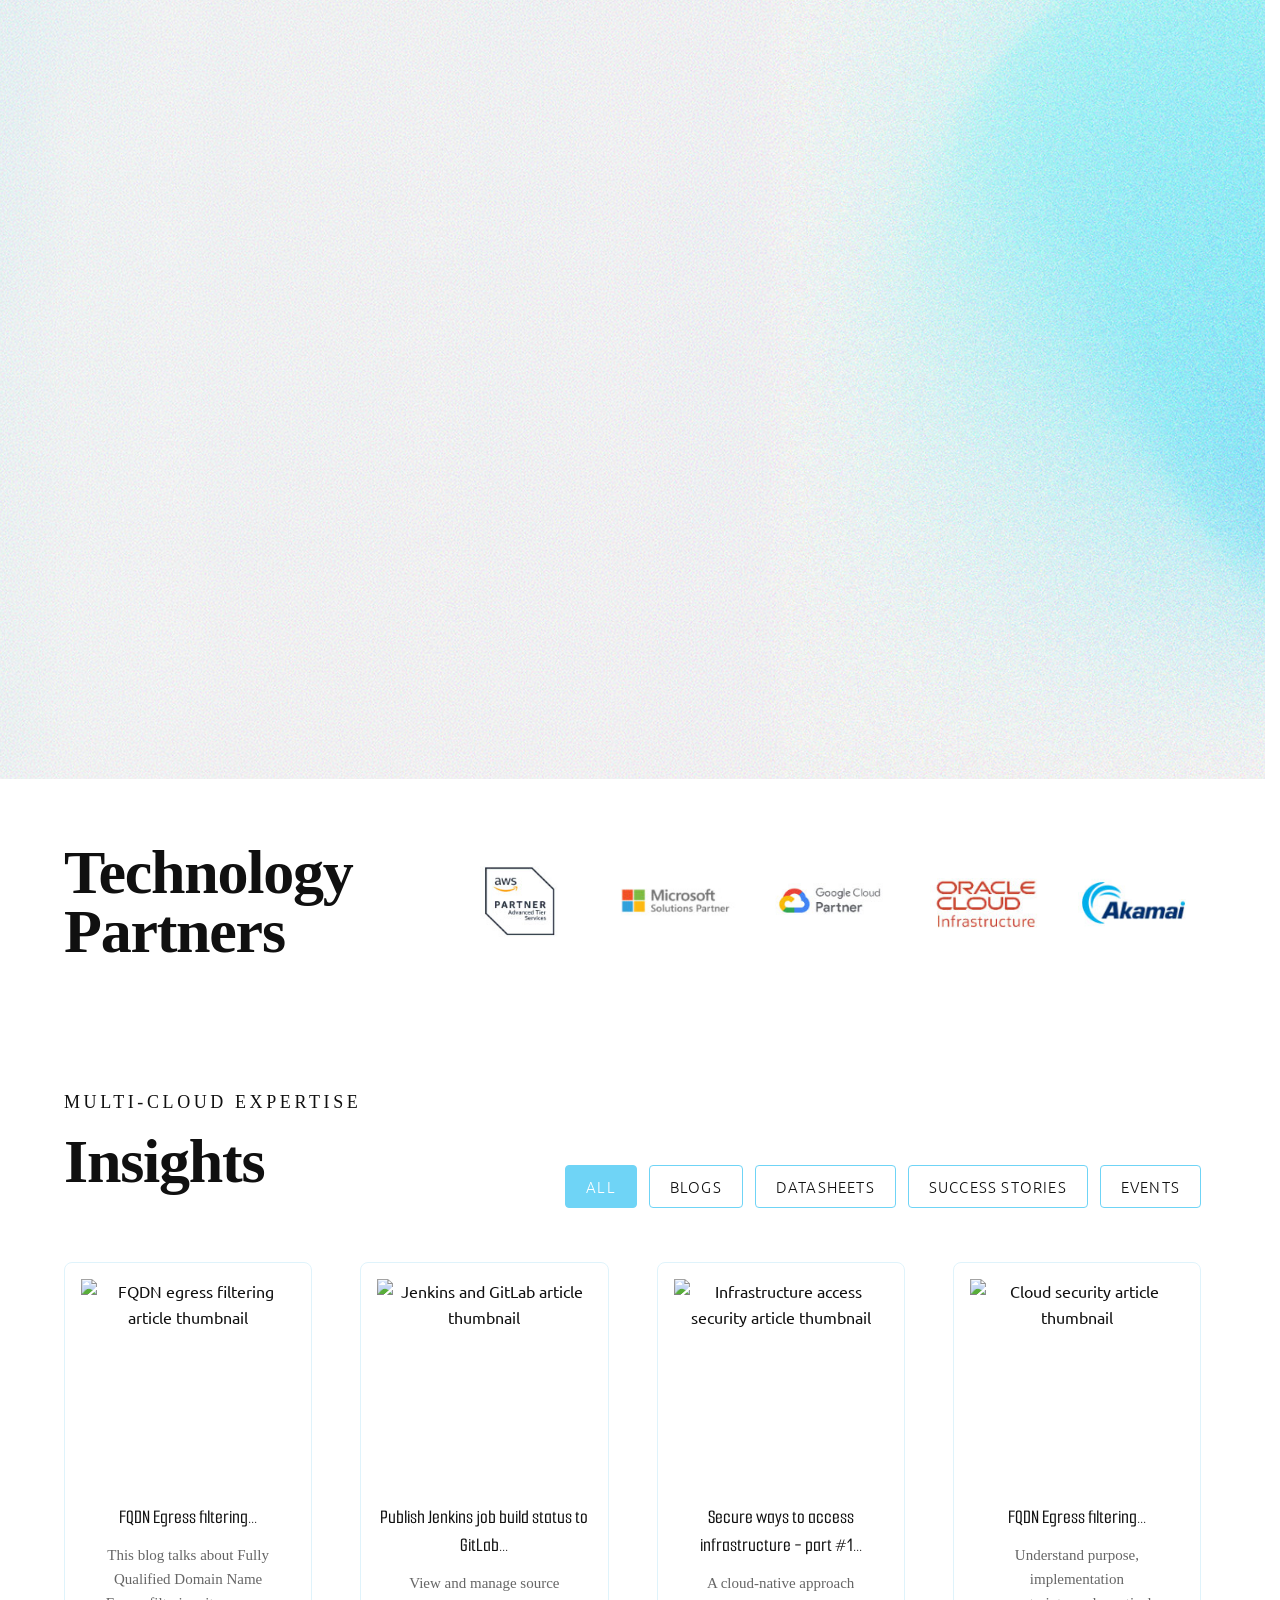
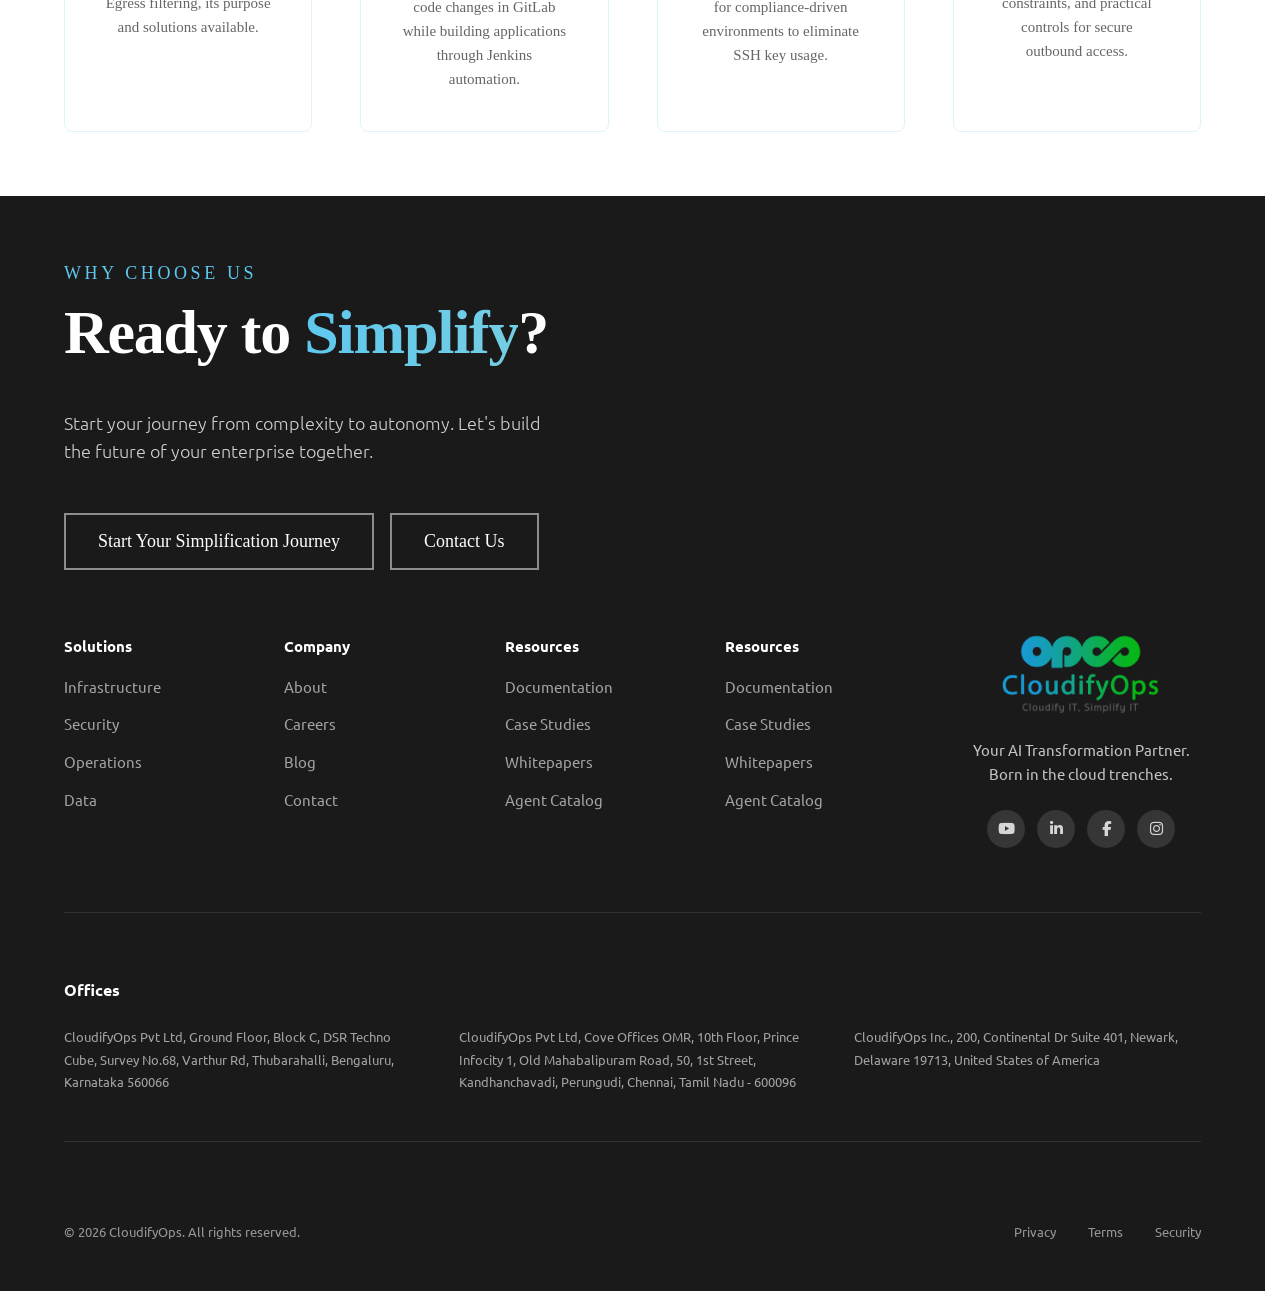
==== commit 52f1835a: "Adding Strategic partnership and bug fixes in index" ====
--- a/index.html
+++ b/index.html
@@ -20,19 +20,29 @@
       <img class="brand" src="images/logo.png" alt="CloudifyOps logo" />
       <nav aria-label="Primary">
         <ul class="nav-list">
-          <li><a href="#">Home</a></li>
-          <li><a href="#services">Services</a></li>
-          <li><a href="#products">Products</a></li>
-          <li><a href=""> 
-            <svg width="35" height="25" viewBox="0 0 35 25" fill="none" xmlns="http://www.w3.org/2000/svg">
-<path d="M8.75 1.77643C8.75 0.795367 9.53354 0 10.5 0H33.25C34.2165 0 35 0.795367 35 1.77643C35 2.75749 34.2165 3.55285 33.25 3.55285H10.5C9.53354 3.55285 8.75 2.75742 8.75 1.77643ZM33.25 10.6586H1.75C0.783535 10.6586 0 11.454 0 12.435C0 13.416 0.783535 14.2114 1.75 14.2114H33.25C34.2165 14.2114 35 13.416 35 12.435C35 11.454 34.2165 10.6586 33.25 10.6586ZM33.25 21.3171H17.5C16.5336 21.3171 15.75 22.1125 15.75 23.0935C15.75 24.0745 16.5336 24.87 17.5 24.87H33.25C34.2165 24.87 35 24.0745 35 23.0935C35 22.1125 34.2165 21.3171 33.25 21.3171Z" fill="#06B715"/>
-</svg>
-
-          </a></li>
+          <li class="nav-desktop-item"><a href="#">Home</a></li>
+          <li class="nav-desktop-item"><a href="#services">Services</a></li>
+          <li class="nav-desktop-item"><a href="#products">Products</a></li>
+          <li>
+            <button class="mobile-menu-toggle" id="mobile-menu-toggle" aria-expanded="false" aria-controls="mobile-nav" aria-label="Toggle mobile menu">
+              <svg width="35" height="25" viewBox="0 0 35 25" fill="none" xmlns="http://www.w3.org/2000/svg">
+                <path d="M8.75 1.77643C8.75 0.795367 9.53354 0 10.5 0H33.25C34.2165 0 35 0.795367 35 1.77643C35 2.75749 34.2165 3.55285 33.25 3.55285H10.5C9.53354 3.55285 8.75 2.75742 8.75 1.77643ZM33.25 10.6586H1.75C0.783535 10.6586 0 11.454 0 12.435C0 13.416 0.783535 14.2114 1.75 14.2114H33.25C34.2165 14.2114 35 13.416 35 12.435C35 11.454 34.2165 10.6586 33.25 10.6586ZM33.25 21.3171H17.5C16.5336 21.3171 15.75 22.1125 15.75 23.0935C15.75 24.0745 16.5336 24.87 17.5 24.87H33.25C34.2165 24.87 35 24.0745 35 23.0935C35 22.1125 34.2165 21.3171 33.25 21.3171Z" fill="#06B715"/>
+              </svg>
+            </button>
+          </li>
         </ul>
       </nav>
     </div>
   </header>
+
+  <!-- Mobile slide-down nav -->
+  <div id="mobile-nav" class="mobile-nav" aria-hidden="true">
+    <ul class="mobile-nav-list">
+      <li><a href="#">Home</a></li>
+      <li><a href="#services">Services</a></li>
+      <li><a href="#products">Products</a></li>
+    </ul>
+  </div>
 
   <main>
     <section class="hero section-soft" aria-labelledby="hero-title">
@@ -294,7 +304,7 @@
               <img src="images/productized_Logic.png" alt="Productized Logic" />  
               Productized Logic</li>
             <li>
-              <img src="images/ai_Accelerated.png" alt="AI-Accelerated" />  
+              <img src="images/AI_Accelerated.png" alt="AI-Accelerated" />  
               AI-Accelerated</li>
             <li>
               <img src="images/full_Autonomy.png" alt="Full Autonomy" />  
@@ -889,5 +899,27 @@
       });
     })();
   </script>
-</body>
-</html>
+
+  <script>
+    // Mobile menu toggle
+    (function () {
+      var toggleBtn = document.getElementById("mobile-menu-toggle");
+      var mobileNav = document.getElementById("mobile-nav");
+      if (!toggleBtn || !mobileNav) return;
+
+      toggleBtn.addEventListener("click", function () {
+        var isOpen = mobileNav.classList.toggle("is-open");
+        toggleBtn.setAttribute("aria-expanded", isOpen ? "true" : "false");
+        mobileNav.setAttribute("aria-hidden", isOpen ? "false" : "true");
+      });
+
+      // Close menu when a link is clicked
+      mobileNav.querySelectorAll("a").forEach(function (link) {
+        link.addEventListener("click", function () {
+          mobileNav.classList.remove("is-open");
+          toggleBtn.setAttribute("aria-expanded", "false");
+          mobileNav.setAttribute("aria-hidden", "true");
+        });
+      });
+    })();
+  </script>
--- a/styles.css
+++ b/styles.css
@@ -95,7 +95,7 @@
     --display-line: 38px;
     --body-size: 16px;
     --body-line: 20px;
-    --eyebrow-size: 14px;
+    --eyebrow-size: 15px;
     --container-pad: 16px;
   }
 }
@@ -273,10 +273,87 @@
   color: var(--teal-strong);
 }
 
+/* Mobile menu toggle button */
+.mobile-menu-toggle {
+  background: none;
+  border: none;
+  cursor: pointer;
+  padding: 4px;
+  display: flex;
+  align-items: center;
+  line-height: 1;
+}
+
+/* Mobile slide-down nav */
+.mobile-nav {
+  position: fixed;
+  top: 0;
+  left: 0;
+  width: 100%;
+  background: rgba(255, 255, 255, 0.97);
+  backdrop-filter: blur(10px);
+  -webkit-backdrop-filter: blur(10px);
+  z-index: 1099;
+  max-height: 0;
+  overflow: hidden;
+  transition: max-height 0.35s cubic-bezier(0.4, 0, 0.2, 1);
+  display: none;
+}
+
+.mobile-nav.is-open {
+  max-height: 320px;
+}
+
+.mobile-nav-list {
+  list-style: none;
+  padding: 72px 0 24px;
+  margin: 0;
+  display: flex;
+  flex-direction: column;
+}
+
+.mobile-nav-list li {
+  border-bottom: 1px solid rgba(0, 0, 0, 0.06);
+}
+
+.mobile-nav-list a {
+  display: block;
+  padding: 18px 24px;
+  font-family: var(--display-font);
+  font-size: 18px;
+  font-weight: 500;
+  color: var(--text);
+  text-decoration: none;
+  transition: color 0.2s ease, background 0.2s ease;
+}
+
+.mobile-nav-list a:hover {
+  color: var(--teal-strong);
+  background: rgba(18, 163, 145, 0.05);
+}
+
 @media (max-width: 767px) {
   .nav-list {
     gap: var(--spacing-lg);
   }
+  .container { width: 100%; }
+
+  /* Hide text nav links on mobile; show only toggle */
+  .nav-desktop-item {
+    display: none;
+  }
+
+  /* Show mobile nav panel */
+  .mobile-nav {
+    display: block;
+  }
+}
+
+@media (min-width: 768px) {
+  /* Hide hamburger toggle on desktop */
+  /* .mobile-menu-toggle {
+    display: none;
+  } */
 }
 
 /* ============================================
@@ -362,7 +439,7 @@
 }
 
 .hero-inner .display {
-  font-size: clamp(48px, 8vw, 62px);
+  font-size: clamp(40px, 8vw, 62px);
   line-height: 1.1;
   margin-bottom: var(--spacing-lg);
 }
@@ -419,6 +496,11 @@
 
 
 @media (max-width: 767px) {
+  .hero-inner{
+    margin: 0px;
+    padding: 0px;
+    width: 100%;
+  }
   .cta-row {
     flex-direction: column;
   }
@@ -445,7 +527,7 @@
 }
 
 .stats-grid dd {
-  font-size: clamp(14px, 1.5vw, 18px);
+  font-size: clamp(15px, 1.5vw, 18px);
   color: var(--text);
   font-weight: 300;
   font-family: var(--display-font); line-height: 1.2;
@@ -530,7 +612,7 @@
 
 .card h3 {
   font-family: var(--smooch-font);
-  font-size: clamp(16px, 3vw, 26px);
+  font-size: clamp(20px, 3vw, 26px);
   font-weight: 600;
   color: var(--text);
   margin-bottom: var(--spacing-sm);
@@ -538,7 +620,7 @@
 }
 
 .card p {
-  font-size: clamp(14px, 1.5vw, 16px);
+  font-size: clamp(15px, 1.5vw, 16px);
   font-family: var(--eyebrow-font);
   color:var(--text);
   line-height: 1.4;
@@ -562,6 +644,7 @@
   .cloud-services {
     grid-template-columns: 1fr;
   }
+  .visual-card{display: none;}
 }
 
 /* ============================================
@@ -657,7 +740,7 @@
 
 .provider-card h3 {
   font-family: var(--smooch-font);
-  font-size: clamp(16px, 1.6vw, 24px);
+  font-size: clamp(20px, 1.6vw, 24px);
   line-height: 1.16;
   font-weight: 700;
   color: #111;
@@ -690,7 +773,7 @@
 }
 
 .provider-link i {
-  font-size: 14px;
+  font-size: 15px;
   display: flex;
   align-items: center;
   justify-content: center;
@@ -747,6 +830,124 @@
 }
 
 /* ============================================
+   Strategic Partnerships: Intro + Partner Icons
+   ============================================ */
+.strategic-partners-intro { 
+  padding-top: clamp(34px, 4vw, 56px);
+  padding-bottom: clamp(22px, 3vw, 50px);
+}
+
+.strategic-partners-layout {
+  display: grid;
+  grid-template-columns: minmax(0, 1.38fr) minmax(320px, 1fr);
+  gap: clamp(28px, 4vw, 56px);
+  align-items: center;
+}
+
+.strategic-partners-copy {
+  max-width: 900px;
+  margin: 0 0 clamp(22px, 3vw, 34px);
+  font-family: var(--display-font);
+  font-size: clamp(18px, 1.8vw, 22px);
+  line-height: 1.45;
+  letter-spacing: 0.06em;
+  color: #1f1f1f;
+}
+
+.strategic-provider-grid {
+  display: grid;
+  grid-template-columns: repeat(3, minmax(150px, 1fr));
+  gap: clamp(10px, 1.8vw, 20px);
+}
+
+.strategic-provider-card {
+  min-height: 250px;
+  border: none;
+  border-radius: 0;
+  padding: 10px;
+  background: transparent;
+}
+
+.strategic-provider-card:hover {
+  transform: none;
+  box-shadow: none;
+  border: none;
+  background: transparent;
+}
+
+.strategic-provider-card img {
+  max-width: 76%;
+  max-height: 92px;
+  margin-bottom: 12px;
+}
+
+.strategic-provider-card h3 {
+  margin-bottom: 14px;
+}
+
+.strategic-partners-right {
+  display: flex;
+  justify-content: center;
+  align-items: center;
+}
+
+.strategic-partners-right img {
+  width: min(100%, 760px);
+  height: auto;
+  display: block;
+}
+
+@media (max-width: 1199px) {
+  .strategic-partners-layout {
+    grid-template-columns: 1fr;
+    align-items: start;
+  }
+
+  .strategic-provider-grid {
+    grid-template-columns: repeat(3, minmax(170px, 1fr));
+  }
+
+  .strategic-partners-right {
+    justify-content: flex-end;
+  }
+
+  .strategic-partners-right img {
+    width: min(100%, 620px);
+  }
+}
+
+@media (max-width: 767px) {
+  .strategic-partners-copy {
+    letter-spacing: 0.03em;
+    font-size: clamp(16px, 4.4vw, 20px);
+  }
+
+  .strategic-provider-grid {
+    grid-template-columns: 1fr;
+  }
+
+  .strategic-provider-card {
+    min-height: 210px;
+  }
+
+  .strategic-partners-right {
+    justify-content: center;
+  }
+}
+
+.sr-only {
+  position: absolute;
+  width: 1px;
+  height: 1px;
+  padding: 0;
+  margin: -1px;
+  overflow: hidden;
+  clip: rect(0, 0, 0, 0);
+  white-space: nowrap;
+  border: 0;
+}
+
+/* ============================================
    Section 4: AI Services
    ============================================ */
 .ai-services-section {
@@ -781,7 +982,7 @@
 }
 
 .service-card h3 {
-  font-size: clamp(16px, 3vw, 26px);
+  font-size: clamp(20px, 3vw, 26px);
   font-family: var(--smooch-font);
   font-weight: 600;
   color: var(--text);
@@ -839,7 +1040,7 @@
     grid-template-columns: repeat(2, 1fr);
     gap: var(--spacing-xl);
   }
-  .background-visual{top:-150px; }
+  .background-visual{display:none; top:-150px; }
   .background-visual img{max-width:550px; }
 }
 
@@ -895,7 +1096,7 @@
 }
 
 .managed-card h3 {
-  font-size: clamp(16px, 3vw, 26px);
+  font-size: clamp(20px, 3vw, 26px);
   font-family: var(--smooch-font);
   font-weight: 600;
   color: var(--text);
@@ -947,7 +1148,10 @@
   .managed-grid {
     grid-template-columns: 1fr;
   }
+  .managed-section .lead{max-width:100%}
+  .managed-bg{display: none;}
   .managed-bg img{max-width:400px; }
+  
 }
 
 /* ============================================
@@ -1081,7 +1285,7 @@
 
 .timeline-step h3 {
   font-family: var(--smooch-font);
-  font-size: clamp(12px, 1.15vw, 18px);
+  font-size: clamp(16px, 1.15vw, 18px);
   letter-spacing: 0.22em;
   font-weight: 400;
   color: var(--text);
@@ -1137,8 +1341,6 @@
 
   .timeline-step {
     min-height: 160px;
-    padding-top: 46px;
-    padding-left: 16px;
   }
 
   .timeline-step h3 {
@@ -1598,7 +1800,7 @@
   border: 1px solid #6fd4f6;
   color: #101010;
   font-family: var(--body-font);
-  font-size: 14px;
+  font-size: 15px;
   font-weight: 300;
   letter-spacing: 0.08em;
   text-transform: uppercase;
@@ -1657,7 +1859,7 @@
 }
 
 .insight p {
-  font-size: 14px;
+  font-size: 15px;
   color: #666;
   margin: 0 var(--spacing-lg) var(--spacing-lg);
   line-height: 1.6;
@@ -1679,7 +1881,7 @@
     gap: 8px;
   }
   .insights-filter-btn {
-    font-size: 11px;
+    font-size: 12px;
     padding: 8px 14px;
   }
   .insights-grid {
@@ -1761,7 +1963,7 @@
 .footer-nav-cols a {
   color: rgba(255, 255, 255, 0.6);
   text-decoration: none;
-  font-size: 14px;
+  font-size: 15px;
   transition: color 0.3s ease;
 }
 
@@ -1925,7 +2127,10 @@
 
   /* Security Approach Section */
   .security-approach {
-    background: linear-gradient(145deg, #d9f4f4 0%, #eafafa 40%, #f0fbfb 70%, #cef1f1 100%);
+    /* background: linear-gradient(145deg, #d9f4f4 0%, #eafafa 40%, #f0fbfb 70%, #cef1f1 100%); */
+    background-image: url(images/section_bg.jpg);
+    background-position: top;
+    background-size: cover;
     position: relative;
     overflow: hidden;
     padding-top: clamp(56px, 7vw, 100px);
@@ -1963,6 +2168,7 @@
     display: flex;
     flex-direction: column;
     gap: var(--spacing-xl);
+    padding-top: 150px;
   }
 
   .lead-content {
@@ -1973,90 +2179,87 @@
     font-family: var(--display-font);
     font-weight: 400;
   }
+  .lead-content.subcontent{
+    font-size: clamp(15px, 1.2vw, 16px);  
+  }
 
   @media (max-width: 899px) {
     .security-approach-layout {
       grid-template-columns: 1fr;
       gap: var(--spacing-2xl);
     }
+      .security-approach-body {
+        padding-top: 0px;
+      }
   }
 
   /* Services Cards Grid */
   .security-services {
-    background: #f5fbfc;
+    background: #ffffff;
+    padding-top: clamp(56px, 6vw, 88px);
+    padding-bottom: clamp(56px, 6vw, 88px);
   }
 
   .security-services .display {
-    margin-bottom: var(--spacing-2xl);
+    margin-bottom: clamp(28px, 4vw, 44px);
+    max-width: 280px;
+    line-height: 0.95;
   }
 
   .services-cards-grid {
     display: grid;
     grid-template-columns: repeat(4, 1fr);
-    gap: var(--spacing-xl);
-    margin-top: var(--spacing-2xl);
+    gap: 10px;
+    margin-top: 0;
   }
 
   .service-box {
-    background: #fff;
-    padding: var(--spacing-xl);
-    border-radius: 8px;
-    border: 1px solid var(--line);
-    transition: all 0.3s ease;
+    background: #f4f4f4;
+    padding: clamp(22px, 2.2vw, 28px);
+    border-radius: 0;
+    border: 1px solid #f0f0f0;
+    min-height: 265px;
+    transition: transform 0.3s ease, box-shadow 0.3s ease;
     display: flex;
     flex-direction: column;
   }
 
   .service-box:hover {
-    border-color: var(--teal-strong);
-    box-shadow: 0 12px 32px rgba(18, 163, 145, 0.15);
-    transform: translateY(-6px);
+    box-shadow: 0 16px 34px rgba(18, 163, 145, 0.08);
+    transform: translateY(-4px);
+  }
+
+  .service-box-icon {
+    width: 42px;
+    height: 42px;
+    object-fit: contain;
+    margin-bottom: 18px;
   }
 
   .service-box h3 {
     font-family: var(--smooch-font);
-    font-size: clamp(18px, 2vw, 22px);
-    font-weight: 600;
+    font-size: clamp(24px, 2vw, 30px);
+    font-weight: 500;
     color: var(--text);
-    margin-bottom: var(--spacing-md);
-    line-height: 1.3;
+    margin-bottom: 12px;
+    line-height: 1.15;
+    letter-spacing: -0.02em;
+    max-width: 210px;
   }
 
   .service-box > p {
-    font-family: var(--body-font);
-    font-size: 15px;
-    color: #555;
-    margin-bottom: var(--spacing-lg);
-    line-height: 1.6;
+    font-family: var(--display-font);
+    font-size: clamp(15px, 1.5vw, 16px);
+    color: #333;
+    margin-bottom: 0;
+    line-height: 1.28;
     flex-grow: 1;
-  }
-
-  .service-box ul {
-    list-style: none;
-    padding: 0;
-  }
-
-  .service-box li {
-    font-family: var(--body-font);
-    font-size: 14px;
-    color: #666;
-    padding: 6px 0 6px 24px;
-    position: relative;
-    line-height: 1.5;
-  }
-
-  .service-box li:before {
-    content: "●";
-    position: absolute;
-    left: 8px;
-    color: var(--teal-strong);
-    font-weight: bold;
   }
 
   @media (max-width: 1199px) {
     .services-cards-grid {
       grid-template-columns: repeat(2, 1fr);
-      gap: var(--spacing-lg);
+      gap: 12px;
     }
   }
 
@@ -2064,183 +2267,272 @@
     .services-cards-grid {
       grid-template-columns: 1fr;
     }
+
+    .security-services .display {
+      max-width: none;
+      line-height: 1;
+    }
+
+    .service-box {
+      min-height: auto;
+    }
   }
 
   /* Why Choose Section */
   .why-choose-section {
-    background: #fff;
-    text-align: center;
-  }
-
-  .why-choose-section .display {
-    font-size: clamp(42px, 6vw, 62px);
-    margin-bottom: var(--spacing-2xl);
+    background-image: url(images/section_bg.jpg);
+    background-position: top center;
+    background-size: cover;
+    position: relative;
+    padding-top: clamp(64px, 8vw, 96px);
+    padding-bottom: clamp(64px, 8vw, 96px);
+  }
+
+
+  .why-choose-layout {
+    position: relative;
+    z-index: 1;
+  }
+
+  .why-title {
+    font-size: clamp(48px, 5vw, 62px);
+    line-height: 1.05;
+    margin-bottom: clamp(44px, 6vw, 68px);
+    color: #12a391;
+    max-width: 400px;
+    text-align: left;
   }
 
   .why-choose-grid {
     display: grid;
+    grid-template-columns: repeat(4, 1fr);
+    gap: clamp(24px, 3vw, 42px);
+    margin-top: 0;
+  }
+
+  .why-item {
+    display: flex;
+    flex-direction: column;
+    gap: 12px;
+    padding: 0;
+  }
+
+  .why-number {
+    font-family: var(--display-font);
+    font-size: clamp(32px, 4vw, 48px);
+    font-weight: 300;
+    line-height: 1;
+    color: #000000;
+    letter-spacing: 0.08em;
+  }
+
+  .why-text {
+    font-family: var(--display-font);
+    font-size: clamp(15px, 1.1vw, 17px);
+    font-weight: 500;
+    line-height: 1.3;
+    color: #1f1f1f;
+    text-transform: uppercase;
+    margin: 0;
+    letter-spacing: 0.015em;
+  }
+
+  @media (max-width: 1199px) {
+    .why-choose-grid {
+      grid-template-columns: repeat(3, 1fr);
+    }
+  }
+
+  @media (max-width: 899px) {
+    .why-choose-grid {
+      grid-template-columns: repeat(2, 1fr);
+    }
+  }
+
+  @media (max-width: 575px) {
+    .why-choose-grid {
+      grid-template-columns: 1fr;
+    }
+
+    .why-title {
+      max-width: 100%;
+    }
+  }
+
+  /* Related Services Section */
+  .related-services {
+    background: #fff;
+  }
+
+  .related-services-layout {
+    display: grid;
+    grid-template-columns: clamp(280px, 35%, 450px) 1fr;
+    gap: clamp(40px, 6vw, 80px);
+    align-items: center;
+    margin: 80px 0px;
+  }
+
+  .related-services-header {
+    padding-top: var(--spacing-lg);
+  }
+
+  .related-title {
+    font-size: clamp(36px, 5vw, 56px);
+    line-height: 1.1;
+    color: var(--text);
+    text-align: left;
+    margin: 0;
+  }
+
+  .related-services-grid {
+    display: grid;
     grid-template-columns: repeat(3, 1fr);
-    gap: var(--spacing-2xl);
-    margin-top: var(--spacing-2xl);
-  }
-
-  .why-card {
-    padding: var(--spacing-2xl);
-    background: #f9fbfc;
-    border-radius: 12px;
-    border: 1px solid var(--line);
+    gap: clamp(20px, 3vw, 32px);
+  }
+
+  .related-card {
+    background: transparent;
+    padding: clamp(10px, 2vw, 10px) clamp(20px, 2.5vw, 20px);
+    border: 1px solid var(--teal-strong);
     transition: all 0.3s ease;
+    display: flex;
+    flex-direction: column;
+    justify-content: center;
+    align-items: flex-start;
+    text-align: left;
+    position: relative;
+  }
+
+  .related-card:hover {
+    background: rgba(18, 163, 145, 0.04);
+  }
+
+  .related-card h3 {
+    font-family: var(--display-font);
+    font-size: clamp(15px, 1.2vw, 18px);
+    font-weight: 500;
+    color: var(--text);
+    margin: 0;
+    text-transform: uppercase;
+    letter-spacing: 0.05em;
+    padding-right: 32px;
+    line-height: 1.4;
+  }
+
+  .related-arrow {
+    position: absolute;
+    top: 50%;
+    right: clamp(16px, 2vw, 24px);
+    transform: translateY(-50%);
+    display: flex;
+    align-items: center;
+    justify-content: center;
+    width: 24px;
+    height: 24px;
+    color: var(--teal-strong);
+    font-size: 18px;
+    text-decoration: none;
+    transition: transform 0.3s ease;
+  }
+
+  .related-card:hover .related-arrow {
+    transform: translateY(-50%) translateX(4px);
+  }
+
+  @media (max-width: 1199px) {
+    .related-services-layout {
+      grid-template-columns: 1fr;
+      gap: clamp(32px, 5vw, 48px);
+      margin: 0px;
+    }
+
+    .related-services-grid {
+      grid-template-columns: repeat(3, 1fr);
+    }
+  }
+
+  @media (max-width: 767px) {
+    .related-services-layout {
+      grid-template-columns: 1fr;
+    }
+
+    .related-services-grid {
+      grid-template-columns: 1fr;
+    }
+  }
+
+  /* Utility Classes */
+  .center {
     text-align: center;
+  }
+
+  /* Ready to Get Started Section */
+
+  .get-started-section {
+    position: relative;
+    background-image: url(images/section_bg.jpg);
+    background-position: top center;
+    background-size: cover;
+    min-height: 420px;
+    display: flex;
+    align-items: center;
+    justify-content: center;
+    z-index: 1;
+    overflow: hidden;
+    padding: clamp(64px, 12vw, 140px) 0;
+  }
+
+
+  .get-started-layout {
+    position: relative;
+    z-index: 1;
     display: flex;
     flex-direction: column;
     align-items: center;
-  }
-
-  .why-card:hover {
-    border-color: var(--teal-strong);
-    box-shadow: 0 12px 32px rgba(18, 163, 145, 0.12);
-    transform: translateY(-8px);
-    background: #fff;
-  }
-
-  .why-icon {
-    width: 56px;
-    height: 56px;
-    border-radius: 50%;
-    background: linear-gradient(135deg, #12a391, #26aca1);
-    display: flex;
-    align-items: center;
     justify-content: center;
-    margin-bottom: var(--spacing-lg);
-    font-size: 28px;
-    color: #fff;
-  }
-
-  .why-card h3 {
-    font-family: var(--smooch-font);
-    font-size: clamp(18px, 2vw, 24px);
+    text-align: center;
+    width: 100%;
+    max-width: 800px;
+  }
+
+  .get-started-title {
+    font-family: var(--display-font);
+    font-size: clamp(36px, 6vw, 56px);
+    font-weight: 800;
+    color: #101010;
+    margin-bottom: clamp(16px, 2vw, 24px);
+    letter-spacing: 0.01em;
+  }
+
+  .get-started-subtitle {
+    font-family: var(--display-font);
+    font-size: clamp(15px, 2vw, 20px);
+    color: #222;
+    letter-spacing: 0.18em;
+    margin-bottom: clamp(36px, 5vw, 48px);
+    text-transform: uppercase;
+    font-weight: 400;
+  }
+
+  .get-started-btn {
+    min-width: 200px;
+    font-size: 1.18rem;
     font-weight: 600;
-    color: var(--text);
-    margin-bottom: var(--spacing-md);
-  }
-
-  .why-card p {
-    font-family: var(--body-font);
-    font-size: 15px;
-    color: #666;
-    line-height: 1.6;
-  }
-
-  @media (max-width: 1199px) {
-    .why-choose-grid {
-      grid-template-columns: repeat(2, 1fr);
-      gap: var(--spacing-lg);
+    padding: 16px 36px;
+    border-radius: 2px;
+  }
+
+  @media (max-width: 767px) {
+    .get-started-title {
+      font-size: clamp(28px, 8vw, 38px);
     }
-  }
-
-  @media (max-width: 767px) {
-    .why-choose-grid {
-      grid-template-columns: 1fr;
+    .get-started-section {
+      padding: 48px 0;
     }
-  }
-
-  /* Related Services Section */
-  .related-services {
-    background: #f5fbfc;
-    text-align: center;
-  }
-
-  .related-services .display {
-    font-size: clamp(42px, 6vw, 62px);
-    margin-bottom: var(--spacing-2xl);
-  }
-
-  .related-services-grid {
-    display: grid;
-    grid-template-columns: repeat(4, 1fr);
-    gap: var(--spacing-2xl);
-    margin-top: var(--spacing-2xl);
-  }
-
-  .related-card {
-    background: #fff;
-    padding: var(--spacing-2xl) var(--spacing-lg);
-    border-radius: 8px;
-    border: 1px solid var(--line);
-    transition: all 0.3s ease;
-    display: flex;
-    flex-direction: column;
-    align-items: center;
-    text-align: center;
-  }
-
-  .related-card:hover {
-    border-color: var(--teal-strong);
-    box-shadow: 0 12px 32px rgba(18, 163, 145, 0.12);
-    transform: translateY(-8px);
-  }
-
-  .related-icon {
-    width: 48px;
-    height: 48px;
-    border-radius: 50%;
-    background: linear-gradient(135deg, rgba(18, 163, 145, 0.1), rgba(38, 172, 161, 0.1));
-    display: flex;
-    align-items: center;
-    justify-content: center;
-    margin-bottom: var(--spacing-lg);
-    font-size: 24px;
-    color: var(--teal-strong);
-  }
-
-  .related-card h3 {
-    font-family: var(--smooch-font);
-    font-size: clamp(16px, 1.8vw, 22px);
-    font-weight: 600;
-    color: var(--text);
-    margin-bottom: var(--spacing-md);
-  }
-
-  .related-card p {
-    font-family: var(--body-font);
-    font-size: 15px;
-    color: #666;
-    line-height: 1.6;
-    margin-bottom: var(--spacing-lg);
-    flex-grow: 1;
-  }
-
-  .related-card .learn-more {
-    display: inline-block;
-    color: var(--text);
-    font-weight: 600;
-    text-decoration: none;
-    font-family: var(--body-font);
-    font-size: 14px;
-    transition: color 0.3s ease;
-    margin-top: auto;
-  }
-
-  .related-card .learn-more:hover {
-    color: var(--teal-strong);
-  }
-
-  @media (max-width: 1199px) {
-    .related-services-grid {
-      grid-template-columns: repeat(2, 1fr);
-      gap: var(--spacing-lg);
+    .get-started-btn {
+      width: 100%;
+      min-width: 0;
     }
-  }
-
-  @media (max-width: 767px) {
-    .related-services-grid {
-      grid-template-columns: 1fr;
-    }
-  }
-
-  /* Utility Classes */
-  .center {
-    text-align: center;
   }
 
   .text-center {
@@ -2265,7 +2557,7 @@
 }
 
 .footer-tagline {
-  font-size: 14px;
+  font-size: 15px;
   color: rgba(255, 255, 255, 0.75);
   line-height: 1.6;
 }
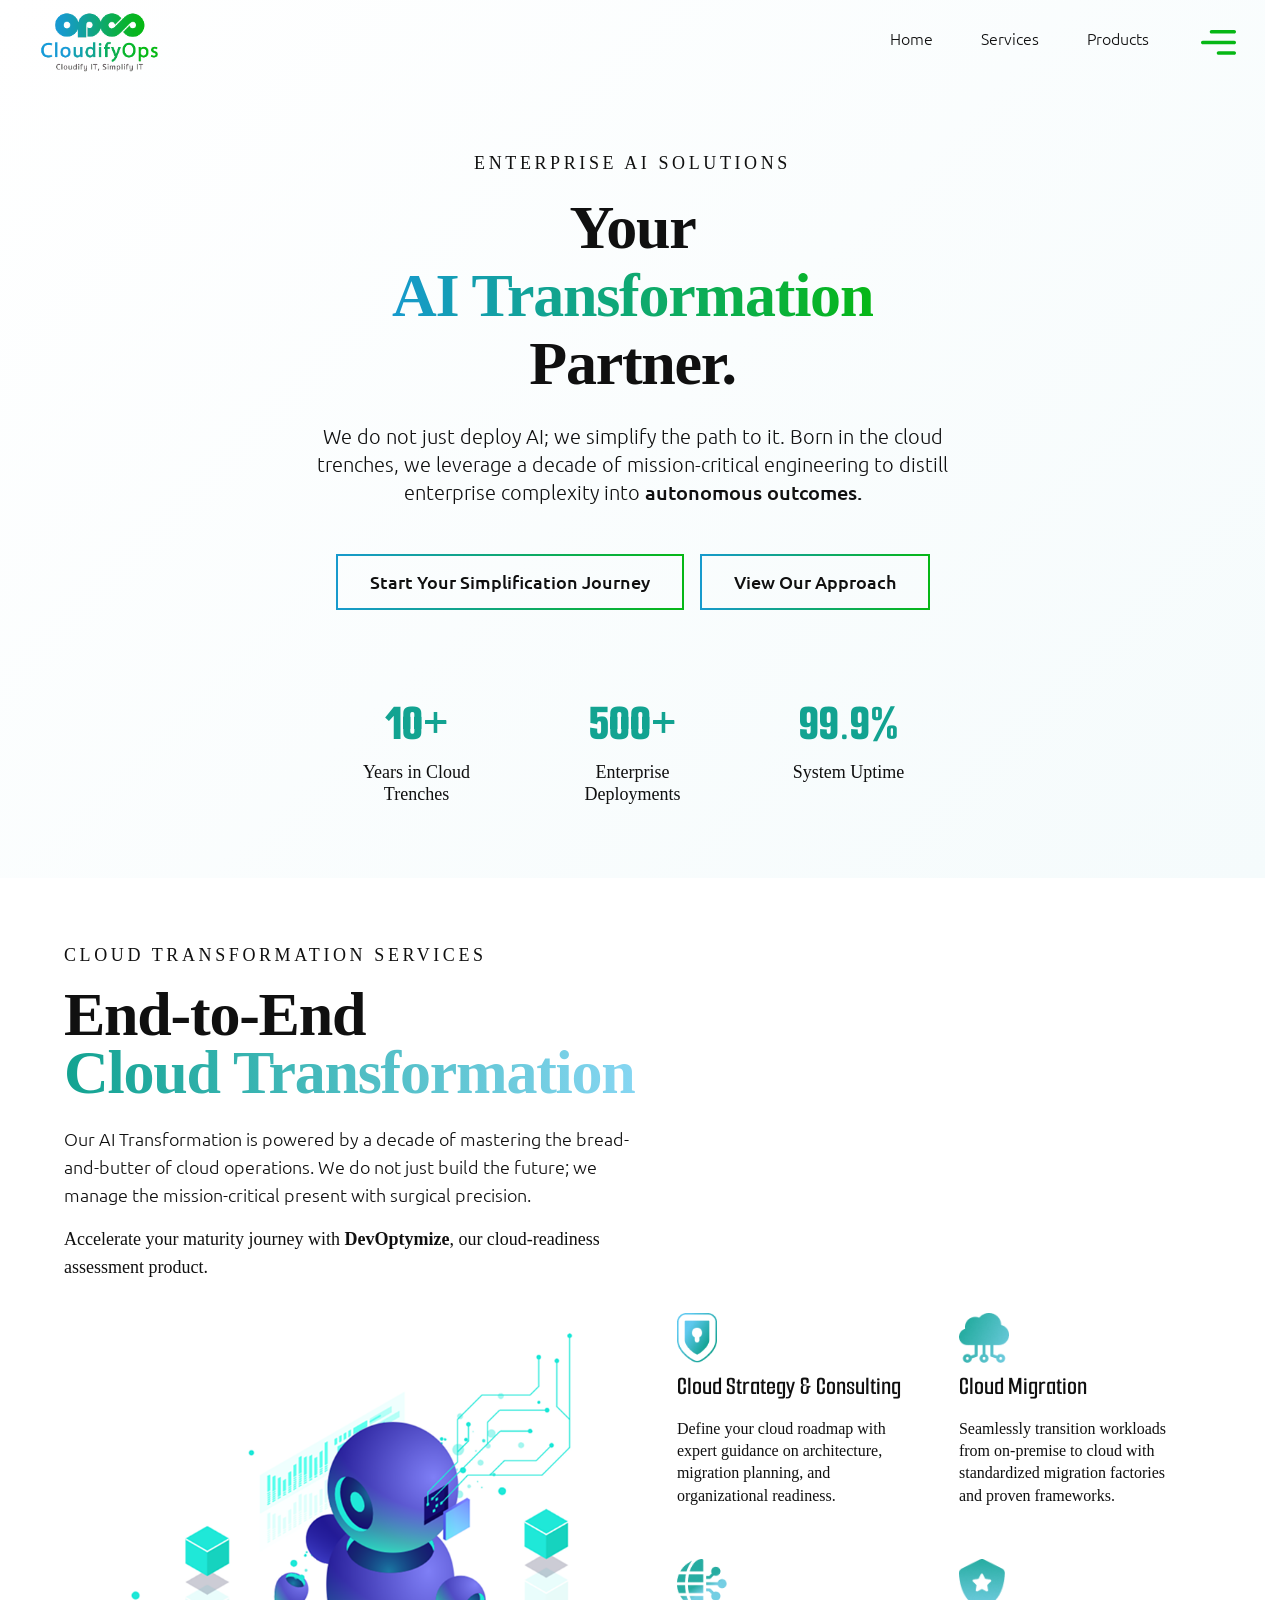
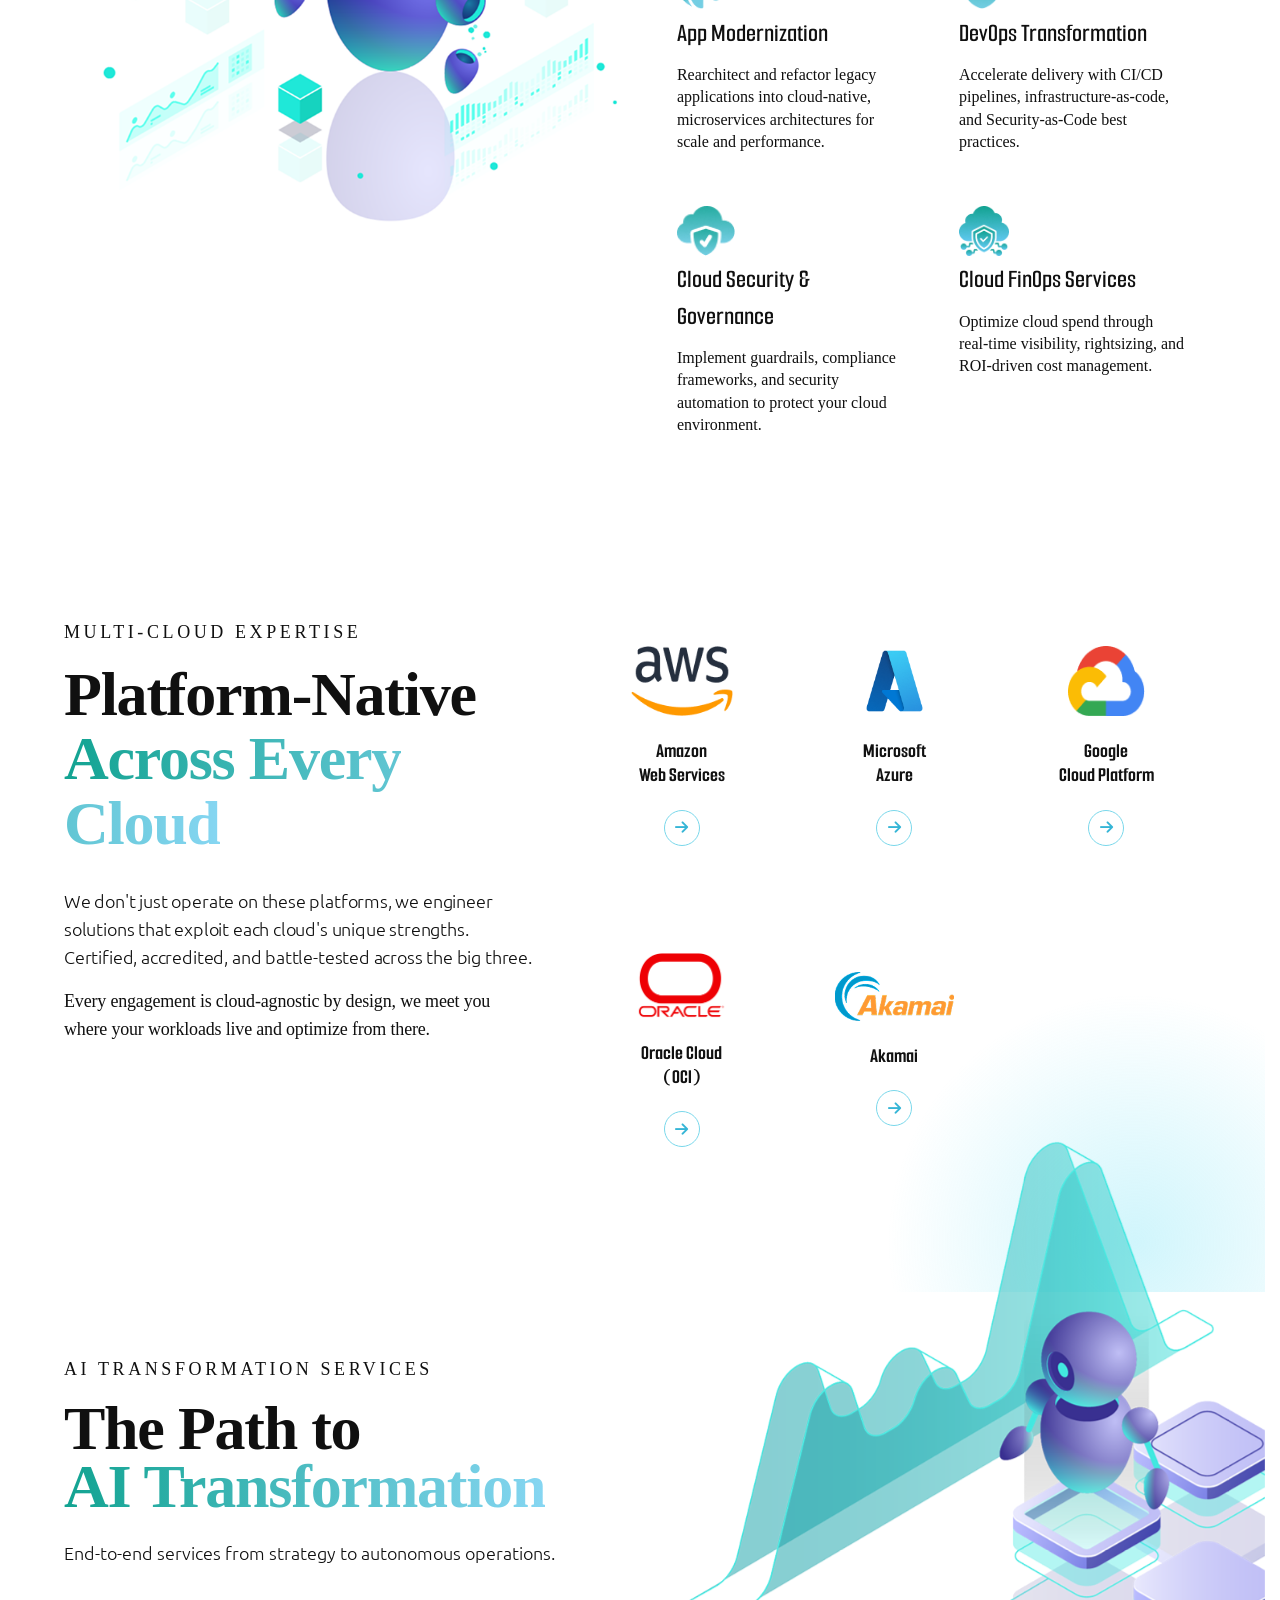
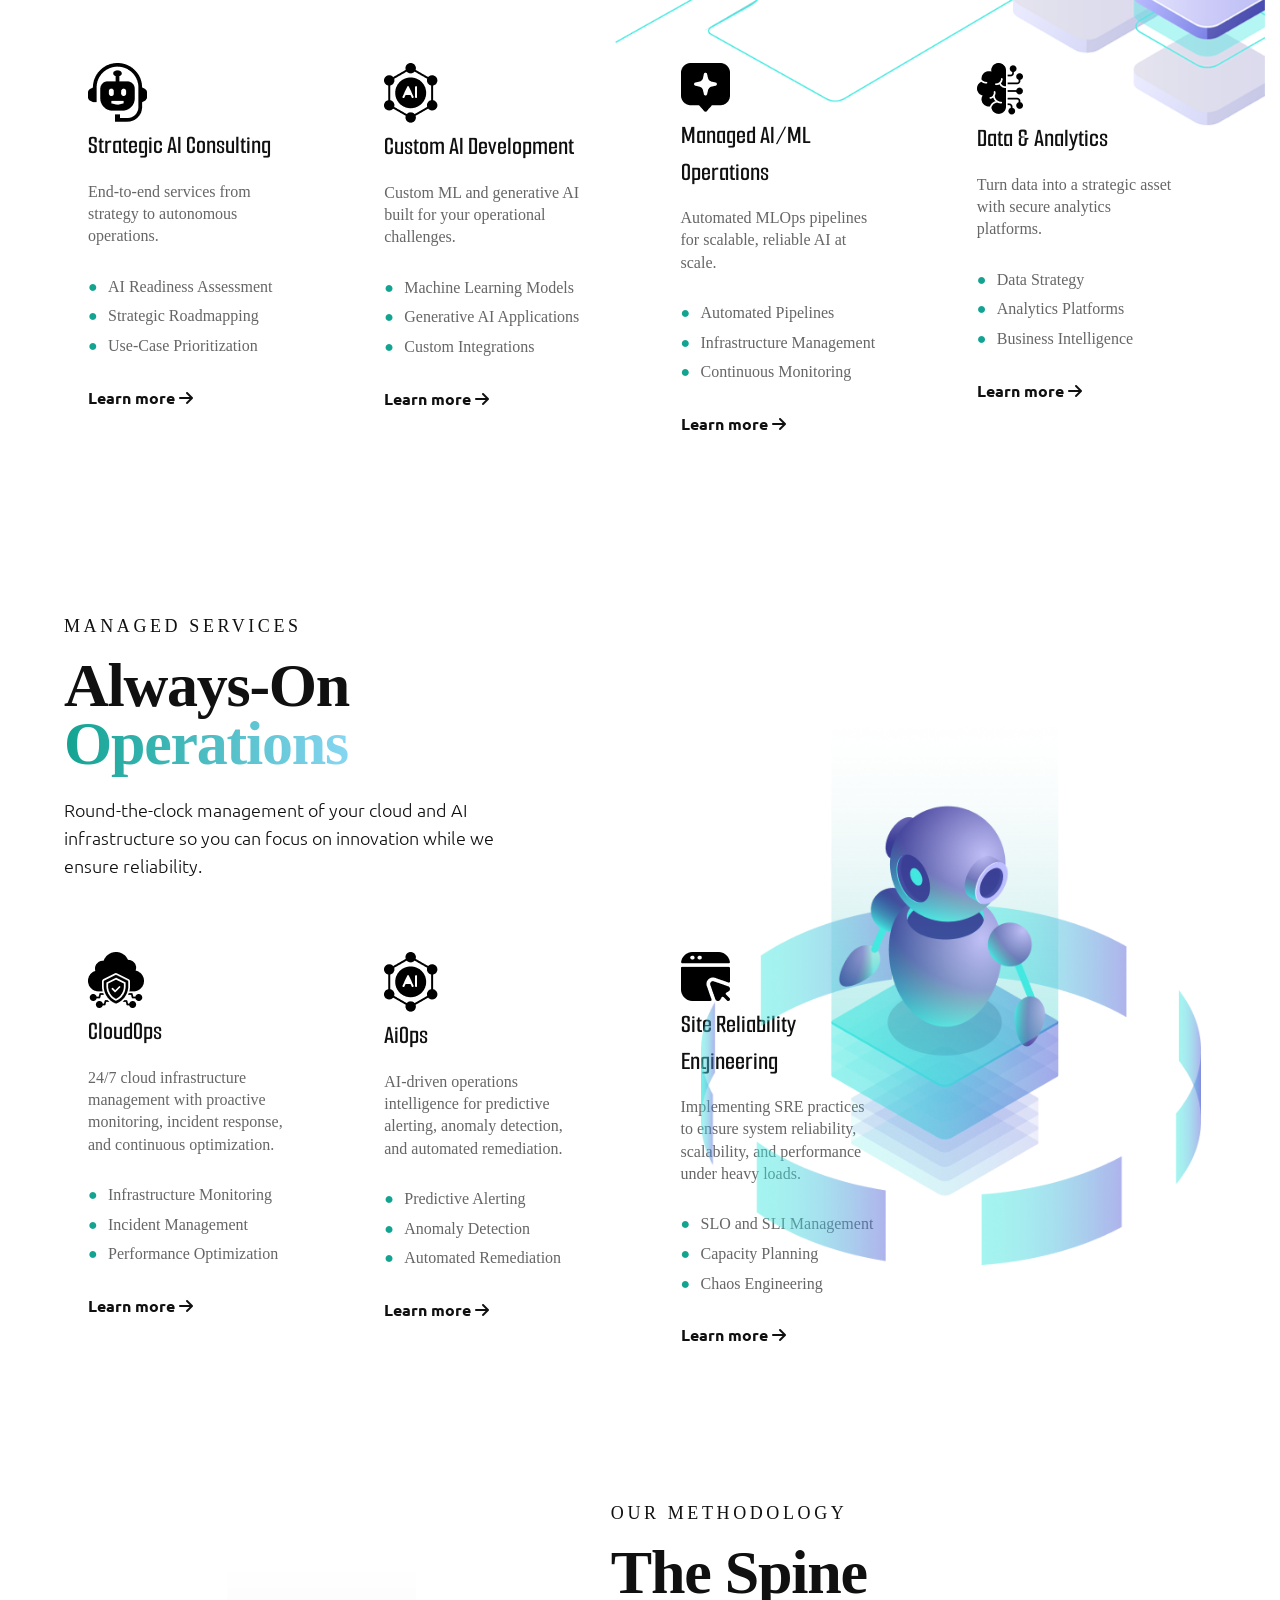
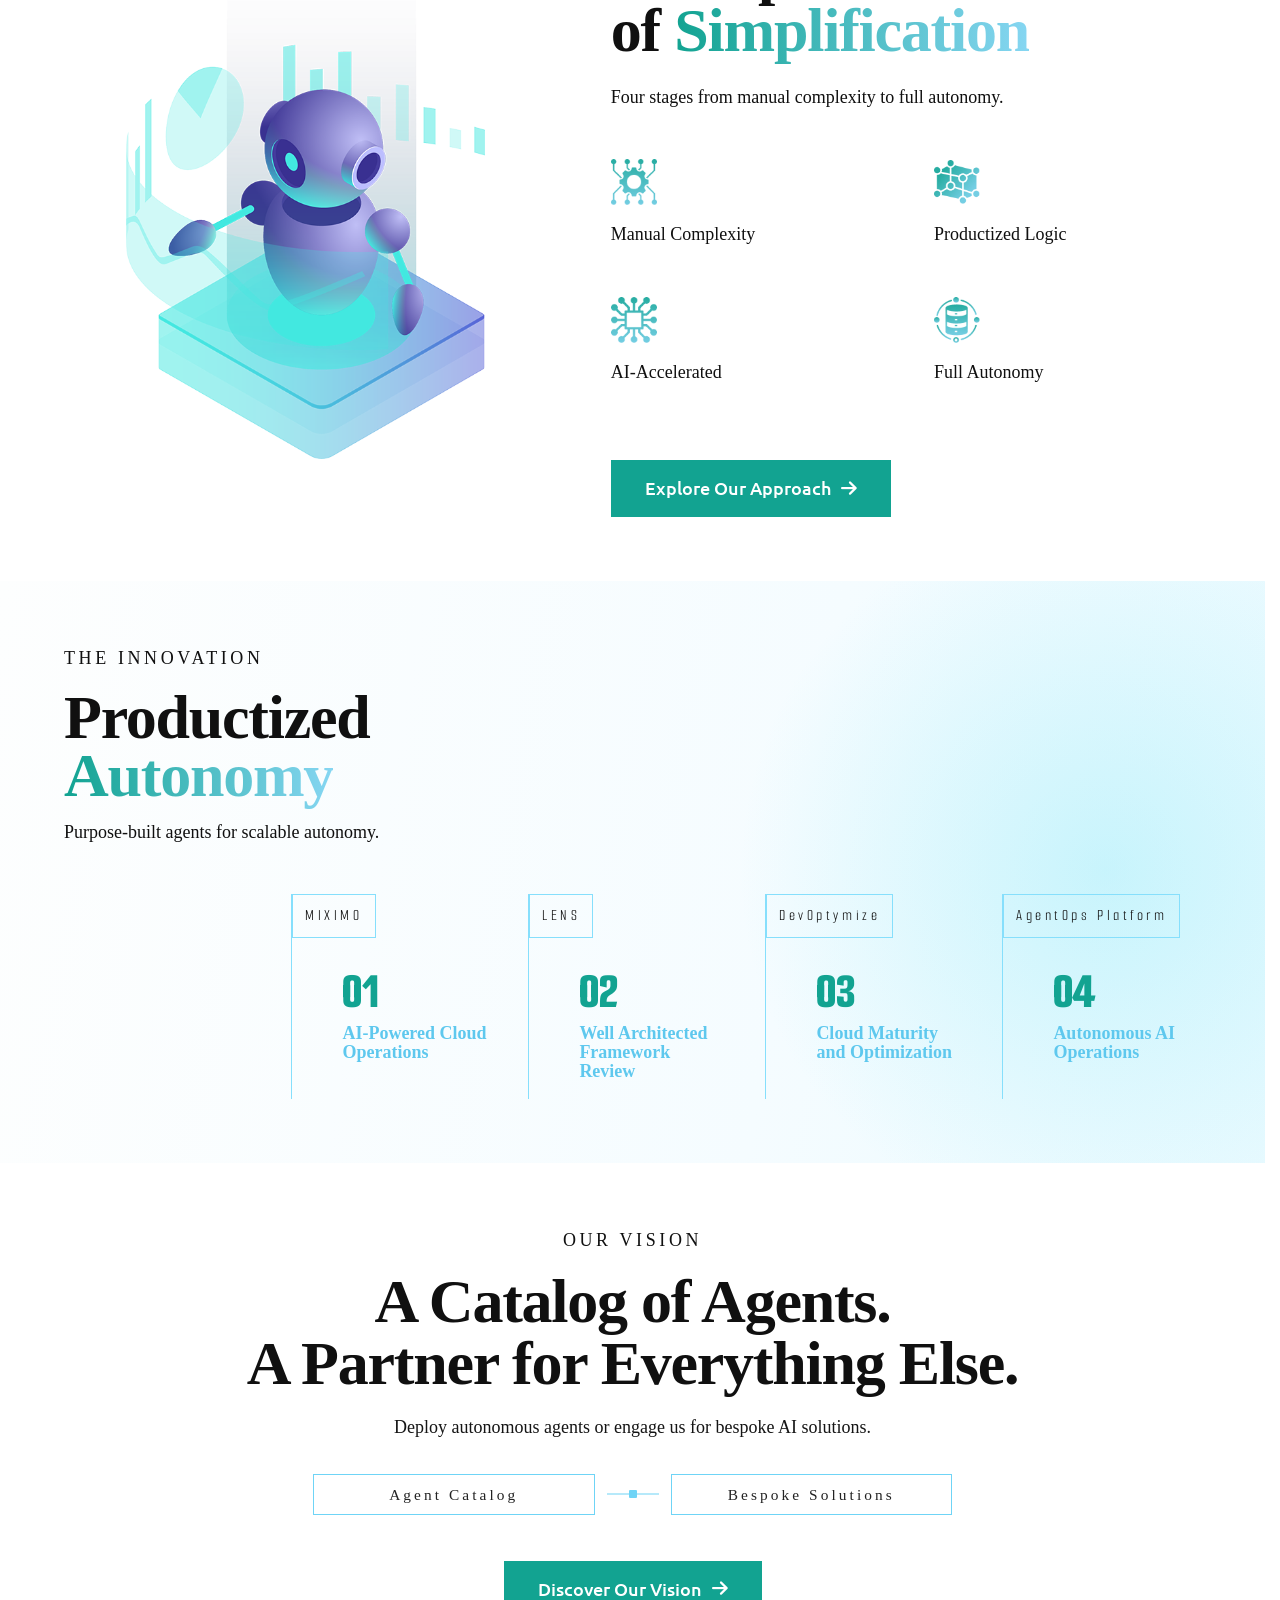
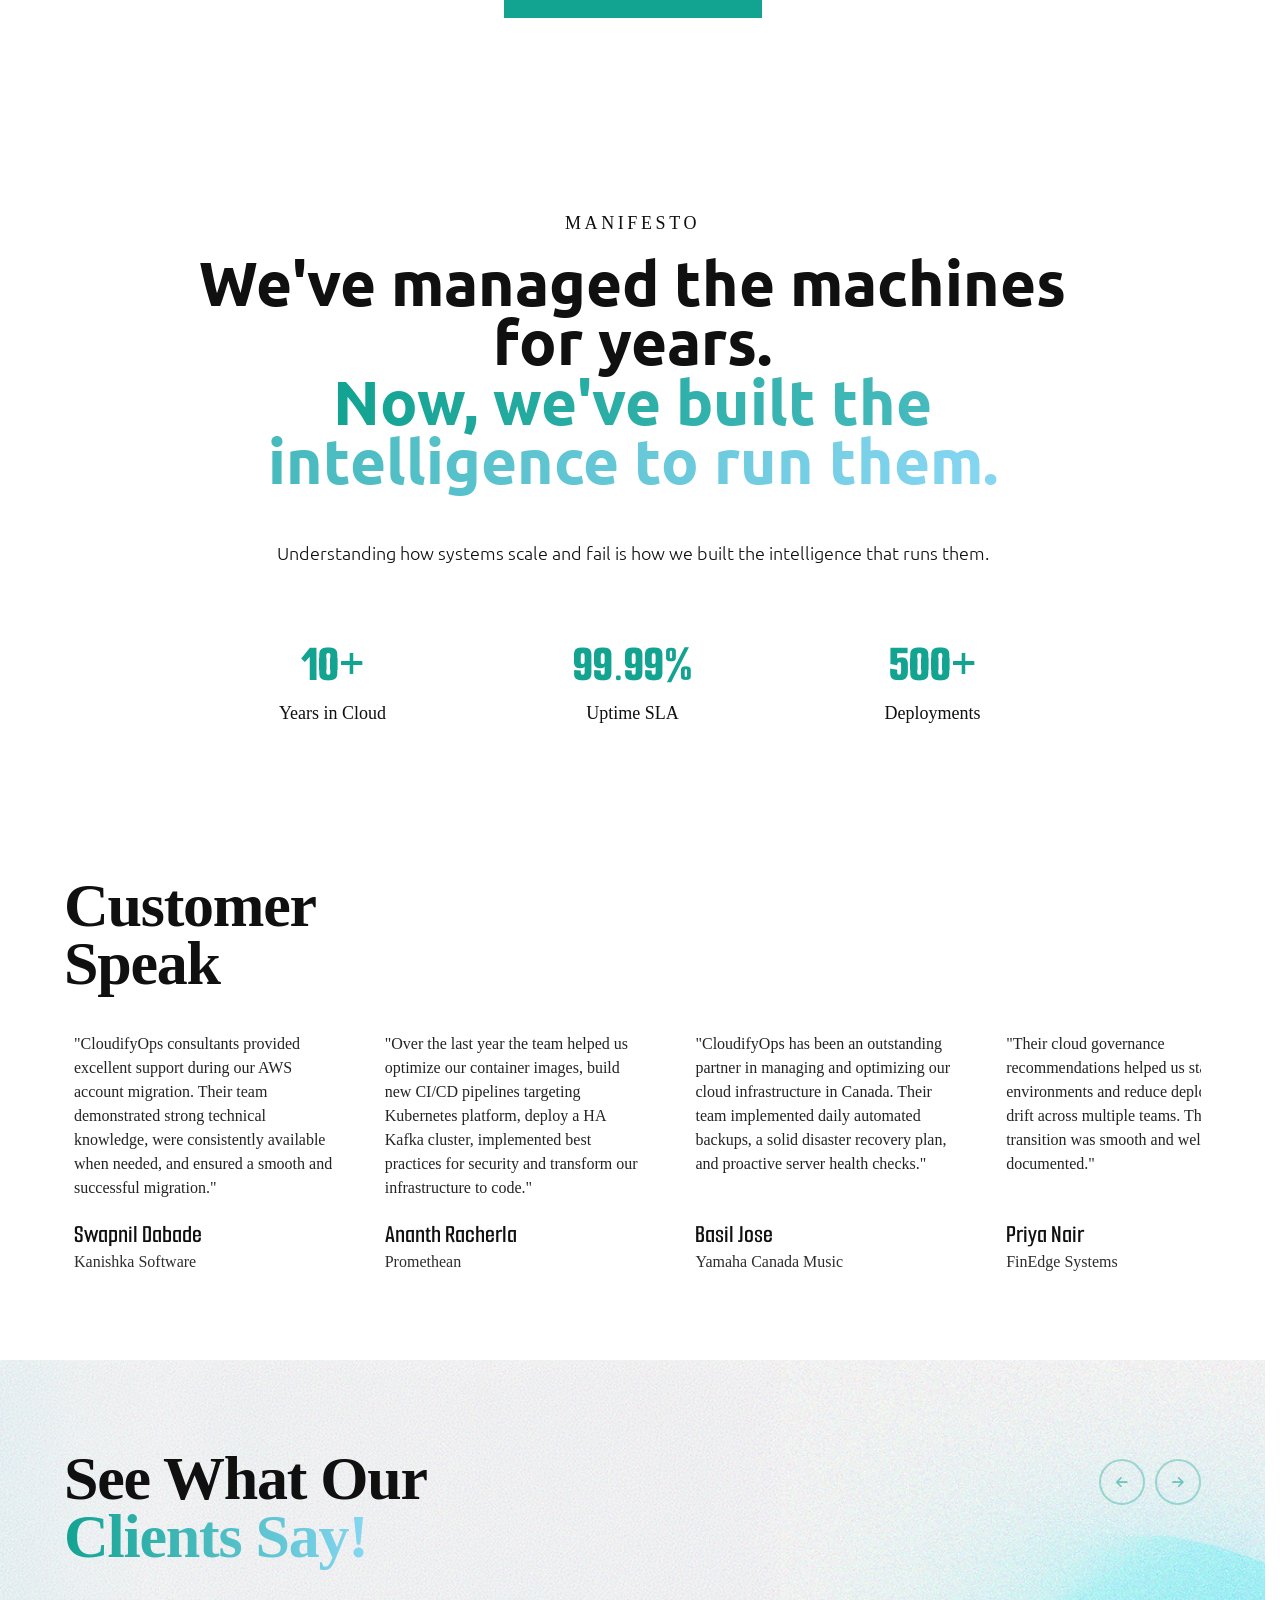
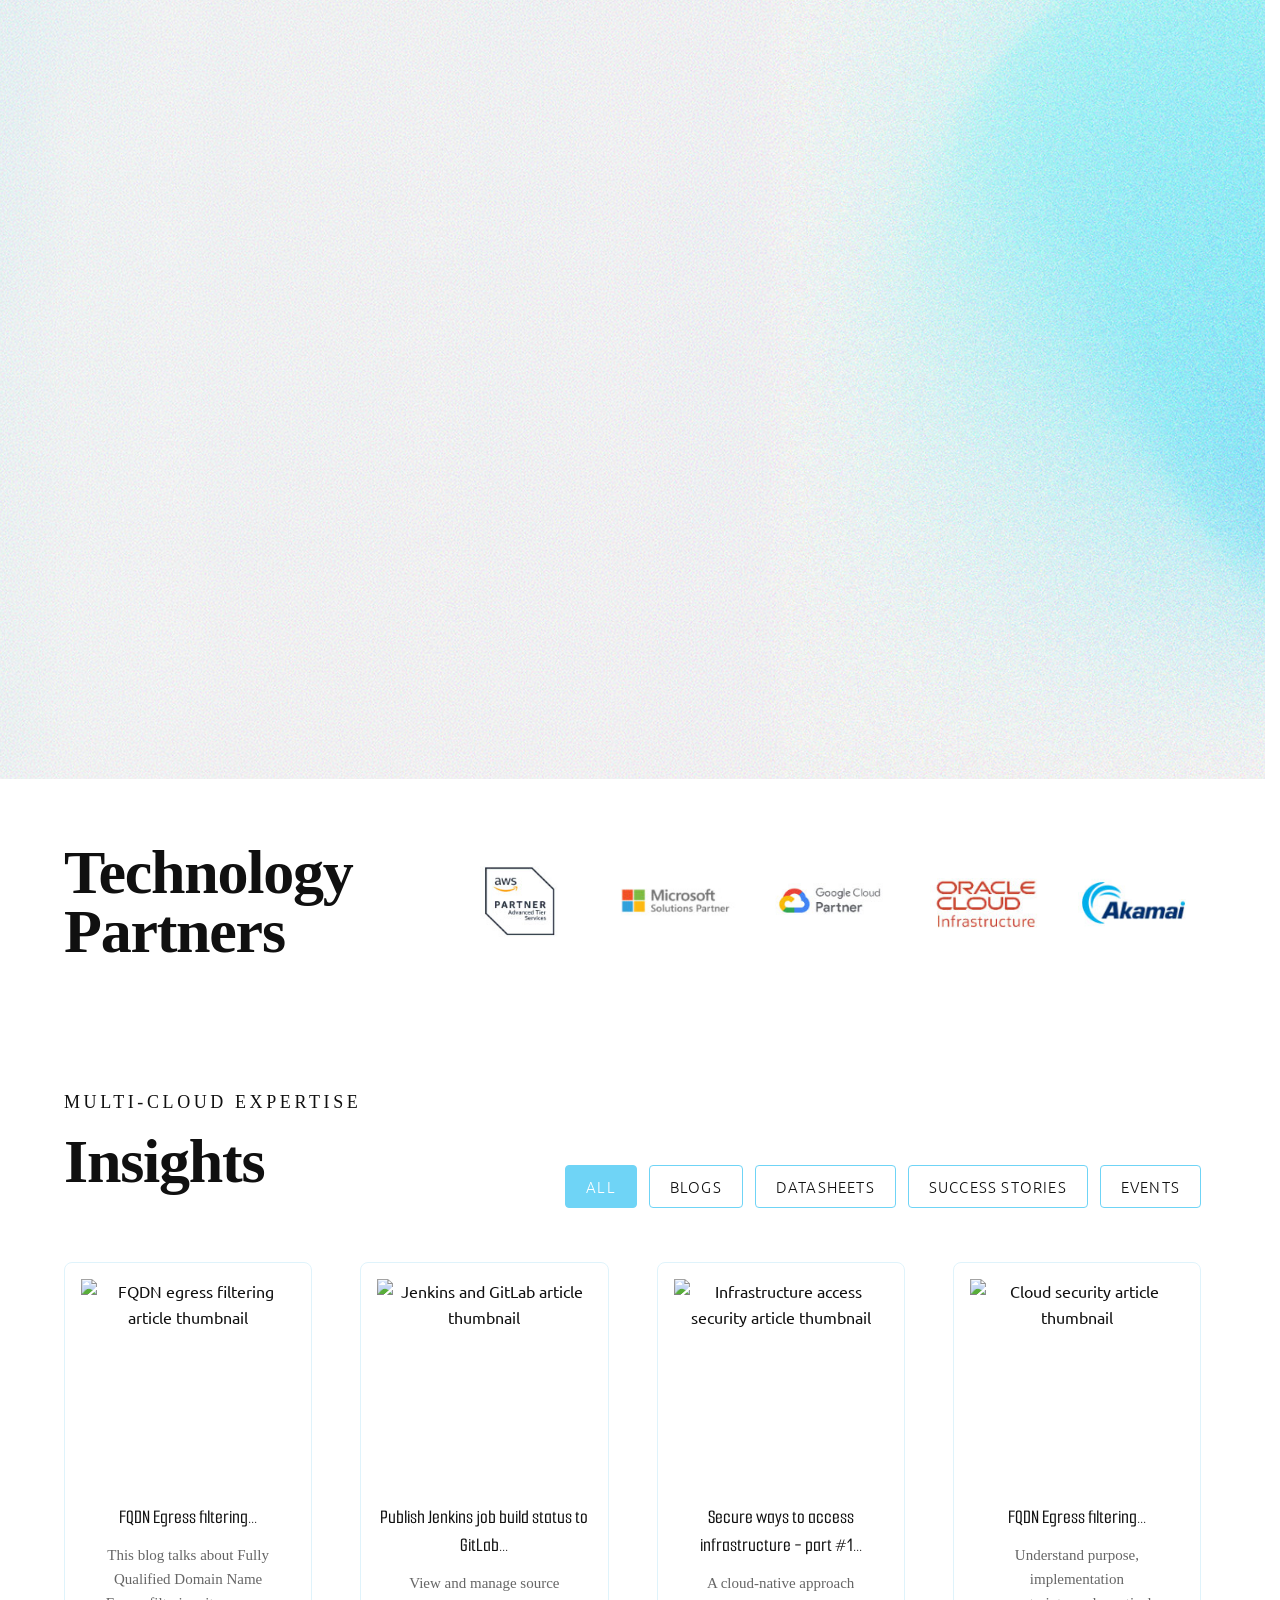
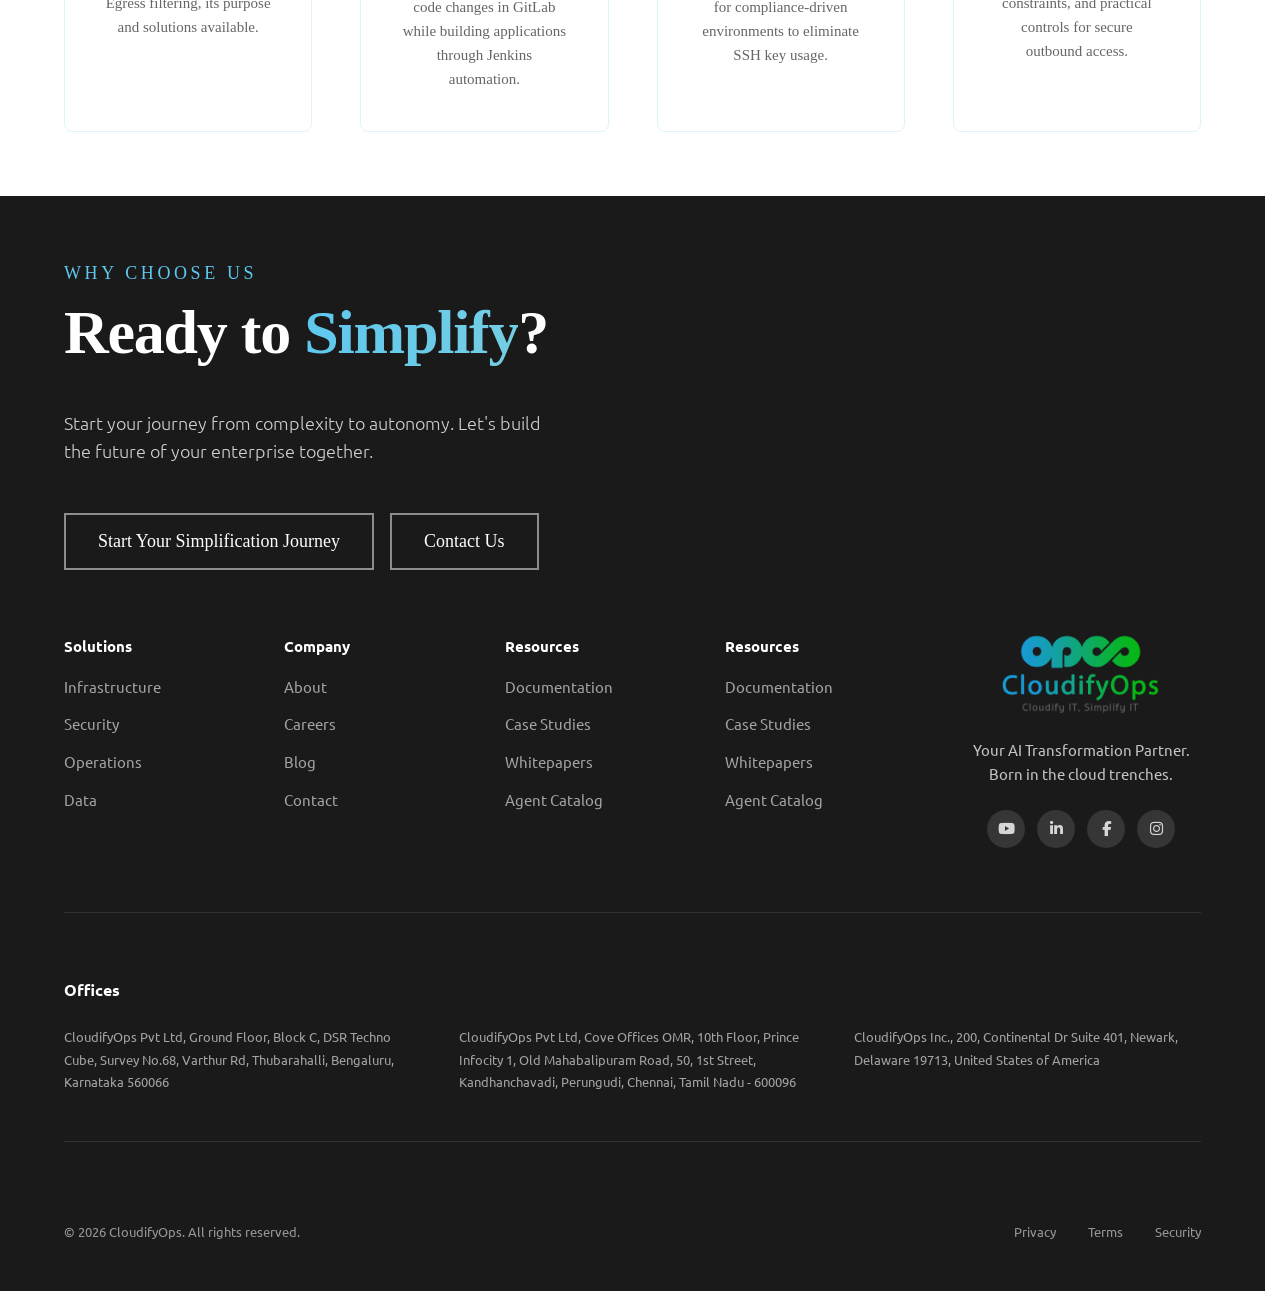
==== commit dfbcdfcf: "favicon changed, index page image missing fixed" ====
--- a/index.html
+++ b/index.html
@@ -221,7 +221,7 @@
             <a href="#" class="learn-more">Learn more <i class="fas fa-arrow-right"></i></a>
           </article>
           <article class="service-card">
-            <img src="images/data_analytics.png" alt="Data & Analytics" />
+            <img src="images/data_Analytics.png" alt="Data & Analytics" />
             <h3>Data & Analytics</h3>
             <p>Turn data into a strategic asset with secure analytics platforms.</p>
             <ul>
--- a/styles.css
+++ b/styles.css
@@ -8,8 +8,13 @@
 }
 
 html {
-  scroll-behavior: smooth;
   scrollbar-gutter: stable;
+}
+
+@media (prefers-reduced-motion: no-preference) and (min-width: 1024px) {
+  html {
+    scroll-behavior: smooth;
+  }
 }
 
 body {
@@ -222,6 +227,13 @@
   -webkit-backdrop-filter: blur(10px);
 }
 
+@media (max-width: 767px) {
+  .site-header.is-scrolled {
+    backdrop-filter: none;
+    -webkit-backdrop-filter: none;
+  }
+}
+
 .overlay-header .site-header {
   position: fixed;
   top: 0;
@@ -237,6 +249,13 @@
   background: rgba(255, 255, 255, 0.72);
   backdrop-filter: blur(10px);
   -webkit-backdrop-filter: blur(10px);
+}
+
+@media (max-width: 767px) {
+  .overlay-header .site-header.is-scrolled {
+    backdrop-filter: none;
+    -webkit-backdrop-filter: none;
+  }
 }
 
 .overlay-header .hero {
@@ -298,6 +317,14 @@
   overflow: hidden;
   transition: max-height 0.35s cubic-bezier(0.4, 0, 0.2, 1);
   display: none;
+  will-change: max-height;
+}
+
+@media (max-width: 767px) {
+  .mobile-nav {
+    backdrop-filter: none;
+    -webkit-backdrop-filter: none;
+  }
 }
 
 .mobile-nav.is-open {
